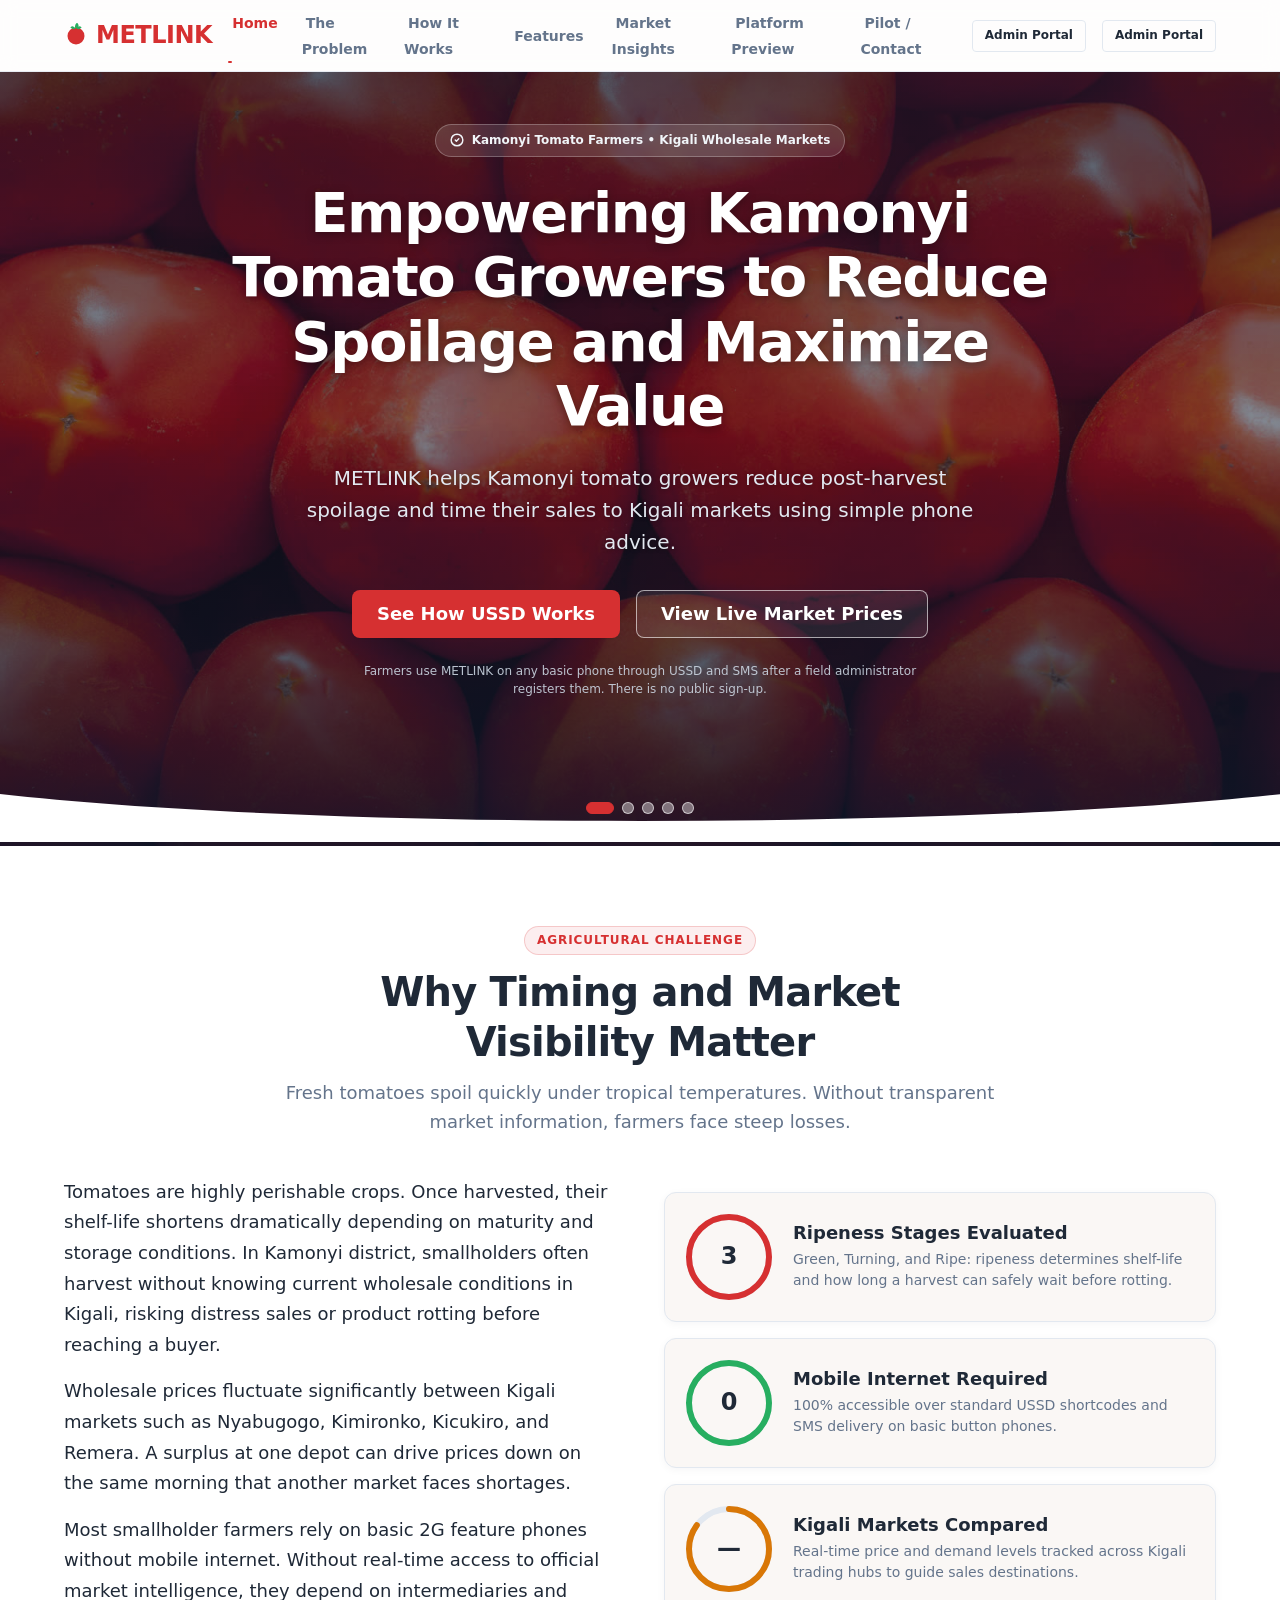
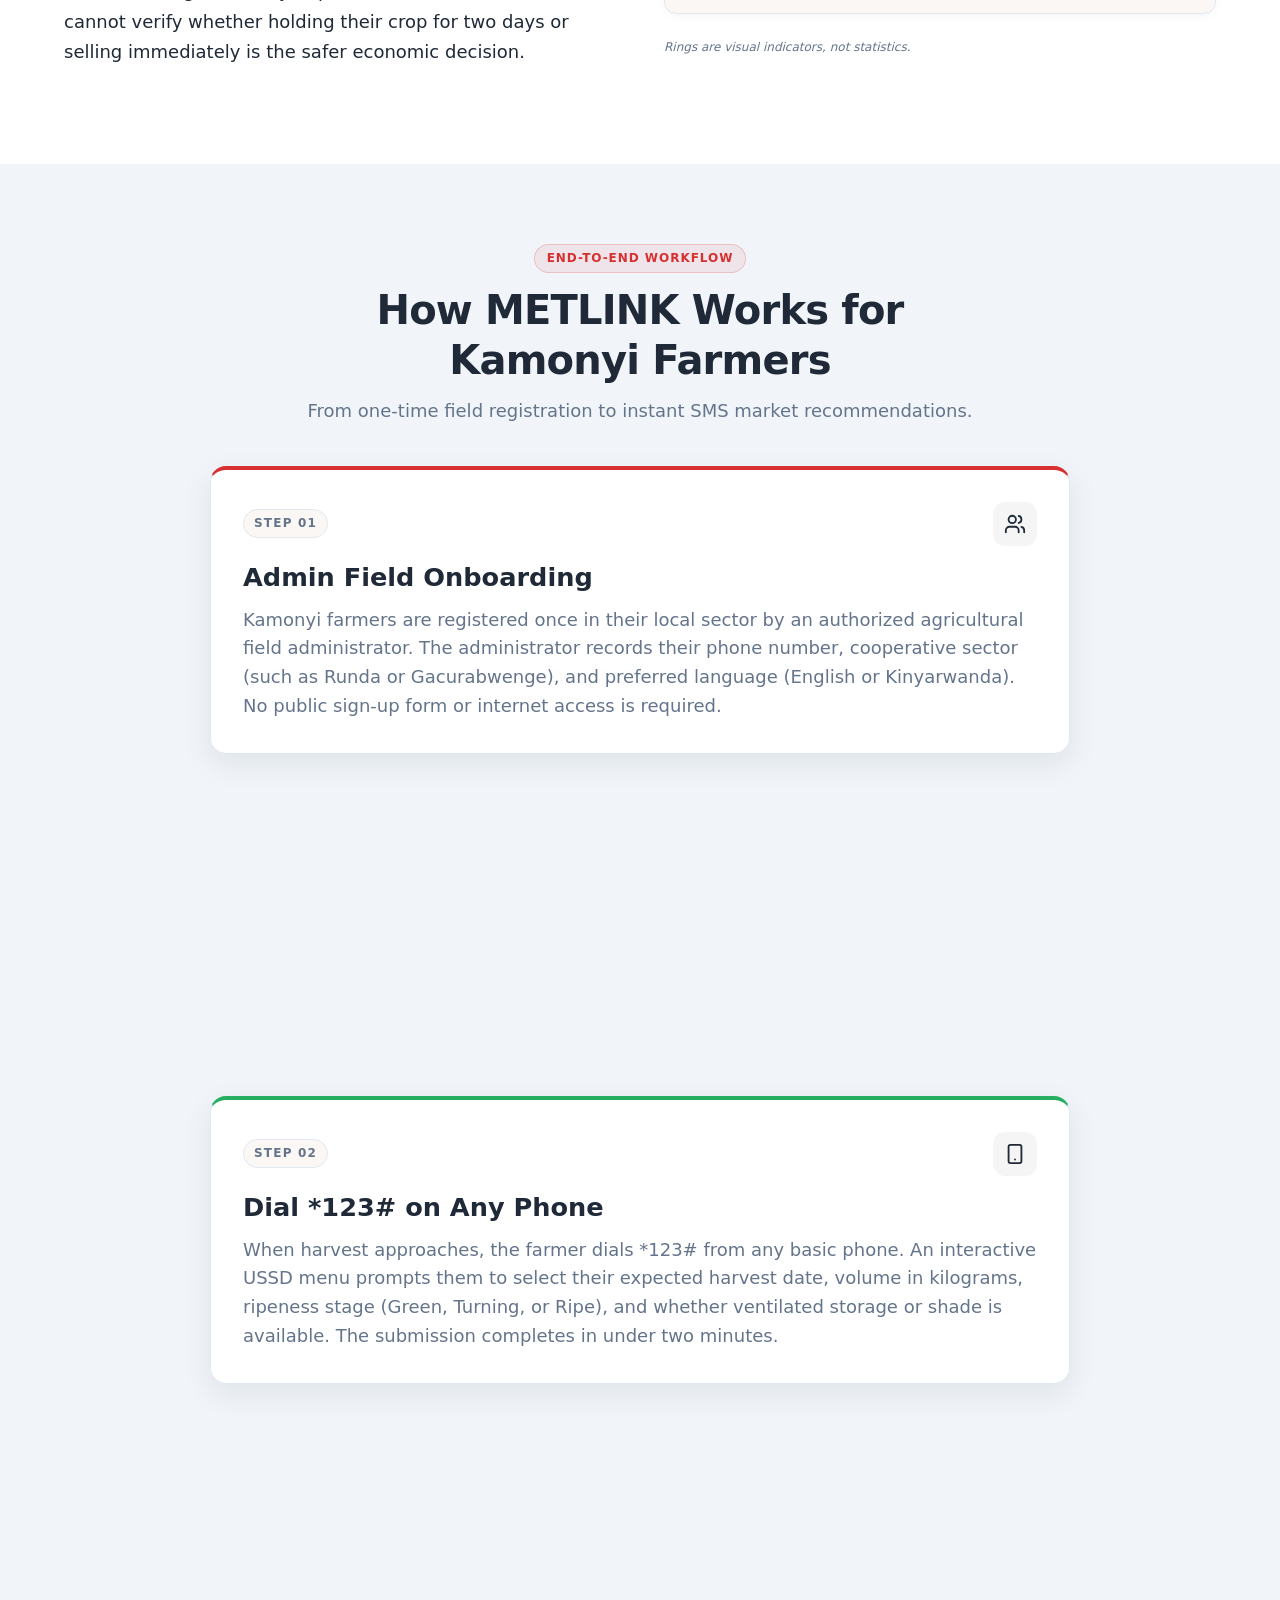
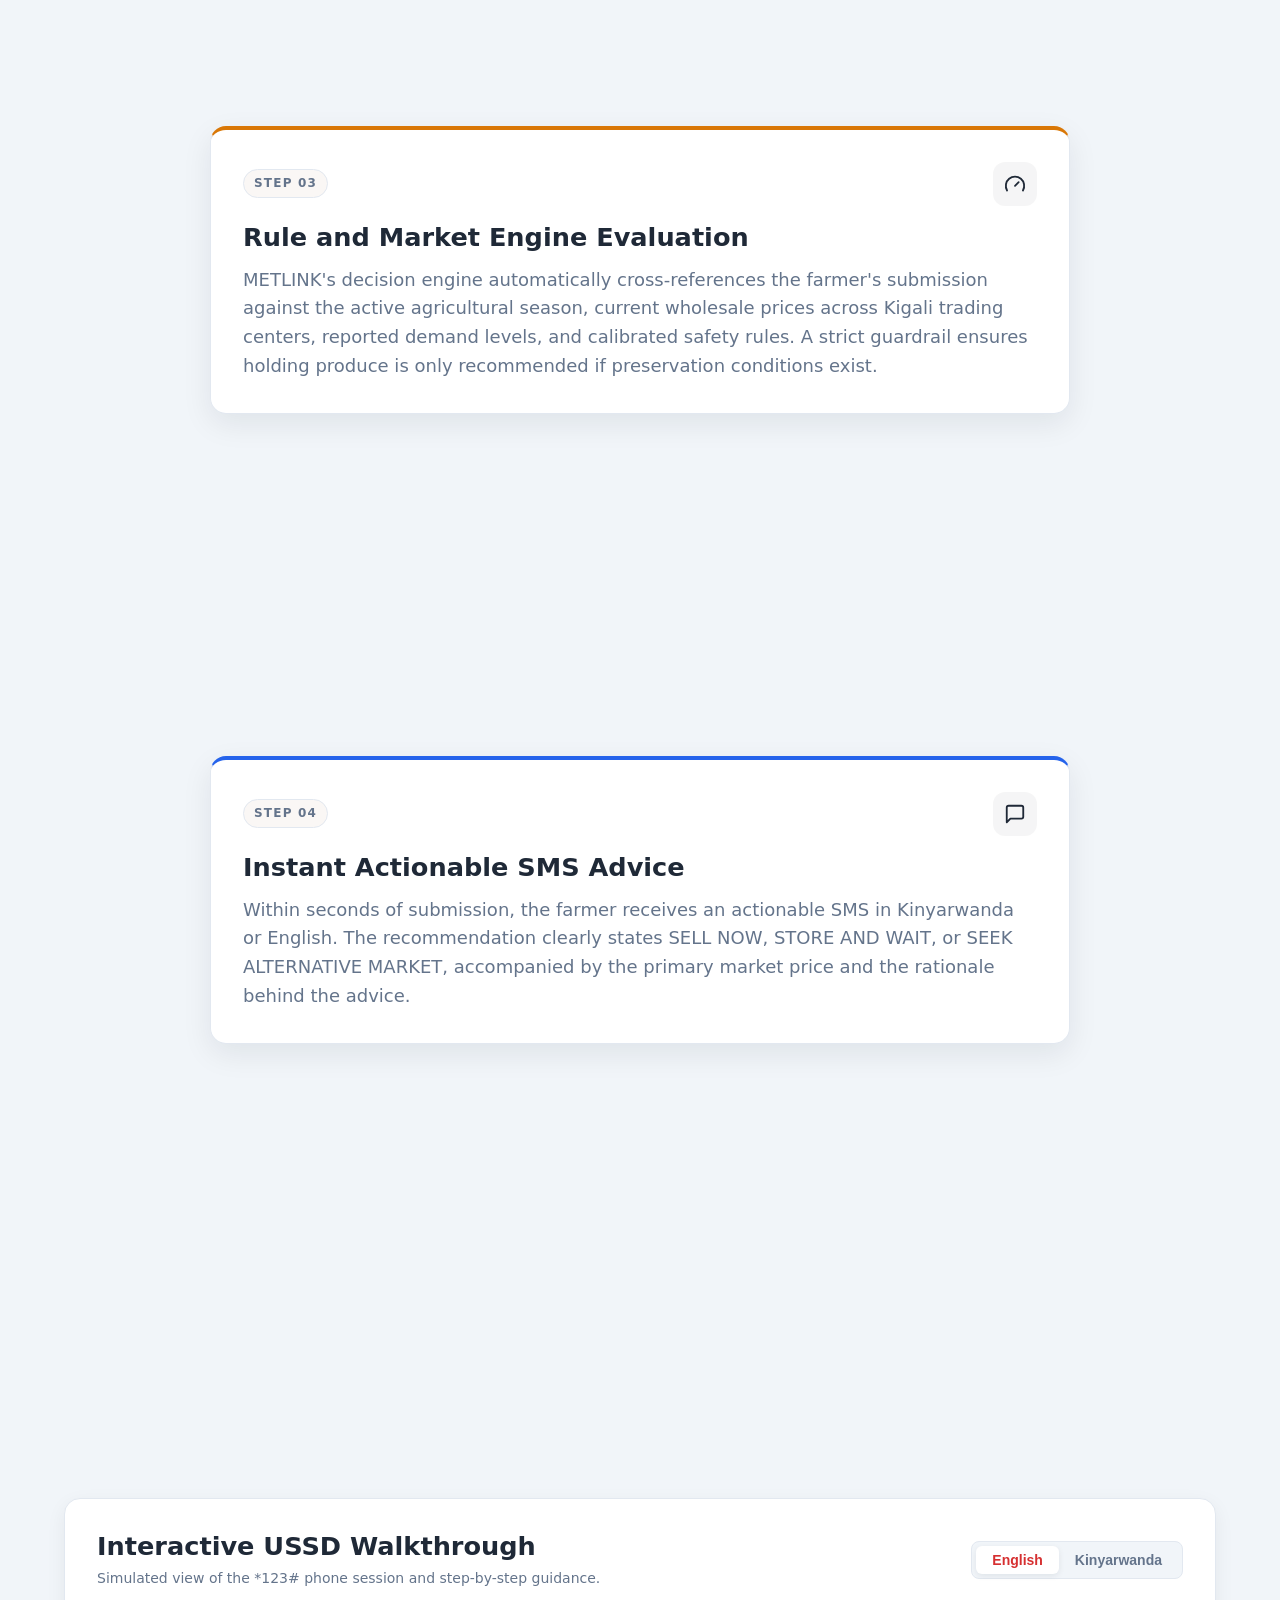
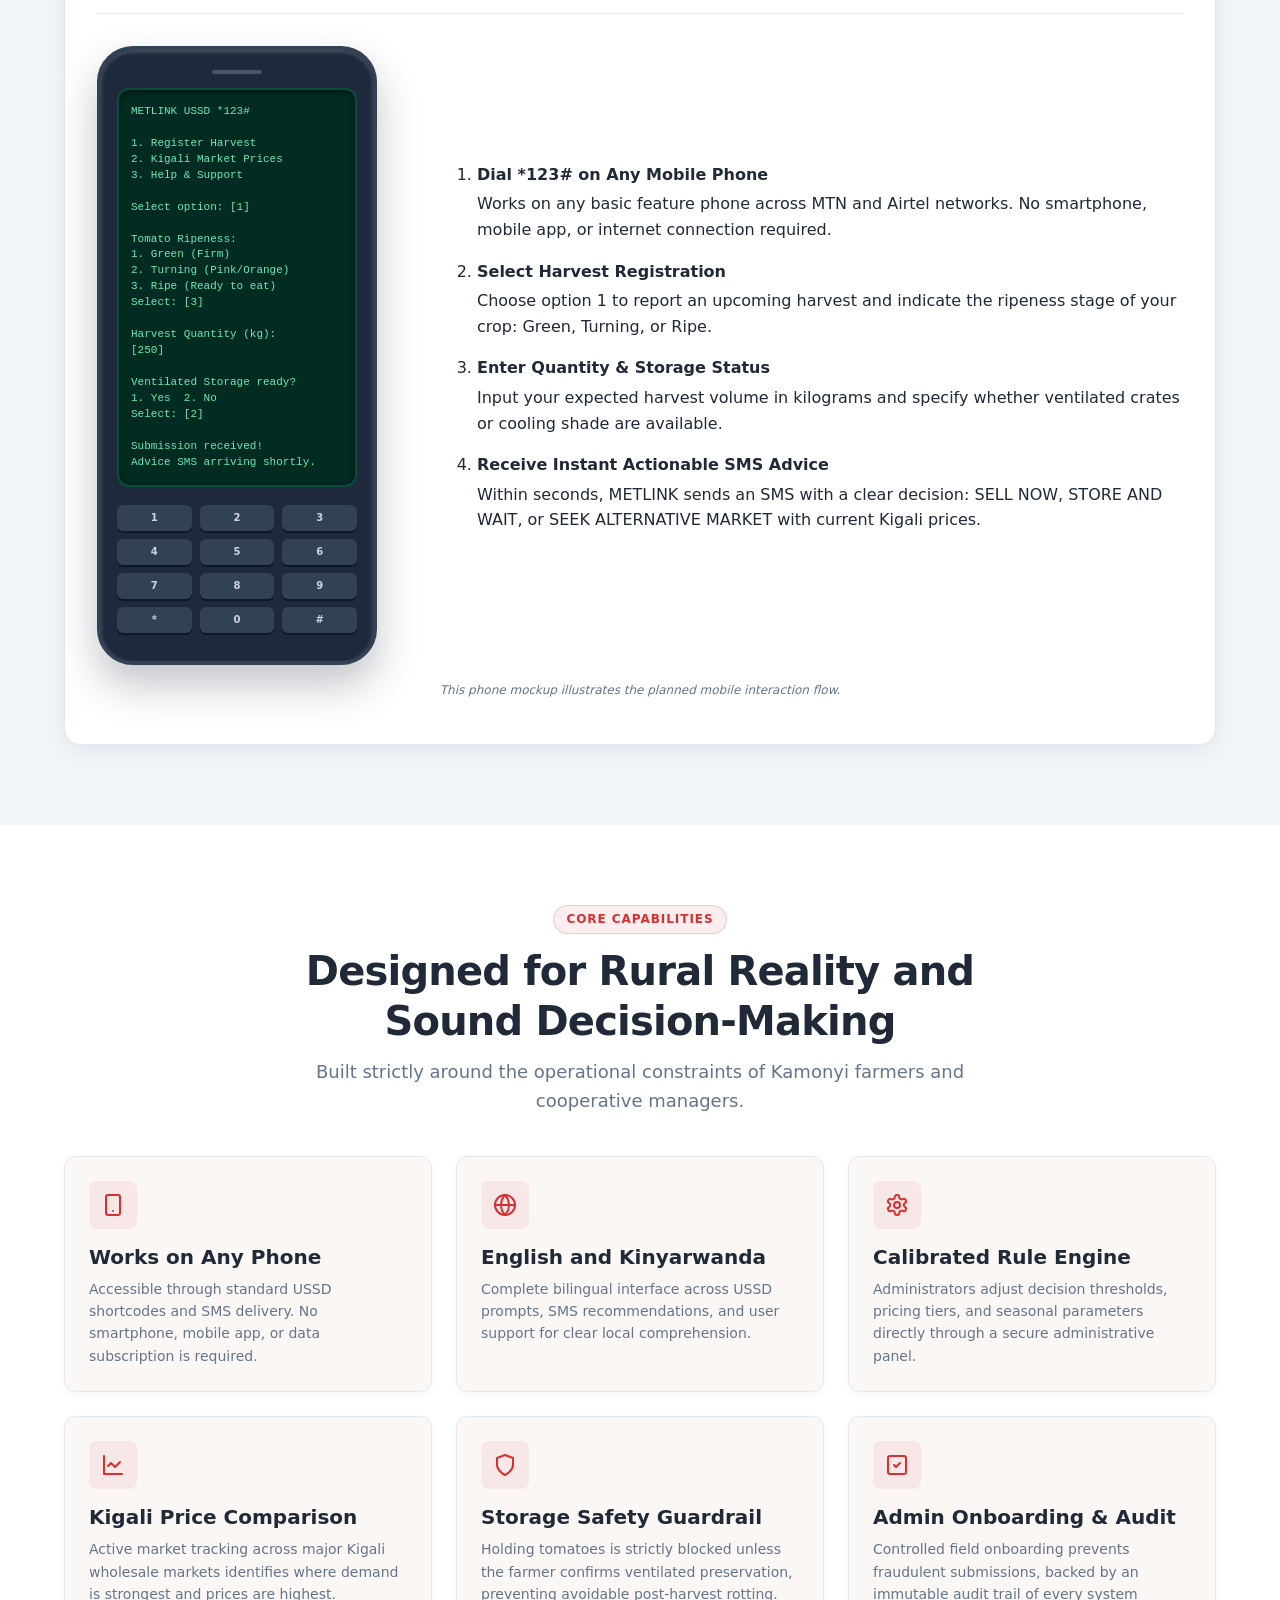
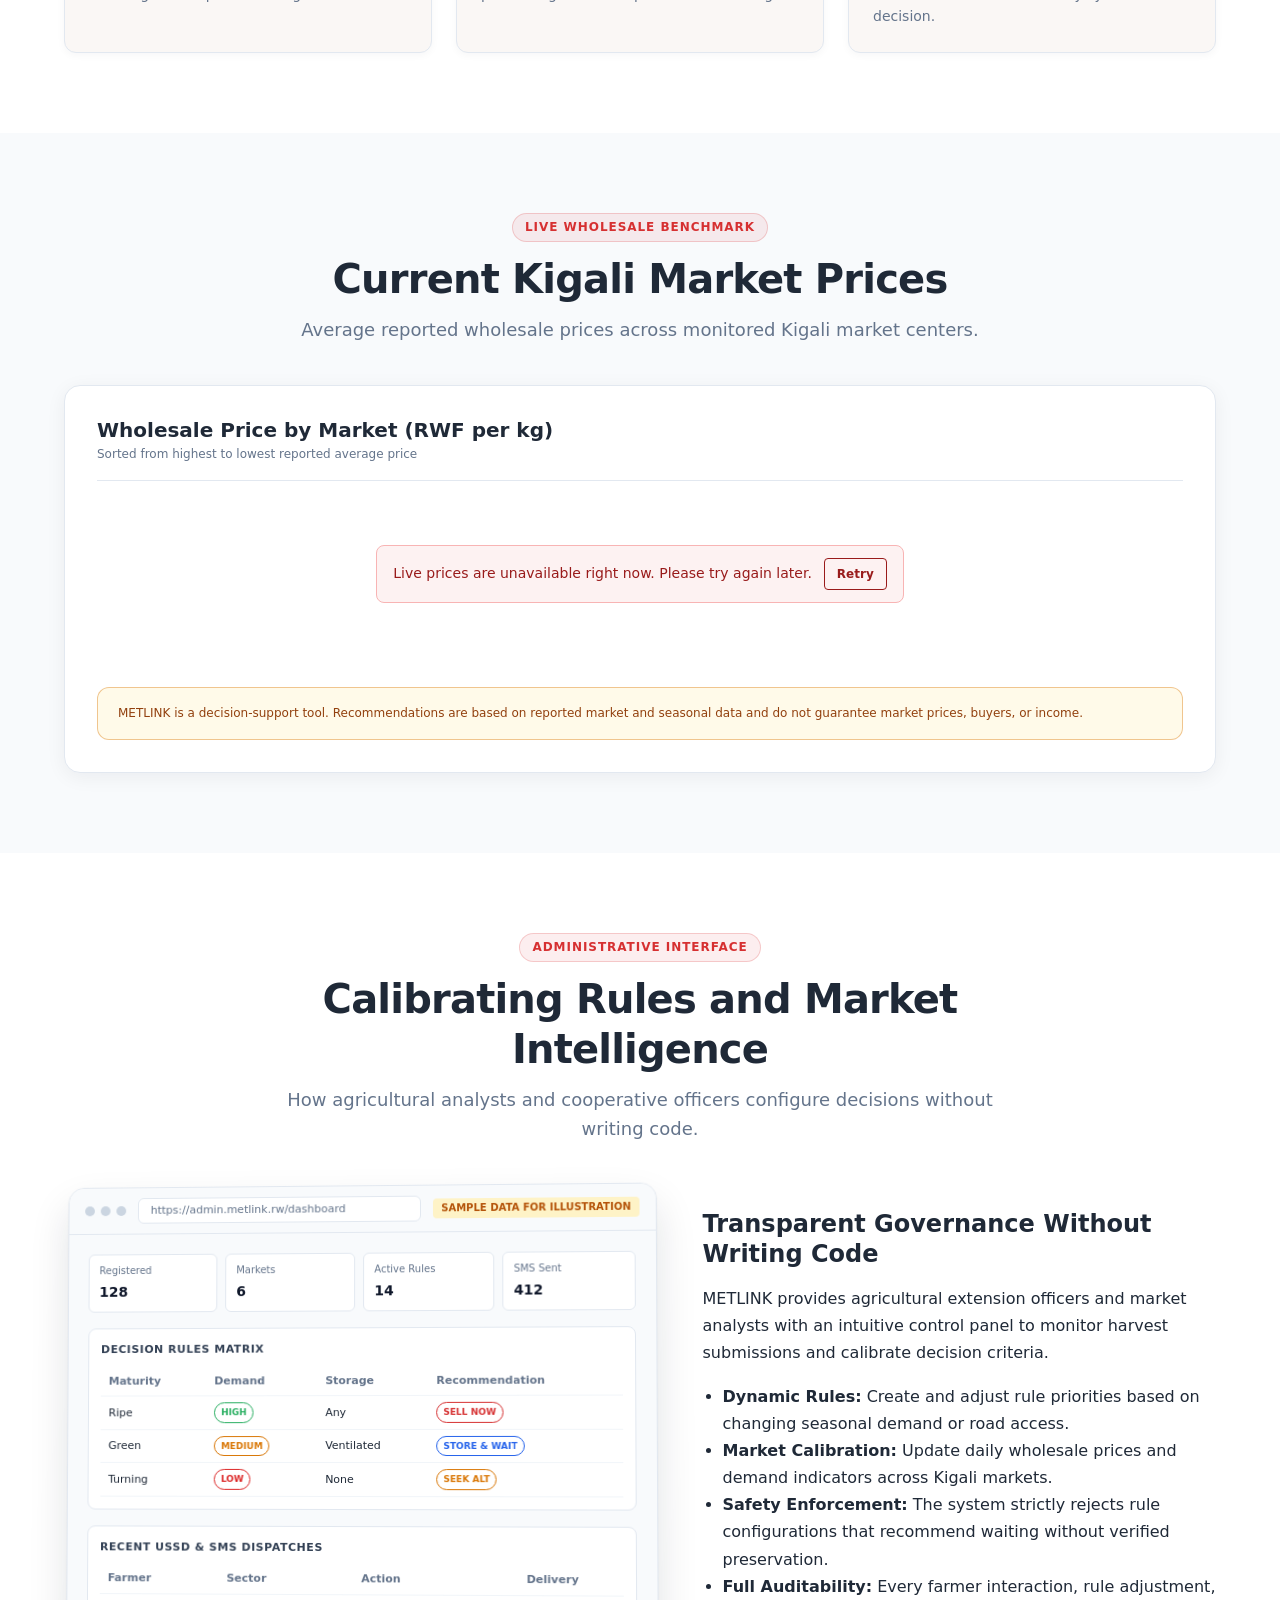
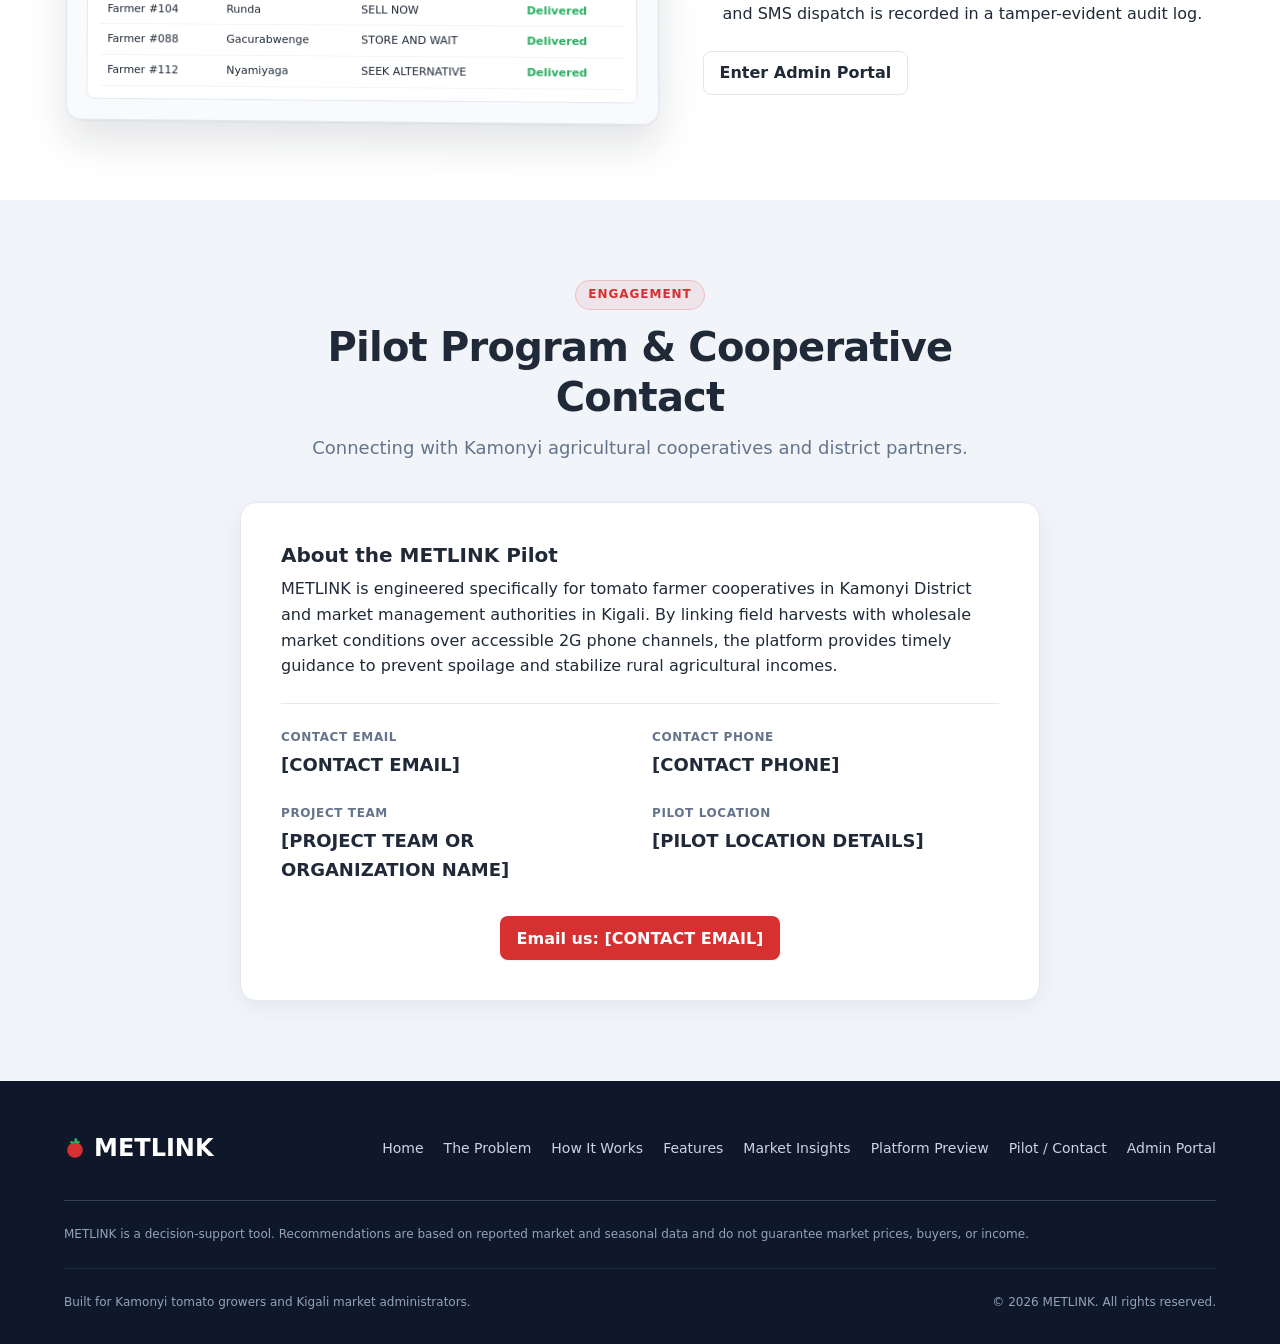
==== frontend/index.html @ e78634fa "Had some fun coding" ====
<!DOCTYPE html>
<html lang="en">
<head>
  <meta charset="UTF-8">
  <meta name="viewport" content="width=device-width, initial-scale=1.0">
  <title>METLINK — Decision Support for Kamonyi Tomato Farmers</title>
  <meta name="description" content="METLINK helps Kamonyi tomato growers reduce post-harvest spoilage and time sales to Kigali wholesale markets using simple USSD and SMS phone advice.">

  <!-- Load Order: theme.css, then landing.css -->
  <link rel="stylesheet" href="css/theme.css">
  <link rel="stylesheet" href="css/landing.css">
</head>
<body class="lp-body">
  <!-- Accessibility: Skip to Main Content Link -->
  <a href="#main-content" class="lp-skip-link">Skip to main content</a>

  <!-- A. NAVBAR -->
  <header class="lp-navbar" id="lpNavbar">
    <div class="lp-container lp-nav-inner">
      <!-- Brand Logo -->
      <a href="#home" class="lp-brand" aria-label="METLINK Homepage">
        <svg width="24" height="24" viewBox="0 0 24 24" fill="none" aria-hidden="true">
          <circle cx="12" cy="13" r="8.5" fill="#d63031"/>
          <path d="M12 4.5 C11.5 2.5, 12.5 1.5, 13 1 C13.5 1.5, 14 2.5, 13.5 4.5" stroke="#27ae60" stroke-width="1.8" stroke-linecap="round"/>
          <path d="M10 5 C8.5 3.8, 7.8 4.2, 7.5 4.5 C8.5 5.5, 9.5 5.5, 10.5 5.3" stroke="#27ae60" stroke-width="1.6" stroke-linecap="round"/>
          <path d="M14 5 C15.5 3.8, 16.2 4.2, 16.5 4.5 C15.5 5.5, 14.5 5.5, 13.5 5.3" stroke="#27ae60" stroke-width="1.6" stroke-linecap="round"/>
        </svg>
        <span>METLINK</span>
      </a>

      <!-- Desktop & Mobile Navigation Links -->
      <nav aria-label="Main Navigation">
        <ul class="lp-nav-menu" id="lpNavMenu">
          <li><a href="#home" class="lp-nav-link lp-active">Home</a></li>
          <li><a href="#problem" class="lp-nav-link">The Problem</a></li>
          <li><a href="#how-it-works" class="lp-nav-link">How It Works</a></li>
          <li><a href="#features" class="lp-nav-link">Features</a></li>
          <li><a href="#market-insights" class="lp-nav-link">Market Insights</a></li>
          <li><a href="#platform-preview" class="lp-nav-link">Platform Preview</a></li>
          <li><a href="#contact" class="lp-nav-link">Pilot / Contact</a></li>
          <li class="lp-mobile-admin-wrap">
            <a href="login.html" class="btn btn-outline btn-sm">Admin Portal</a>
          </li>
        </ul>
      </nav>

      <!-- Desktop Action & Hamburger Toggle -->
      <div class="lp-nav-actions">
        <a href="login.html" class="btn btn-outline btn-sm lp-desktop-admin-btn">Admin Portal</a>
        <button type="button" class="lp-hamburger" id="lpHamburger" aria-label="Toggle navigation menu" aria-expanded="false" aria-controls="lpNavMenu">
          <span class="lp-hamburger-bar"></span>
          <span class="lp-hamburger-bar"></span>
          <span class="lp-hamburger-bar"></span>
        </button>
      </div>
    </div>
  </header>

  <!-- MAIN CONTENT CONTAINER -->
  <main id="main-content">
    <!-- B. HERO CAROUSEL (#home) -->
    <header class="lp-hero-section lp-section-target" id="home">
      <!-- Full-bleed background carousel -->
      <div class="lp-carousel-container" id="lpHeroCarousel" aria-hidden="true">
        <!-- Slide 1 (Eager load) -->
        <div class="lp-carousel-slide lp-slide-active">
          <img src="images/hero-1.jpg" alt="Fresh ripe red tomatoes ready for market dispatch" class="lp-carousel-img" loading="eager" width="1600" height="1000">
        </div>
        <!-- Slide 2 (Lazy load) -->
        <div class="lp-carousel-slide">
          <img src="images/hero-2.jpg" alt="Tomato farmers sorting freshly picked produce at harvest" class="lp-carousel-img" loading="lazy" width="1600" height="1000">
        </div>
        <!-- Slide 3 (Lazy load) -->
        <div class="lp-carousel-slide">
          <img src="images/hero-3.jpg" alt="Tomato crops ripening on the vine inside an agricultural greenhouse" class="lp-carousel-img" loading="lazy" width="1600" height="1000">
        </div>
        <!-- Slide 4 (Lazy load) -->
        <div class="lp-carousel-slide">
          <img src="images/hero-4.jpg" alt="Organic tomatoes growing in agricultural fields" class="lp-carousel-img" loading="lazy" width="1600" height="900">
        </div>
        <!-- Slide 5 (Lazy load) -->
        <div class="lp-carousel-slide">
          <img src="images/hero-5.jpg" alt="Vibrant fresh produce displayed at a wholesale market stall" class="lp-carousel-img" loading="lazy" width="1600" height="1072">
        </div>
      </div>

      <!-- Contrast Overlay -->
      <div class="lp-carousel-overlay" aria-hidden="true"></div>

      <!-- Hero Content -->
      <div class="lp-container lp-hero-content">
        <div class="lp-hero-inner">
          <div class="lp-hero-badge">
            <svg width="14" height="14" viewBox="0 0 24 24" fill="none" stroke="currentColor" stroke-width="2.5" stroke-linecap="round" stroke-linejoin="round" aria-hidden="true"><circle cx="12" cy="12" r="10"/><path d="m9 12 2 2 4-4"/></svg>
            <span>Kamonyi Tomato Farmers &bull; Kigali Wholesale Markets</span>
          </div>

          <h1 class="lp-hero-title">Empowering Kamonyi Tomato Growers to Reduce Spoilage and Maximize Value</h1>
          <p class="lp-hero-subtitle">METLINK helps Kamonyi tomato growers reduce post-harvest spoilage and time their sales to Kigali markets using simple phone advice.</p>

          <div class="lp-hero-cta-group">
            <a href="#how-it-works" class="btn btn-primary">See How USSD Works</a>
            <a href="#market-insights" class="btn btn-outline" style="color: #ffffff; border-color: rgba(255,255,255,0.6); background: rgba(255,255,255,0.08);">View Live Market Prices</a>
          </div>

          <p class="lp-hero-notice">Farmers use METLINK on any basic phone through USSD and SMS after a field administrator registers them. There is no public sign-up.</p>
        </div>
      </div>

      <!-- Carousel Dot Indicators -->
      <div class="lp-carousel-dots" role="group" aria-label="Hero carousel slide controls">
        <button type="button" class="lp-carousel-dot" aria-label="Show slide 1" aria-current="true"></button>
        <button type="button" class="lp-carousel-dot" aria-label="Show slide 2"></button>
        <button type="button" class="lp-carousel-dot" aria-label="Show slide 3"></button>
        <button type="button" class="lp-carousel-dot" aria-label="Show slide 4"></button>
        <button type="button" class="lp-carousel-dot" aria-label="Show slide 5"></button>
      </div>

      <!-- Seamless Curved Wave Transition into #problem -->
      <div class="lp-wave-divider" aria-hidden="true">
        <svg viewBox="0 0 1200 120" preserveAspectRatio="none">
          <path d="M0,0 C300,90 900,90 1200,0 L1200,120 L0,120 Z" fill="#ffffff"></path>
        </svg>
      </div>
    </header>

    <!-- C. THE PROBLEM (#problem) -->
    <section class="lp-problem-section lp-section-target" id="problem" aria-labelledby="problem-heading">
      <div class="lp-container">
        <div class="lp-section-header">
          <span class="lp-section-tag">Agricultural Challenge</span>
          <h2 class="lp-section-title" id="problem-heading">Why Timing and Market Visibility Matter</h2>
          <p class="lp-section-desc">Fresh tomatoes spoil quickly under tropical temperatures. Without transparent market information, farmers face steep losses.</p>
        </div>

        <div class="lp-problem-grid">
          <!-- Left: Narrative -->
          <div class="lp-problem-narrative">
            <p>Tomatoes are highly perishable crops. Once harvested, their shelf-life shortens dramatically depending on maturity and storage conditions. In Kamonyi district, smallholders often harvest without knowing current wholesale conditions in Kigali, risking distress sales or product rotting before reaching a buyer.</p>
            <p>Wholesale prices fluctuate significantly between Kigali markets such as Nyabugogo, Kimironko, Kicukiro, and Remera. A surplus at one depot can drive prices down on the same morning that another market faces shortages.</p>
            <p>Most smallholder farmers rely on basic 2G feature phones without mobile internet. Without real-time access to official market intelligence, they depend on intermediaries and cannot verify whether holding their crop for two days or selling immediately is the safer economic decision.</p>
          </div>

          <!-- Right: 3 Metric Cards with Animated SVG Rings -->
          <div class="lp-metric-cards-col">
            <!-- Metric 1: 3 Ripeness Stages -->
            <div class="lp-metric-card" data-ring-percent="100">
              <div class="lp-ring-wrap lp-ring-1" aria-hidden="true">
                <svg class="lp-ring-svg" viewBox="0 0 88 88">
                  <circle class="lp-ring-bg" cx="44" cy="44" r="40"/>
                  <circle class="lp-ring-fill" cx="44" cy="44" r="40"/>
                </svg>
                <span class="lp-ring-val">3</span>
              </div>
              <div class="lp-metric-text">
                <h3>Ripeness Stages Evaluated</h3>
                <p>Green, Turning, and Ripe: ripeness determines shelf-life and how long a harvest can safely wait before rotting.</p>
              </div>
            </div>

            <!-- Metric 2: 0 Internet Needed -->
            <div class="lp-metric-card" data-ring-percent="100">
              <div class="lp-ring-wrap lp-ring-2" aria-hidden="true">
                <svg class="lp-ring-svg" viewBox="0 0 88 88">
                  <circle class="lp-ring-bg" cx="44" cy="44" r="40"/>
                  <circle class="lp-ring-fill" cx="44" cy="44" r="40"/>
                </svg>
                <span class="lp-ring-val">0</span>
              </div>
              <div class="lp-metric-text">
                <h3>Mobile Internet Required</h3>
                <p>100% accessible over standard USSD shortcodes and SMS delivery on basic button phones.</p>
              </div>
            </div>

            <!-- Metric 3: Live Count of Markets Compared -->
            <div class="lp-metric-card" data-ring-percent="85">
              <div class="lp-ring-wrap lp-ring-3" aria-hidden="true">
                <svg class="lp-ring-svg" viewBox="0 0 88 88">
                  <circle class="lp-ring-bg" cx="44" cy="44" r="40"/>
                  <circle class="lp-ring-fill" cx="44" cy="44" r="40"/>
                </svg>
                <span class="lp-ring-val" id="lpMarketCountVal">&mdash;</span>
              </div>
              <div class="lp-metric-text">
                <h3>Kigali Markets Compared</h3>
                <p>Real-time price and demand levels tracked across Kigali trading hubs to guide sales destinations.</p>
              </div>
            </div>

            <p class="lp-metric-caption">Rings are visual indicators, not statistics.</p>
          </div>
        </div>
      </div>
    </section>

    <!-- D. HOW IT WORKS (#how-it-works) — STICKY STACKING CARDS -->
    <section class="lp-how-section lp-section-target" id="how-it-works" aria-labelledby="how-heading">
      <div class="lp-container">
        <div class="lp-section-header">
          <span class="lp-section-tag">End-to-End Workflow</span>
          <h2 class="lp-section-title" id="how-heading">How METLINK Works for Kamonyi Farmers</h2>
          <p class="lp-section-desc">From one-time field registration to instant SMS market recommendations.</p>
        </div>

        <!-- Sticky Stacking Cards Container -->
        <div class="lp-stack-container" id="lpStackContainer">
          <!-- Step 01 -->
          <div class="lp-stack-card-wrapper lp-stack-1">
            <div class="lp-stack-card">
              <div class="lp-stack-card-header">
                <span class="lp-step-num">Step 01</span>
                <div class="lp-step-icon" aria-hidden="true">
                  <svg width="22" height="22" viewBox="0 0 24 24" fill="none" stroke="currentColor" stroke-width="2" stroke-linecap="round" stroke-linejoin="round"><path d="M16 21v-2a4 4 0 0 0-4-4H6a4 4 0 0 0-4 4v2"/><circle cx="9" cy="7" r="4"/><path d="M22 21v-2a4 4 0 0 0-3-3.87"/><path d="M16 3.13a4 4 0 0 1 0 7.75"/></svg>
                </div>
              </div>
              <h3 class="lp-stack-card-title">Admin Field Onboarding</h3>
              <p class="lp-stack-card-text">Kamonyi farmers are registered once in their local sector by an authorized agricultural field administrator. The administrator records their phone number, cooperative sector (such as Runda or Gacurabwenge), and preferred language (English or Kinyarwanda). No public sign-up form or internet access is required.</p>
            </div>
          </div>

          <!-- Step 02 -->
          <div class="lp-stack-card-wrapper lp-stack-2">
            <div class="lp-stack-card">
              <div class="lp-stack-card-header">
                <span class="lp-step-num">Step 02</span>
                <div class="lp-step-icon" aria-hidden="true">
                  <svg width="22" height="22" viewBox="0 0 24 24" fill="none" stroke="currentColor" stroke-width="2" stroke-linecap="round" stroke-linejoin="round"><rect width="14" height="20" x="5" y="2" rx="2" ry="2"/><line x1="12" x2="12.01" y1="18" y2="18"/></svg>
                </div>
              </div>
              <h3 class="lp-stack-card-title">Dial *123# on Any Phone</h3>
              <p class="lp-stack-card-text">When harvest approaches, the farmer dials *123# from any basic phone. An interactive USSD menu prompts them to select their expected harvest date, volume in kilograms, ripeness stage (Green, Turning, or Ripe), and whether ventilated storage or shade is available. The submission completes in under two minutes.</p>
            </div>
          </div>

          <!-- Step 03 -->
          <div class="lp-stack-card-wrapper lp-stack-3">
            <div class="lp-stack-card">
              <div class="lp-stack-card-header">
                <span class="lp-step-num">Step 03</span>
                <div class="lp-step-icon" aria-hidden="true">
                  <svg width="22" height="22" viewBox="0 0 24 24" fill="none" stroke="currentColor" stroke-width="2" stroke-linecap="round" stroke-linejoin="round"><path d="m12 14 4-4"/><path d="M3.34 19a10 10 0 1 1 17.32 0"/></svg>
                </div>
              </div>
              <h3 class="lp-stack-card-title">Rule and Market Engine Evaluation</h3>
              <p class="lp-stack-card-text">METLINK's decision engine automatically cross-references the farmer's submission against the active agricultural season, current wholesale prices across Kigali trading centers, reported demand levels, and calibrated safety rules. A strict guardrail ensures holding produce is only recommended if preservation conditions exist.</p>
            </div>
          </div>

          <!-- Step 04 -->
          <div class="lp-stack-card-wrapper lp-stack-4">
            <div class="lp-stack-card">
              <div class="lp-stack-card-header">
                <span class="lp-step-num">Step 04</span>
                <div class="lp-step-icon" aria-hidden="true">
                  <svg width="22" height="22" viewBox="0 0 24 24" fill="none" stroke="currentColor" stroke-width="2" stroke-linecap="round" stroke-linejoin="round"><path d="M21 15a2 2 0 0 1-2 2H7l-4 4V5a2 2 0 0 1 2-2h14a2 2 0 0 1 2 2z"/></svg>
                </div>
              </div>
              <h3 class="lp-stack-card-title">Instant Actionable SMS Advice</h3>
              <p class="lp-stack-card-text">Within seconds of submission, the farmer receives an actionable SMS in Kinyarwanda or English. The recommendation clearly states SELL NOW, STORE AND WAIT, or SEEK ALTERNATIVE MARKET, accompanied by the primary market price and the rationale behind the advice.</p>
            </div>
          </div>
        </div>

        <!-- E. BILINGUAL USSD GUIDE (#ussd-guide) -->
        <div class="lp-ussd-block lp-section-target" id="ussd-guide" aria-labelledby="ussd-guide-heading">
          <div class="lp-ussd-toggle-bar">
            <div>
              <h3 class="lp-stack-card-title" id="ussd-guide-heading" style="margin: 0 0 4px;">Interactive USSD Walkthrough</h3>
              <p class="lp-section-desc" style="font-size: var(--font-sm, 14px);">Simulated view of the *123# phone session and step-by-step guidance.</p>
            </div>
            <!-- Language Toggle Switcher -->
            <div class="lp-lang-switcher" role="group" aria-label="Select demonstration language">
              <button type="button" class="lp-lang-btn" data-lang="en" aria-pressed="true">English</button>
              <button type="button" class="lp-lang-btn" data-lang="rw" aria-pressed="false">Kinyarwanda</button>
            </div>
          </div>

          <div class="lp-ussd-grid">
            <!-- Feature Phone Mockup -->
            <div class="lp-phone-mockup" aria-hidden="true">
              <div class="lp-phone-speaker"></div>
              <div class="lp-phone-screen" id="lpPhoneScreen">METLINK USSD *123#

1. Register Harvest
2. Kigali Market Prices
3. Help & Support

Select option: [1]

Tomato Ripeness:
1. Green (Firm)
2. Turning (Pink/Orange)
3. Ripe (Ready to eat)
Select: [3]

Harvest Quantity (kg):
[250]

Ventilated Storage ready?
1. Yes  2. No
Select: [2]

Submission received!
Advice SMS arriving shortly.</div>
              <div class="lp-phone-keypad">
                <span class="lp-key">1</span><span class="lp-key">2</span><span class="lp-key">3</span>
                <span class="lp-key">4</span><span class="lp-key">5</span><span class="lp-key">6</span>
                <span class="lp-key">7</span><span class="lp-key">8</span><span class="lp-key">9</span>
                <span class="lp-key">*</span><span class="lp-key">0</span><span class="lp-key">#</span>
              </div>
            </div>

            <!-- Numbered Instruction Steps Container -->
            <!-- NOTE: The Kinyarwanda translations below are for illustration and need review by a native Kinyarwanda speaker before the demo. -->
            <div class="lp-ussd-instructions-wrap" id="lpUssdInstructions">
              <!-- Dynamically populated via initUssdToggle() in landing.js -->
              <ol class="lp-ussd-steps-list">
                <li class="lp-ussd-step-item">
                  <strong>Dial *123# on Any Mobile Phone</strong>
                  <p style="margin: 4px 0 0;">Works on any basic feature phone across MTN and Airtel networks. No smartphone, mobile app, or internet connection required.</p>
                </li>
                <li class="lp-ussd-step-item">
                  <strong>Select Harvest Registration</strong>
                  <p style="margin: 4px 0 0;">Choose option 1 to report an upcoming harvest and indicate the ripeness stage of your crop: Green, Turning, or Ripe.</p>
                </li>
                <li class="lp-ussd-step-item">
                  <strong>Enter Quantity &amp; Storage Status</strong>
                  <p style="margin: 4px 0 0;">Input your expected harvest volume in kilograms and specify whether ventilated crates or cooling shade are available.</p>
                </li>
                <li class="lp-ussd-step-item">
                  <strong>Receive Instant Actionable SMS Advice</strong>
                  <p style="margin: 4px 0 0;">Within seconds, METLINK sends an SMS with a clear decision: SELL NOW, STORE AND WAIT, or SEEK ALTERNATIVE MARKET with current Kigali prices.</p>
                </li>
              </ol>
            </div>
          </div>
          <p class="lp-metric-caption" style="margin-top: var(--space-4, 16px); text-align: center;">This phone mockup illustrates the planned mobile interaction flow.</p>
        </div>
      </div>
    </section>

    <!-- F. FEATURES (#features) -->
    <section class="lp-features-section lp-section-target" id="features" aria-labelledby="features-heading">
      <div class="lp-container">
        <div class="lp-section-header">
          <span class="lp-section-tag">Core Capabilities</span>
          <h2 class="lp-section-title" id="features-heading">Designed for Rural Reality and Sound Decision-Making</h2>
          <p class="lp-section-desc">Built strictly around the operational constraints of Kamonyi farmers and cooperative managers.</p>
        </div>

        <div class="lp-features-grid">
          <!-- Feature 1 -->
          <div class="lp-feature-card">
            <div class="lp-feature-icon" aria-hidden="true">
              <svg width="24" height="24" viewBox="0 0 24 24" fill="none" stroke="currentColor" stroke-width="2" stroke-linecap="round" stroke-linejoin="round"><rect width="14" height="20" x="5" y="2" rx="2" ry="2"/><line x1="12" x2="12.01" y1="18" y2="18"/></svg>
            </div>
            <h3 class="lp-feature-title">Works on Any Phone</h3>
            <p class="lp-feature-desc">Accessible through standard USSD shortcodes and SMS delivery. No smartphone, mobile app, or data subscription is required.</p>
          </div>

          <!-- Feature 2 -->
          <div class="lp-feature-card">
            <div class="lp-feature-icon" aria-hidden="true">
              <svg width="24" height="24" viewBox="0 0 24 24" fill="none" stroke="currentColor" stroke-width="2" stroke-linecap="round" stroke-linejoin="round"><circle cx="12" cy="12" r="10"/><path d="M2 12h20"/><path d="M12 2a15.3 15.3 0 0 1 4 10 15.3 15.3 0 0 1-4 10 15.3 15.3 0 0 1-4-10 15.3 15.3 0 0 1 4-10z"/></svg>
            </div>
            <h3 class="lp-feature-title">English and Kinyarwanda</h3>
            <p class="lp-feature-desc">Complete bilingual interface across USSD prompts, SMS recommendations, and user support for clear local comprehension.</p>
          </div>

          <!-- Feature 3 -->
          <div class="lp-feature-card">
            <div class="lp-feature-icon" aria-hidden="true">
              <svg width="24" height="24" viewBox="0 0 24 24" fill="none" stroke="currentColor" stroke-width="2" stroke-linecap="round" stroke-linejoin="round"><path d="M12.22 2h-.44a2 2 0 0 0-2 2v.18a2 2 0 0 1-1 1.73l-.43.25a2 2 0 0 1-2 0l-.15-.08a2 2 0 0 0-2.73.73l-.22.38a2 2 0 0 0 .73 2.73l.15.1a2 2 0 0 1 1 1.72v.51a2 2 0 0 1-1 1.74l-.15.09a2 2 0 0 0-.73 2.73l.22.38a2 2 0 0 0 2.73.73l.15-.08a2 2 0 0 1 2 0l.43.25a2 2 0 0 1 1 1.73V20a2 2 0 0 0 2 2h.44a2 2 0 0 0 2-2v-.18a2 2 0 0 1 1-1.73l.43-.25a2 2 0 0 1 2 0l.15.08a2 2 0 0 0 2.73-.73l.22-.39a2 2 0 0 0-.73-2.73l-.15-.08a2 2 0 0 1-1-1.74v-.5a2 2 0 0 1 1-1.74l.15-.09a2 2 0 0 0 .73-2.73l-.22-.38a2 2 0 0 0-2.73-.73l-.15.08a2 2 0 0 1-2 0l-.43-.25a2 2 0 0 1-1-1.73V4a2 2 0 0 0-2-2z"/><circle cx="12" cy="12" r="3"/></svg>
            </div>
            <h3 class="lp-feature-title">Calibrated Rule Engine</h3>
            <p class="lp-feature-desc">Administrators adjust decision thresholds, pricing tiers, and seasonal parameters directly through a secure administrative panel.</p>
          </div>

          <!-- Feature 4 -->
          <div class="lp-feature-card">
            <div class="lp-feature-icon" aria-hidden="true">
              <svg width="24" height="24" viewBox="0 0 24 24" fill="none" stroke="currentColor" stroke-width="2" stroke-linecap="round" stroke-linejoin="round"><path d="M3 3v18h18"/><path d="m19 9-5 5-4-4-3 3"/></svg>
            </div>
            <h3 class="lp-feature-title">Kigali Price Comparison</h3>
            <p class="lp-feature-desc">Active market tracking across major Kigali wholesale markets identifies where demand is strongest and prices are highest.</p>
          </div>

          <!-- Feature 5 -->
          <div class="lp-feature-card">
            <div class="lp-feature-icon" aria-hidden="true">
              <svg width="24" height="24" viewBox="0 0 24 24" fill="none" stroke="currentColor" stroke-width="2" stroke-linecap="round" stroke-linejoin="round"><path d="M12 22s8-4 8-10V5l-8-3-8 3v7c0 6 8 10 8 10z"/></svg>
            </div>
            <h3 class="lp-feature-title">Storage Safety Guardrail</h3>
            <p class="lp-feature-desc">Holding tomatoes is strictly blocked unless the farmer confirms ventilated preservation, preventing avoidable post-harvest rotting.</p>
          </div>

          <!-- Feature 6 -->
          <div class="lp-feature-card">
            <div class="lp-feature-icon" aria-hidden="true">
              <svg width="24" height="24" viewBox="0 0 24 24" fill="none" stroke="currentColor" stroke-width="2" stroke-linecap="round" stroke-linejoin="round"><rect width="18" height="18" x="3" y="3" rx="2"/><path d="m9 12 2 2 4-4"/></svg>
            </div>
            <h3 class="lp-feature-title">Admin Onboarding &amp; Audit</h3>
            <p class="lp-feature-desc">Controlled field onboarding prevents fraudulent submissions, backed by an immutable audit trail of every system decision.</p>
          </div>
        </div>
      </div>
    </section>

    <!-- G. MARKET INSIGHTS (#market-insights) -->
    <section class="lp-insights-section lp-section-target" id="market-insights" aria-labelledby="insights-heading">
      <div class="lp-container">
        <div class="lp-section-header">
          <span class="lp-section-tag">Live Wholesale Benchmark</span>
          <h2 class="lp-section-title" id="insights-heading">Current Kigali Market Prices</h2>
          <p class="lp-section-desc">Average reported wholesale prices across monitored Kigali market centers.</p>
        </div>

        <div class="lp-chart-card">
          <div class="lp-chart-header">
            <div>
              <h3 style="margin: 0; font-size: var(--font-lg, 18px); font-weight: 700; color: var(--color-text, #0f172a);">Wholesale Price by Market (RWF per kg)</h3>
              <p style="margin: 2px 0 0; font-size: var(--font-xs, 12px); color: var(--color-text-muted, #64748b);">Sorted from highest to lowest reported average price</p>
            </div>
            <div class="lp-chart-updated" id="lpMarketUpdated" style="display: none;"></div>
          </div>

          <!-- Loading State -->
          <div class="lp-chart-loading" id="lpMarketLoading">
            <span class="spinner" style="width: 28px; height: 28px; border-color: var(--color-primary-light); border-top-color: var(--color-primary);"></span>
            <p style="margin-top: 8px; font-size: var(--font-sm, 14px); color: var(--color-text-muted, #64748b);">Loading published market prices...</p>
          </div>

          <!-- Empty State -->
          <div class="lp-chart-empty" id="lpMarketEmpty" style="display: none;">
            <p style="font-size: var(--font-md, 16px); color: var(--color-text-muted, #64748b);">No market prices published yet.</p>
          </div>

          <!-- Error State -->
          <div class="lp-chart-error" id="lpMarketError" style="display: none;">
            <div class="alert alert-error" style="display: inline-flex; align-items: center; gap: 12px; margin-bottom: 12px;">
              <span>Live prices are unavailable right now. Please try again later.</span>
              <button type="button" class="btn btn-sm btn-outline" id="lpMarketRetryBtn" style="color: inherit; border-color: currentColor;">Retry</button>
            </div>
          </div>

          <!-- Interactive Bar Chart Container -->
          <div id="lpMarketChartContainer" style="display: none;"></div>

          <!-- Mandatory Section Disclaimer -->
          <div class="lp-disclaimer-card" role="note">
            <p>METLINK is a decision-support tool. Recommendations are based on reported market and seasonal data and do not guarantee market prices, buyers, or income.</p>
          </div>
        </div>
      </div>
    </section>

    <!-- H. PLATFORM PREVIEW (#platform-preview) -->
    <section class="lp-preview-section lp-section-target" id="platform-preview" aria-labelledby="preview-heading">
      <div class="lp-container">
        <div class="lp-section-header">
          <span class="lp-section-tag">Administrative Interface</span>
          <h2 class="lp-section-title" id="preview-heading">Calibrating Rules and Market Intelligence</h2>
          <p class="lp-section-desc">How agricultural analysts and cooperative officers configure decisions without writing code.</p>
        </div>

        <div class="lp-preview-grid">
          <!-- Side 1: Stacked Mockups in Browser Frame -->
          <div class="lp-browser-frame" aria-hidden="true">
            <div class="lp-browser-topbar">
              <div class="lp-browser-dots">
                <span class="lp-browser-dot"></span>
                <span class="lp-browser-dot"></span>
                <span class="lp-browser-dot"></span>
              </div>
              <div class="lp-browser-url">https://admin.metlink.rw/dashboard</div>
              <span class="lp-browser-watermark">Sample data for illustration</span>
            </div>

            <div class="lp-mockup-body">
              <!-- Mockup 1: KPI Row -->
              <div class="lp-mockup-kpi-row">
                <div class="lp-mini-kpi">
                  <span class="lp-mini-kpi-label">Registered</span>
                  <span class="lp-mini-kpi-val">128</span>
                </div>
                <div class="lp-mini-kpi">
                  <span class="lp-mini-kpi-label">Markets</span>
                  <span class="lp-mini-kpi-val">6</span>
                </div>
                <div class="lp-mini-kpi">
                  <span class="lp-mini-kpi-label">Active Rules</span>
                  <span class="lp-mini-kpi-val">14</span>
                </div>
                <div class="lp-mini-kpi">
                  <span class="lp-mini-kpi-label">SMS Sent</span>
                  <span class="lp-mini-kpi-val">412</span>
                </div>
              </div>

              <!-- Mockup 2: Decision Rules Matrix -->
              <div class="lp-mockup-card">
                <div class="lp-mockup-card-title">Decision Rules Matrix</div>
                <table class="lp-mockup-table">
                  <thead>
                    <tr><th>Maturity</th><th>Demand</th><th>Storage</th><th>Recommendation</th></tr>
                  </thead>
                  <tbody>
                    <tr>
                      <td>Ripe</td>
                      <td><span class="lp-mockup-pill" style="color: #27ae60; border-color: #27ae60;">HIGH</span></td>
                      <td>Any</td>
                      <td><span class="lp-mockup-pill" style="color: #d63031; border-color: #d63031;">SELL NOW</span></td>
                    </tr>
                    <tr>
                      <td>Green</td>
                      <td><span class="lp-mockup-pill" style="color: #d97706; border-color: #d97706;">MEDIUM</span></td>
                      <td>Ventilated</td>
                      <td><span class="lp-mockup-pill" style="color: #2563eb; border-color: #2563eb;">STORE &amp; WAIT</span></td>
                    </tr>
                    <tr>
                      <td>Turning</td>
                      <td><span class="lp-mockup-pill" style="color: #dc2626; border-color: #dc2626;">LOW</span></td>
                      <td>None</td>
                      <td><span class="lp-mockup-pill" style="color: #d97706; border-color: #d97706;">SEEK ALT</span></td>
                    </tr>
                  </tbody>
                </table>
              </div>

              <!-- Mockup 3: SMS Dispatch Feed -->
              <div class="lp-mockup-card">
                <div class="lp-mockup-card-title">Recent USSD &amp; SMS Dispatches</div>
                <table class="lp-mockup-table">
                  <thead>
                    <tr><th>Farmer</th><th>Sector</th><th>Action</th><th>Delivery</th></tr>
                  </thead>
                  <tbody>
                    <tr><td>Farmer #104</td><td>Runda</td><td>SELL NOW</td><td><span style="color: #27ae60; font-weight: 700;">Delivered</span></td></tr>
                    <tr><td>Farmer #088</td><td>Gacurabwenge</td><td>STORE AND WAIT</td><td><span style="color: #27ae60; font-weight: 700;">Delivered</span></td></tr>
                    <tr><td>Farmer #112</td><td>Nyamiyaga</td><td>SEEK ALTERNATIVE</td><td><span style="color: #27ae60; font-weight: 700;">Delivered</span></td></tr>
                  </tbody>
                </table>
              </div>
            </div>
          </div>

          <!-- Side 2: Explanation Narrative -->
          <div class="lp-preview-desc">
            <h3 style="font-size: var(--font-xl, 22px); font-weight: 800; color: var(--color-text, #0f172a); margin: 0 0 var(--space-4, 16px);">Transparent Governance Without Writing Code</h3>
            <p style="color: var(--color-text, #334155); line-height: 1.7; margin-bottom: var(--space-4, 16px);">METLINK provides agricultural extension officers and market analysts with an intuitive control panel to monitor harvest submissions and calibrate decision criteria.</p>
            <ul style="padding-left: var(--space-5, 20px); margin: 0 0 var(--space-6, 24px); color: var(--color-text, #334155); line-height: 1.7;">
              <li><strong>Dynamic Rules:</strong> Create and adjust rule priorities based on changing seasonal demand or road access.</li>
              <li><strong>Market Calibration:</strong> Update daily wholesale prices and demand indicators across Kigali markets.</li>
              <li><strong>Safety Enforcement:</strong> The system strictly rejects rule configurations that recommend waiting without verified preservation.</li>
              <li><strong>Full Auditability:</strong> Every farmer interaction, rule adjustment, and SMS dispatch is recorded in a tamper-evident audit log.</li>
            </ul>
            <a href="login.html" class="btn btn-outline">Enter Admin Portal</a>
          </div>
        </div>
      </div>
    </section>

    <!-- I. PILOT & CONTACT (#contact) -->
    <section class="lp-contact-section lp-section-target" id="contact" aria-labelledby="contact-heading">
      <div class="lp-container">
        <div class="lp-section-header">
          <span class="lp-section-tag">Engagement</span>
          <h2 class="lp-section-title" id="contact-heading">Pilot Program &amp; Cooperative Contact</h2>
          <p class="lp-section-desc">Connecting with Kamonyi agricultural cooperatives and district partners.</p>
        </div>

        <div class="lp-contact-card">
          <h3 style="font-size: var(--font-lg, 18px); font-weight: 800; color: var(--color-text, #0f172a); margin: 0 0 var(--space-2, 8px);">About the METLINK Pilot</h3>
          <p style="color: var(--color-text, #334155); line-height: 1.6; margin: 0 0 var(--space-6, 24px);">METLINK is engineered specifically for tomato farmer cooperatives in Kamonyi District and market management authorities in Kigali. By linking field harvests with wholesale market conditions over accessible 2G phone channels, the platform provides timely guidance to prevent spoilage and stabilize rural agricultural incomes.</p>

          <div class="lp-contact-info-grid">
            <div class="lp-contact-item">
              <span class="lp-contact-label">Contact Email</span>
              <span class="lp-contact-val">[CONTACT EMAIL]</span>
            </div>
            <div class="lp-contact-item">
              <span class="lp-contact-label">Contact Phone</span>
              <span class="lp-contact-val">[CONTACT PHONE]</span>
            </div>
            <div class="lp-contact-item">
              <span class="lp-contact-label">Project Team</span>
              <span class="lp-contact-val">[PROJECT TEAM OR ORGANIZATION NAME]</span>
            </div>
            <div class="lp-contact-item">
              <span class="lp-contact-label">Pilot Location</span>
              <span class="lp-contact-val">[PILOT LOCATION DETAILS]</span>
            </div>
          </div>

          <div class="lp-contact-action">
            <a href="mailto:[CONTACT EMAIL]" class="btn btn-primary">Email us: [CONTACT EMAIL]</a>
          </div>
        </div>
      </div>
    </section>
  </main>

  <!-- FOOTER -->
  <footer class="lp-footer">
    <div class="lp-container">
      <div class="lp-footer-top">
        <a href="#home" class="lp-footer-brand" aria-label="METLINK Homepage">
          <svg width="22" height="22" viewBox="0 0 24 24" fill="none" aria-hidden="true">
            <circle cx="12" cy="13" r="8.5" fill="#d63031"/>
            <path d="M12 4.5 C11.5 2.5, 12.5 1.5, 13 1 C13.5 1.5, 14 2.5, 13.5 4.5" stroke="#27ae60" stroke-width="1.8" stroke-linecap="round"/>
            <path d="M10 5 C8.5 3.8, 7.8 4.2, 7.5 4.5 C8.5 5.5, 9.5 5.5, 10.5 5.3" stroke="#27ae60" stroke-width="1.6" stroke-linecap="round"/>
            <path d="M14 5 C15.5 3.8, 16.2 4.2, 16.5 4.5 C15.5 5.5, 14.5 5.5, 13.5 5.3" stroke="#27ae60" stroke-width="1.6" stroke-linecap="round"/>
          </svg>
          <span>METLINK</span>
        </a>

        <ul class="lp-footer-nav" aria-label="Footer Navigation">
          <li><a href="#home">Home</a></li>
          <li><a href="#problem">The Problem</a></li>
          <li><a href="#how-it-works">How It Works</a></li>
          <li><a href="#features">Features</a></li>
          <li><a href="#market-insights">Market Insights</a></li>
          <li><a href="#platform-preview">Platform Preview</a></li>
          <li><a href="#contact">Pilot / Contact</a></li>
          <li><a href="login.html">Admin Portal</a></li>
        </ul>
      </div>

      <!-- Mandatory Footer Disclaimer -->
      <div class="lp-footer-disclaimer">
        <p style="margin: 0;">METLINK is a decision-support tool. Recommendations are based on reported market and seasonal data and do not guarantee market prices, buyers, or income.</p>
      </div>

      <div class="lp-footer-bottom">
        <div>Built for Kamonyi tomato growers and Kigali market administrators.</div>
        <div>&copy; <span id="lpCurrentYear">2026</span> METLINK. All rights reserved.</div>
      </div>
    </div>
  </footer>

  <!-- Scripts: api.js, then landing.js -->
  <script src="js/api.js"></script>
  <script src="js/landing.js"></script>
</body>
</html>
---- frontend/css/theme.css ----
/**
 * METLINK Theme Stylesheet
 * Brand colors, design tokens, typography, and reusable UI components.
 */

:root {
  /* Color Palette */
  /* Primary: Tomato Red */
  --color-primary: #d63031;
  --color-primary-hover: #b71c1c;
  --color-primary-light: #fdecea;
  --color-primary-dark: #8e1818;

  /* Secondary & Success: Leaf Green */
  --color-secondary: #27ae60;
  --color-secondary-hover: #1e824c;
  --color-success: #2e7d32;
  --color-success-bg: #e8f5e9;
  --color-success-text: #1b5e20;

  /* Neutral Surface & Background */
  --color-bg: #faf7f5;
  --color-surface: #ffffff;
  --color-surface-hover: #f5f2ee;
  --color-surface-alt: #f1ede8;

  /* Typography & Neutral Text */
  --color-text: #1f2937;
  --color-text-muted: #64748b;
  --color-text-inverse: #ffffff;

  /* Semantic Outline Badge & Pill Colors */
  --color-pill-green: #2e7d32;
  --color-pill-slate: #475569;
  --color-pill-red: #c0392b;
  --color-pill-amber: #b45309;
  --color-pill-blue: #0284c7;

  /* Borders & Dividers */
  --color-border: #e2e8f0;
  --color-border-hover: #cbd5e1;
  --color-border-strong: #94a3b8;

  /* Feedback Colors */
  --color-danger: #c0392b;
  --color-danger-hover: #a93226;
  --color-danger-bg: #fdf2f2;
  --color-danger-text: #991b1b;
  --color-danger-border: #f8b4b4;

  --color-warning: #d97706;
  --color-warning-hover: #b45309;
  --color-warning-bg: #fffbeb;
  --color-warning-text: #92400e;
  --color-warning-border: #fde68a;

  --color-info: #0284c7;
  --color-info-hover: #0369a1;
  --color-info-bg: #f0f9ff;
  --color-info-text: #075985;
  --color-info-border: #bae6fd;

  /* Typography */
  --font-family: system-ui, -apple-system, BlinkMacSystemFont, "Segoe UI", Roboto, "Helvetica Neue", Arial, sans-serif;
  --font-xs: 0.75rem;     /* 12px */
  --font-sm: 0.875rem;    /* 14px */
  --font-base: 1rem;       /* 16px */
  --font-md: 1.125rem;    /* 18px */
  --font-lg: 1.25rem;     /* 20px */
  --font-xl: 1.5rem;      /* 24px */
  --font-2xl: 1.875rem;   /* 30px */

  /* Spacing Scale */
  --space-1: 0.25rem;     /* 4px */
  --space-2: 0.5rem;      /* 8px */
  --space-3: 0.75rem;     /* 12px */
  --space-4: 1rem;        /* 16px */
  --space-5: 1.25rem;     /* 20px */
  --space-6: 1.5rem;      /* 24px */
  --space-8: 2rem;        /* 32px */
  --space-10: 2.5rem;     /* 40px */
  --space-12: 3rem;       /* 48px */

  /* Border Radii */
  --radius-sm: 4px;
  --radius-md: 8px;
  --radius-lg: 12px;
  --radius-full: 9999px;

  /* Box Shadows */
  --shadow-sm: 0 1px 2px 0 rgba(0, 0, 0, 0.05);
  --shadow-md: 0 4px 6px -1px rgba(0, 0, 0, 0.1), 0 2px 4px -2px rgba(0, 0, 0, 0.1);
  --shadow-lg: 0 10px 15px -3px rgba(0, 0, 0, 0.1), 0 4px 6px -4px rgba(0, 0, 0, 0.1);
}

/* Base Reset */
*,
*::before,
*::after {
  box-sizing: border-box;
  margin: 0;
  padding: 0;
}

html, body {
  width: 100%;
  overflow-x: hidden;
}

body {
  font-family: var(--font-family);
  font-size: var(--font-base);
  line-height: 1.5;
  color: var(--color-text);
  background-color: var(--color-bg);
  -webkit-font-smoothing: antialiased;
  -moz-osx-font-smoothing: grayscale;
}

h1, h2, h3, h4, h5, h6 {
  color: var(--color-text);
  font-weight: 700;
  line-height: 1.25;
}

h1 { font-size: var(--font-2xl); }
h2 { font-size: var(--font-xl); }
h3 { font-size: var(--font-lg); }
h4 { font-size: var(--font-md); }

p {
  margin-bottom: var(--space-3);
}

a {
  color: var(--color-primary);
  text-decoration: none;
  transition: color 0.15s ease;
}

a:hover {
  text-decoration: underline;
  color: var(--color-primary-hover);
}

/* Accessible Focus Outlines */
:focus-visible {
  outline: 2px solid var(--color-primary);
  outline-offset: 2px;
}

/* Buttons (Minimum 44px touch targets on mobile) */
.btn {
  display: inline-flex;
  align-items: center;
  justify-content: center;
  min-height: 44px;
  min-width: 44px;
  padding: var(--space-2) var(--space-4);
  font-family: inherit;
  font-size: var(--font-base);
  font-weight: 600;
  border-radius: var(--radius-md);
  border: 1px solid transparent;
  cursor: pointer;
  text-decoration: none;
  transition: background-color 0.15s ease, border-color 0.15s ease, box-shadow 0.15s ease, opacity 0.15s ease;
  user-select: none;
  white-space: nowrap;
}

.btn:hover {
  text-decoration: none;
}

.btn-primary {
  background-color: var(--color-primary);
  color: var(--color-text-inverse);
  box-shadow: var(--shadow-sm);
}

.btn-primary:hover:not(:disabled) {
  background-color: var(--color-primary-hover);
  color: var(--color-text-inverse);
}

.btn-secondary {
  background-color: var(--color-secondary);
  color: var(--color-text-inverse);
}

.btn-secondary:hover:not(:disabled) {
  background-color: var(--color-secondary-hover);
  color: var(--color-text-inverse);
}

.btn-danger {
  background-color: var(--color-danger);
  color: var(--color-text-inverse);
}

.btn-danger:hover:not(:disabled) {
  background-color: var(--color-danger-hover);
  color: var(--color-text-inverse);
}

.btn-outline {
  background-color: transparent;
  border: 1px solid var(--color-border);
  color: var(--color-text);
}

.btn-outline:hover:not(:disabled) {
  background-color: var(--color-surface-hover);
  border-color: var(--color-border-hover);
  color: var(--color-primary);
}

.btn-sm {
  min-height: 32px;
  min-width: 32px;
  padding: var(--space-1) var(--space-3);
  font-size: var(--font-xs);
  border-radius: var(--radius-sm);
}

.btn:disabled,
.btn[disabled] {
  opacity: 0.6;
  cursor: not-allowed;
  pointer-events: none;
  box-shadow: none;
}

/* Form Controls & Groups */
.form-group {
  display: flex;
  flex-direction: column;
  gap: var(--space-2);
  margin-bottom: var(--space-4);
  text-align: left;
}

label {
  display: block;
  font-size: var(--font-sm);
  font-weight: 600;
  color: var(--color-text);
}

input[type="text"],
input[type="password"],
input[type="email"],
input[type="number"],
input[type="tel"],
select,
textarea {
  min-height: 44px;
  width: 100%;
  padding: var(--space-2) var(--space-3);
  font-family: inherit;
  font-size: var(--font-base);
  color: var(--color-text);
  background-color: var(--color-surface);
  border: 1px solid #cbd5e1;
  border-radius: var(--radius-md);
  transition: border-color 0.15s ease, box-shadow 0.15s ease;
}

input[type="text"]:hover,
input[type="password"]:hover,
input[type="email"]:hover,
input[type="number"]:hover,
input[type="tel"]:hover,
select:hover,
textarea:hover {
  border-color: #94a3b8;
}

input[type="text"]:focus,
input[type="text"]:focus-visible,
input[type="password"]:focus,
input[type="password"]:focus-visible,
input[type="email"]:focus,
input[type="email"]:focus-visible,
input[type="number"]:focus,
input[type="number"]:focus-visible,
input[type="tel"]:focus,
input[type="tel"]:focus-visible,
select:focus,
select:focus-visible,
textarea:focus,
textarea:focus-visible {
  outline: none;
  border-color: var(--color-secondary);
  box-shadow: 0 0 0 3px rgba(39, 174, 96, 0.18);
}

input::placeholder,
textarea::placeholder {
  color: var(--color-text-muted);
}

/* Filter Bar Selects and Search Inputs */
#statusFilter,
#demandFilter,
#actionFilter,
.card select:not(dialog select),
#searchInput,
#search-submissions,
#search-sms,
#search-audit,
.card input[type="text"]:not(dialog input) {
  border: 1.5px solid #cbd5e1;
  background-color: #ffffff;
  min-height: 44px;
  height: 44px;
  border-radius: var(--radius-md);
  padding: var(--space-2) var(--space-3);
  box-sizing: border-box;
  transition: border-color 0.15s ease, box-shadow 0.15s ease;
}

#statusFilter:hover,
#demandFilter:hover,
#actionFilter:hover,
.card select:not(dialog select):hover,
#searchInput:hover,
#search-submissions:hover,
#search-sms:hover,
#search-audit:hover,
.card input[type="text"]:not(dialog input):hover {
  border-color: #94a3b8;
}

#statusFilter:focus,
#statusFilter:focus-visible,
#demandFilter:focus,
#demandFilter:focus-visible,
#actionFilter:focus,
#actionFilter:focus-visible,
.card select:not(dialog select):focus,
.card select:not(dialog select):focus-visible,
#searchInput:focus,
#searchInput:focus-visible,
#search-submissions:focus,
#search-submissions:focus-visible,
#search-sms:focus,
#search-sms:focus-visible,
#search-audit:focus,
#search-audit:focus-visible,
.card input[type="text"]:not(dialog input):focus,
.card input[type="text"]:not(dialog input):focus-visible {
  outline: none;
  border-color: var(--color-secondary);
  box-shadow: 0 0 0 3px rgba(39, 174, 96, 0.18);
}

/* Card Component & KPI Tiles */
.card {
  background-color: var(--color-surface);
  border: 1px solid var(--color-border);
  border-radius: var(--radius-lg);
  box-shadow: 0 4px 12px rgba(15, 23, 42, 0.06), 0 1px 3px rgba(15, 23, 42, 0.08);
  padding: var(--space-6);
  transition: box-shadow 0.15s ease, border-color 0.15s ease;
}

/* KPI Cards & Summary Strip Cards: Resting Transition & Hover Lift */
@media (prefers-reduced-motion: no-preference) {
  .grid > .card,
  .kpi-card,
  .stat-card,
  .summary-card,
  body:not(.fixed-pills):not(.auth-page) .main-content > .card {
    transition: transform 0.18s ease, box-shadow 0.18s ease;
  }

  .grid > .card:hover,
  .kpi-card:hover,
  .stat-card:hover,
  .summary-card:hover,
  body:not(.fixed-pills):not(.auth-page) .main-content > .card:hover {
    transform: translateY(-2px);
    box-shadow: 0 8px 20px rgba(15, 23, 42, 0.10);
  }
}

/* Explicitly disable hover lift on generic cards, login card, table wrappers, and modals */
.card.auth-card,
dialog.modal-dialog,
.card[style*="overflow: hidden"],
.card[style*="overflow:hidden"] {
  transform: none !important;
}

/* Alert Components */
.alert {
  padding: var(--space-3) var(--space-4);
  border-radius: var(--radius-md);
  font-size: var(--font-sm);
  margin-bottom: var(--space-4);
  border: 1px solid transparent;
  display: flex;
  align-items: flex-start;
  gap: var(--space-2);
  line-height: 1.4;
}

.alert-error {
  background-color: var(--color-danger-bg);
  color: var(--color-danger-text);
  border-color: var(--color-danger-border);
}

.alert-success {
  background-color: var(--color-success-bg);
  color: var(--color-success-text);
  border-color: #a7f3d0;
}

.alert-warning {
  background-color: var(--color-warning-bg);
  color: var(--color-warning-text);
  border-color: var(--color-warning-border);
}

.alert-info {
  background-color: var(--color-info-bg);
  color: var(--color-info-text);
  border-color: var(--color-info-border);
}

/* Badge & Status Pill Components (Global Outline Style) */
.badge {
  display: inline-flex;
  align-items: center;
  justify-content: center;
  padding: 0 8px;
  min-height: 28px;
  height: 28px;
  font-size: 12px;
  font-weight: 600;
  border-radius: 9999px;
  line-height: 1;
  white-space: nowrap;
  box-sizing: border-box;
  background-color: transparent !important;
  border: 1px solid currentColor;
}

/* Color Map: Semantic Outline Colors */
.badge-success,
.badge-green {
  color: var(--color-pill-green);
  border-color: currentColor;
  background-color: transparent !important;
}

.badge-warning,
.badge-amber {
  color: var(--color-pill-amber);
  border-color: currentColor;
  background-color: transparent !important;
}

.badge-danger,
.badge-red {
  color: var(--color-pill-red);
  border-color: currentColor;
  background-color: transparent !important;
}

.badge-info,
.badge-blue {
  color: var(--color-pill-blue);
  border-color: currentColor;
  background-color: transparent !important;
}

.badge-primary,
.badge-secondary,
.badge-inactive,
.badge-slate,
.badge-neutral {
  color: var(--color-pill-slate);
  border-color: currentColor;
  background-color: transparent !important;
}

/* Shared Pill Width Classes (all share 28px height) */
.pill-w-sm {
  width: 72px;
  min-width: 72px;
  max-width: 72px;
  height: 28px;
  min-height: 28px;
  box-sizing: border-box;
}

.pill-w-md {
  width: 92px;
  min-width: 92px;
  max-width: 92px;
  height: 28px;
  min-height: 28px;
  box-sizing: border-box;
}

.pill-w-lg {
  width: 120px;
  min-width: 120px;
  max-width: 120px;
  height: 28px;
  min-height: 28px;
  box-sizing: border-box;
}

.pill-w-xl {
  width: 200px;
  min-width: 200px;
  max-width: 200px;
  height: 28px;
  min-height: 28px;
  box-sizing: border-box;
}

/* Global Equal Dimensions for Status Badges, Demand, Lang & Buttons */
.badge-status,
td .badge-success:not([class*="pill-w-"]):not(.badge-demand):not(.badge-lang),
td .badge-inactive:not([class*="pill-w-"]):not(.badge-demand):not(.badge-lang) {
  display: inline-flex;
  align-items: center;
  justify-content: center;
  text-align: center;
  white-space: nowrap;
  box-sizing: border-box;
  width: 92px;
  min-width: 92px;
  max-width: 92px;
  height: 28px;
  min-height: 28px;
  padding: 0 var(--space-2);
}

.badge-lang,
td .badge-primary:not([class*="pill-w-"]):not(.badge-status):not(.badge-demand) {
  display: inline-flex;
  align-items: center;
  justify-content: center;
  text-align: center;
  white-space: nowrap;
  box-sizing: border-box;
  width: 48px;
  min-width: 48px;
  max-width: 48px;
  height: 28px;
  min-height: 28px;
  padding: 0 var(--space-2);
}

.badge-demand,
td .badge-demand-high,
td .badge-demand-medium,
td .badge-demand-low {
  display: inline-flex;
  align-items: center;
  justify-content: center;
  text-align: center;
  white-space: nowrap;
  box-sizing: border-box;
  width: 84px;
  min-width: 84px;
  max-width: 84px;
  height: 28px;
  min-height: 28px;
  padding: 0 var(--space-2);
}

.btn-action-toggle {
  display: inline-flex;
  align-items: center;
  justify-content: center;
  text-align: center;
  white-space: nowrap;
  box-sizing: border-box;
  width: 108px;
  min-width: 108px;
  max-width: 108px;
  height: 32px;
  min-height: 32px;
  padding: var(--space-1) var(--space-3);
}

.btn-action-edit {
  display: inline-flex;
  align-items: center;
  justify-content: center;
  vertical-align: middle;
  align-self: center;
  box-sizing: border-box;
  height: 32px;
  min-height: 32px;
}

@media (max-width: 768px) {
  .btn-action-toggle {
    height: 44px;
    min-height: 44px;
  }
  .btn-action-edit {
    height: 44px;
    min-height: 44px;
  }
}

.pill-sm {
  font-size: 11px;
  padding: 0 6px;
  height: 28px;
  min-height: 28px;
  font-weight: 600;
  border-radius: var(--radius-full);
  text-transform: capitalize;
  box-sizing: border-box;
}

/* Modal Dialog Styles */
dialog.modal-dialog {
  border: 1px solid var(--color-border);
  border-radius: var(--radius-lg);
  padding: var(--space-6);
  max-width: 520px;
  width: calc(100% - var(--space-6));
  margin: auto;
  background-color: var(--color-surface);
  box-shadow: var(--shadow-lg);
}

dialog.modal-dialog::backdrop {
  background-color: rgba(15, 23, 42, 0.5);
  backdrop-filter: blur(2px);
  -webkit-backdrop-filter: blur(2px);
}

.modal-header {
  margin-bottom: var(--space-4);
  padding-bottom: var(--space-3);
  border-bottom: 1px solid var(--color-border);
}

.modal-title {
  font-size: var(--font-lg);
  font-weight: 700;
  color: var(--color-text);
}

.modal-actions {
  display: flex;
  justify-content: flex-end;
  gap: var(--space-3);
  margin-top: var(--space-6);
  padding-top: var(--space-4);
  border-top: 1px solid var(--color-border);
}

/* Inline Field Errors & Hints */
.field-error {
  color: var(--color-danger);
  font-size: var(--font-xs);
  margin-top: var(--space-1);
}

.input-error {
  border-color: var(--color-danger) !important;
  box-shadow: 0 0 0 3px rgba(192, 57, 43, 0.2) !important;
}

.field-hint {
  color: var(--color-text-muted);
  font-size: var(--font-xs);
  margin-top: var(--space-1);
  line-height: 1.4;
}

.checkbox-label {
  display: inline-flex;
  align-items: center;
  gap: var(--space-2);
  cursor: pointer;
  font-weight: 600;
  font-size: var(--font-sm);
  user-select: none;
}

.checkbox-label input[type="checkbox"] {
  width: 18px;
  height: 18px;
  min-height: 18px;
  cursor: pointer;
  accent-color: var(--color-primary);
}

.safety-warning {
  color: var(--color-warning-text);
  background-color: var(--color-warning-bg);
  border: 1px solid var(--color-warning-border);
  padding: var(--space-2) var(--space-3);
  border-radius: var(--radius-sm);
  font-size: var(--font-xs);
  margin-top: var(--space-2);
  line-height: 1.4;
}

/* Table Component */
.table-container {
  width: 100%;
  max-width: 100%;
  overflow-x: auto;
  -webkit-overflow-scrolling: touch;
}

.table {
  width: 100%;
  border-collapse: collapse;
  text-align: left;
  font-size: var(--font-sm);
}

.table th,
.table td {
  padding: var(--space-3) var(--space-4);
  border-bottom: 1px solid var(--color-border);
  vertical-align: middle;
}

.table thead th,
.table th {
  background-color: #f5f0eb;
  color: #0f172a;
  font-weight: 700;
  font-size: 0.75rem;
  text-transform: uppercase;
  letter-spacing: 0.04em;
  border-bottom: 2px solid #cbd5e1;
  position: sticky;
  top: 0;
  z-index: 2;
  box-shadow: inset 0 -2px 0 #cbd5e1;
}

.table tbody tr {
  transition: background-color 0.15s ease;
}

.table tbody tr:nth-child(even),
.table tbody tr:nth-child(even) td {
  background-color: #f8fafc;
}

.table tbody tr:hover,
.table tbody tr:hover td,
.table tbody tr:hover:nth-child(even),
.table tbody tr:hover:nth-child(even) td {
  background-color: #f1f5f9;
}

/* Table Cell Helpers */
.desc-cell {
  max-width: 260px;
  overflow: hidden;
  text-overflow: ellipsis;
  white-space: nowrap;
}

.conditions-wrap {
  display: flex;
  flex-direction: column;
  gap: var(--space-1);
  white-space: normal;
  min-width: 220px;
}

.conditions-pills {
  display: flex;
  flex-wrap: wrap;
  gap: 4px;
  align-items: center;
}

.condition-meta {
  font-size: var(--font-xs);
  color: var(--color-text-muted);
}

/* Accessible Tabs Navigation */
.tab-list {
  display: flex;
  gap: var(--space-2);
  border-bottom: 2px solid var(--color-border);
  margin-bottom: var(--space-6);
  overflow-x: auto;
  -webkit-overflow-scrolling: touch;
}

.tab-btn {
  background: transparent;
  border: none;
  padding: var(--space-3) var(--space-4);
  font-family: inherit;
  font-size: var(--font-base);
  font-weight: 600;
  color: var(--color-text-muted);
  cursor: pointer;
  border-bottom: 3px solid transparent;
  margin-bottom: -2px;
  border-radius: var(--radius-sm) var(--radius-sm) 0 0;
  transition: color 0.15s ease, border-color 0.15s ease, background-color 0.15s ease;
  min-height: 44px;
  white-space: nowrap;
}

.tab-btn:hover {
  color: var(--color-text);
  background-color: var(--color-surface-hover);
}

.tab-btn[aria-selected="true"] {
  color: var(--color-primary);
  border-bottom-color: var(--color-primary);
  background-color: transparent;
}

/* Pagination Bar */
.pagination-bar {
  display: flex;
  align-items: center;
  justify-content: space-between;
  padding: var(--space-4) var(--space-6);
  border-top: 1px solid var(--color-border);
  background-color: var(--color-surface);
  flex-wrap: wrap;
  gap: var(--space-3);
}

/* Spinner Component */
.spinner {
  display: inline-block;
  width: 18px;
  height: 18px;
  border: 2px solid rgba(255, 255, 255, 0.4);
  border-top-color: currentColor;
  border-radius: 50%;
  animation: metlink-spin 0.75s linear infinite;
  vertical-align: middle;
}

@keyframes metlink-spin {
  to {
    transform: rotate(360deg);
  }
}

/* Reduced Motion Preference */
@media (prefers-reduced-motion: reduce) {
  *,
  *::before,
  *::after {
    animation-duration: 0.01ms !important;
    animation-iteration-count: 1 !important;
    transition-duration: 0.01ms !important;
    scroll-behavior: auto !important;
  }
}

/* ==========================================================================
   Fixed Equal Sizes, Column Sorting & Search Highlight (Scoped to .fixed-pills)
   Applies only to farmers.html, markets.html, and seasons.html
   ========================================================================== */

/* 1. Status Badges (ACTIVE & INACTIVE): identical width and height (92px by 28px) */
.fixed-pills .badge-status,
.fixed-pills td .badge-success:not(.badge-demand),
.fixed-pills td .badge-inactive {
  display: inline-flex;
  align-items: center;
  justify-content: center;
  text-align: center;
  white-space: nowrap;
  box-sizing: border-box;
  width: 92px;
  min-width: 92px;
  height: 28px;
  min-height: 28px;
  padding: 0 var(--space-2);
}

/* 2. Language Badges (RW & EN): identical width and height (48px by 28px) */
.fixed-pills .badge-lang,
.fixed-pills td .badge-primary {
  display: inline-flex;
  align-items: center;
  justify-content: center;
  text-align: center;
  white-space: nowrap;
  box-sizing: border-box;
  width: 48px;
  min-width: 48px;
  height: 28px;
  min-height: 28px;
  padding: 0 var(--space-2);
}

/* 3. Demand Badges (HIGH, MEDIUM, LOW): identical width and height (84px by 28px) */
.fixed-pills .badge-demand,
.fixed-pills td .badge-demand-high,
.fixed-pills td .badge-demand-medium,
.fixed-pills td .badge-demand-low {
  display: inline-flex;
  align-items: center;
  justify-content: center;
  text-align: center;
  white-space: nowrap;
  box-sizing: border-box;
  width: 84px;
  min-width: 84px;
  height: 28px;
  min-height: 28px;
  padding: 0 var(--space-2);
}

/* 4. Action Buttons (Activate & Deactivate): identical width and height (108px) */
.fixed-pills .btn-action-toggle {
  display: inline-flex;
  align-items: center;
  justify-content: center;
  text-align: center;
  white-space: nowrap;
  box-sizing: border-box;
  width: 108px;
  min-width: 108px;
  height: 32px;
  min-height: 32px;
  padding: var(--space-1) var(--space-3);
}

/* Align Edit button vertically with its neighbor */
.fixed-pills .btn-action-edit {
  display: inline-flex;
  align-items: center;
  justify-content: center;
  vertical-align: middle;
  align-self: center;
  box-sizing: border-box;
  height: 32px;
  min-height: 32px;
}

/* Keep 44px touch target height on mobile screens */
@media (max-width: 768px) {
  .fixed-pills .btn-action-toggle {
    height: 44px;
    min-height: 44px;
  }
  .fixed-pills .btn-action-edit {
    height: 44px;
    min-height: 44px;
  }
}

/* 5. Column Sorting Headers */
.fixed-pills th[data-sort],
th[data-sort] {
  cursor: pointer;
  user-select: none;
  transition: text-decoration 0.15s ease, filter 0.15s ease, background-color 0.15s ease;
}

.fixed-pills th[data-sort]:hover,
.fixed-pills th[data-sort]:focus-visible,
th[data-sort]:hover,
th[data-sort]:focus-visible {
  text-decoration: underline;
  text-decoration-thickness: 2px;
  text-underline-offset: 4px;
  filter: brightness(0.95);
  background-color: #ebe4dc;
  outline: none;
}

.fixed-pills th[data-sort]:focus-visible,
th[data-sort]:focus-visible {
  outline: 2px solid var(--color-primary);
  outline-offset: -2px;
}

/* 6. Live Search Highlight */
.fixed-pills .search-highlight,
.search-highlight {
  background-color: #fef08a;
  color: inherit;
  border-radius: 2px;
  padding: 0 1px;
  font-weight: inherit;
  line-height: inherit;
}

/* 7. Rules Page Layout Helpers */
.conditions-wrap {
  display: flex;
  flex-direction: column;
  gap: 6px;
  white-space: normal;
  min-width: 330px;
}

.conditions-pills {
  display: flex;
  flex-wrap: nowrap;
  gap: 6px;
  align-items: center;
}

.conditions-meta-line {
  display: flex;
  gap: 12px;
  flex-wrap: nowrap;
  white-space: nowrap;
  min-height: 20px;
  line-height: 1.4;
  align-items: center;
  font-size: var(--font-xs);
  color: var(--color-text-muted);
}

.result-meta-line {
  min-height: 18px;
  line-height: 18px;
  margin-top: 4px;
  font-size: var(--font-xs);
  color: var(--color-text-muted);
}

/* Part 2: Role badge overflow fix in dashboard hero and account card */
#heroRoleBadge,
#accRoleBadge {
  width: auto !important;
  min-width: fit-content !important;
  max-width: none !important;
  white-space: nowrap !important;
  padding: 4px 12px !important;
}
---- frontend/css/landing.css ----
/**
 * METLINK — Public Landing Page Styles
 * Prefix: lp-
 * Reuses theme.css tokens, outline badges, and button classes.
 */

/* ==========================================================================
   Base Layout & Reset
   ========================================================================== */
html {
  scroll-behavior: smooth;
}

@media (prefers-reduced-motion: reduce) {
  html {
    scroll-behavior: auto !important;
  }
  *, *::before, *::after {
    animation-duration: 0.001ms !important;
    animation-iteration-count: 1 !important;
    transition-duration: 0.001ms !important;
  }
}

body.lp-body {
  margin: 0;
  padding: 0;
  font-family: var(--font-family, system-ui, -apple-system, BlinkMacSystemFont, 'Segoe UI', Roboto, sans-serif);
  color: var(--color-text, #1e293b);
  background-color: var(--color-bg, #f8fafc);
  line-height: 1.6;
  overflow-x: visible;
  -webkit-font-smoothing: antialiased;
}

/* Accessibility: Skip Link */
.lp-skip-link {
  position: absolute;
  top: -100px;
  left: var(--space-4, 16px);
  background: var(--color-primary, #d63031);
  color: #ffffff;
  padding: var(--space-2, 8px) var(--space-4, 16px);
  font-weight: 600;
  font-size: var(--font-sm, 14px);
  border-radius: var(--radius-md, 8px);
  z-index: 9999;
  text-decoration: none;
  transition: top 0.2s ease;
}

.lp-skip-link:focus {
  top: var(--space-4, 16px);
  outline: 2px solid #ffffff;
  outline-offset: 2px;
}

/* Section scroll margin to offset sticky navbar */
.lp-section-target {
  scroll-margin-top: 80px;
}

/* Container */
.lp-container {
  width: 100%;
  max-width: 1200px;
  margin: 0 auto;
  padding: 0 var(--space-6, 24px);
  box-sizing: border-box;
}

@media (max-width: 640px) {
  .lp-container {
    padding: 0 var(--space-4, 16px);
  }
}

/* Common Section Header Typography */
.lp-section-header {
  text-align: center;
  max-width: 720px;
  margin: 0 auto var(--space-10, 48px);
}

.lp-section-tag {
  display: inline-block;
  font-size: var(--font-xs, 12px);
  font-weight: 700;
  text-transform: uppercase;
  letter-spacing: 0.08em;
  color: var(--color-primary, #d63031);
  background: rgba(214, 48, 49, 0.08);
  border: 1px solid rgba(214, 48, 49, 0.2);
  padding: 4px 12px;
  border-radius: 9999px;
  margin-bottom: var(--space-3, 12px);
}

.lp-section-title {
  font-size: clamp(1.75rem, 3.5vw, 2.5rem);
  font-weight: 800;
  color: var(--color-text, #0f172a);
  line-height: 1.25;
  margin: 0 0 var(--space-3, 12px);
  letter-spacing: -0.02em;
}

.lp-section-desc {
  font-size: var(--font-md, 16px);
  color: var(--color-text-muted, #64748b);
  margin: 0;
  line-height: 1.6;
}

/* ==========================================================================
   A. Navbar (Sticky Glass)
   ========================================================================== */
.lp-navbar {
  position: sticky;
  top: 0;
  left: 0;
  right: 0;
  z-index: 1000;
  background: rgba(255, 255, 255, 0.78);
  backdrop-filter: blur(8px);
  -webkit-backdrop-filter: blur(8px);
  border-bottom: 1px solid rgba(226, 232, 240, 0.8);
  transition: box-shadow 0.25s ease, background-color 0.25s ease;
  min-height: 72px;
  display: flex;
  align-items: center;
}

@supports not ((backdrop-filter: blur(8px)) or (-webkit-backdrop-filter: blur(8px))) {
  .lp-navbar {
    background: #ffffff;
  }
}

.lp-navbar.lp-scrolled {
  box-shadow: 0 4px 20px rgba(15, 23, 42, 0.08);
  background: rgba(255, 255, 255, 0.92);
}

.lp-nav-inner {
  display: flex;
  align-items: center;
  justify-content: space-between;
  width: 100%;
  gap: var(--space-4, 16px);
}

.lp-brand {
  display: flex;
  align-items: center;
  gap: var(--space-2, 8px);
  text-decoration: none;
  font-size: var(--font-xl, 20px);
  font-weight: 800;
  color: var(--color-primary, #d63031);
  letter-spacing: -0.02em;
}

.lp-brand svg {
  display: block;
}

.lp-nav-menu {
  display: flex;
  align-items: center;
  gap: var(--space-6, 24px);
  list-style: none;
  margin: 0;
  padding: 0;
}

.lp-nav-link {
  text-decoration: none;
  color: var(--color-text-muted, #64748b);
  font-size: var(--font-sm, 14px);
  font-weight: 600;
  padding: 6px 4px;
  position: relative;
  transition: color 0.2s ease;
}

.lp-nav-link:hover,
.lp-nav-link:focus-visible {
  color: var(--color-primary, #d63031);
}

.lp-nav-link.lp-active {
  color: var(--color-primary, #d63031);
}

.lp-nav-link.lp-active::after {
  content: '';
  position: absolute;
  bottom: 0;
  left: 0;
  right: 0;
  height: 2px;
  background-color: var(--color-primary, #d63031);
  border-radius: 2px;
}

.lp-nav-actions {
  display: flex;
  align-items: center;
  gap: var(--space-3, 12px);
}

/* Hamburger button (hidden on desktop) */
.lp-hamburger {
  display: none;
  background: transparent;
  border: 1px solid var(--color-border, #e2e8f0);
  border-radius: var(--radius-md, 8px);
  padding: 8px 10px;
  cursor: pointer;
  color: var(--color-text, #0f172a);
}

.lp-hamburger:focus-visible {
  outline: 2px solid var(--color-primary, #d63031);
  outline-offset: 2px;
}

.lp-hamburger-bar {
  display: block;
  width: 20px;
  height: 2px;
  background-color: currentColor;
  margin: 4px 0;
  transition: transform 0.2s ease, opacity 0.2s ease;
}

@media (max-width: 1024px) {
  .lp-hamburger {
    display: block;
  }

  .lp-nav-menu {
    position: absolute;
    top: 100%;
    left: 0;
    right: 0;
    background: #ffffff;
    border-bottom: 1px solid var(--color-border, #e2e8f0);
    box-shadow: 0 10px 25px rgba(15, 23, 42, 0.1);
    flex-direction: column;
    align-items: flex-start;
    padding: var(--space-4, 16px) var(--space-6, 24px);
    gap: var(--space-3, 12px);
    display: none;
  }

  .lp-nav-menu.lp-menu-open {
    display: flex;
  }

  .lp-nav-link {
    width: 100%;
    padding: var(--space-2, 8px) 0;
    font-size: var(--font-md, 16px);
  }

  .lp-nav-menu .lp-mobile-admin-wrap {
    width: 100%;
    padding-top: var(--space-3, 12px);
    border-top: 1px solid var(--color-border, #e2e8f0);
    margin-top: var(--space-2, 8px);
  }

  .lp-nav-menu .lp-mobile-admin-wrap .btn {
    width: 100%;
    justify-content: center;
  }

  .lp-nav-actions .lp-desktop-admin-btn {
    display: none;
  }
}

/* ==========================================================================
   B. Hero Carousel (#home)
   ========================================================================== */
.lp-hero-section {
  position: relative;
  min-height: 86vh;
  display: flex;
  flex-direction: column;
  justify-content: center;
  background-color: #0f172a;
  color: #ffffff;
  overflow: hidden;
}

.lp-carousel-container {
  position: absolute;
  inset: 0;
  overflow: hidden;
  z-index: 1;
}

.lp-carousel-slide {
  position: absolute;
  inset: 0;
  opacity: 0;
  pointer-events: none;
  transition: opacity 800ms ease-in-out;
}

.lp-carousel-slide.lp-slide-active {
  opacity: 1;
  pointer-events: auto;
}

.lp-carousel-img {
  width: 100%;
  height: 100%;
  object-fit: cover;
  object-position: center;
  display: block;
}

/* Fallback gradient if image fails */
.lp-carousel-fallback {
  width: 100%;
  height: 100%;
  background: linear-gradient(135deg, #d63031 0%, #2d3436 50%, #27ae60 100%);
}

.lp-carousel-overlay {
  position: absolute;
  inset: 0;
  background: linear-gradient(180deg, rgba(15, 23, 42, 0.72) 0%, rgba(15, 23, 42, 0.52) 45%, rgba(15, 23, 42, 0.88) 100%);
  z-index: 2;
}

.lp-hero-content {
  position: relative;
  z-index: 3;
  padding: var(--space-12, 64px) 0 var(--space-16, 96px);
  text-align: center;
}

.lp-hero-inner {
  max-width: 840px;
  margin: 0 auto;
}

.lp-hero-badge {
  display: inline-flex;
  align-items: center;
  gap: var(--space-2, 8px);
  padding: 6px 14px;
  border-radius: 9999px;
  background: rgba(255, 255, 255, 0.12);
  border: 1px solid rgba(255, 255, 255, 0.25);
  font-size: var(--font-xs, 12px);
  font-weight: 600;
  color: #f1f5f9;
  margin-bottom: var(--space-6, 24px);
  backdrop-filter: blur(4px);
}

.lp-hero-title {
  font-size: clamp(2.2rem, 5vw, 3.5rem);
  font-weight: 800;
  line-height: 1.15;
  letter-spacing: -0.025em;
  margin: 0 0 var(--space-6, 24px);
  color: #ffffff;
  text-shadow: 0 2px 10px rgba(0, 0, 0, 0.35);
}

.lp-hero-subtitle {
  font-size: clamp(1.05rem, 2vw, 1.25rem);
  color: #e2e8f0;
  line-height: 1.6;
  margin: 0 auto var(--space-8, 36px);
  max-width: 680px;
  text-shadow: 0 1px 4px rgba(0, 0, 0, 0.3);
}

.lp-hero-cta-group {
  display: flex;
  align-items: center;
  justify-content: center;
  flex-wrap: wrap;
  gap: var(--space-4, 16px);
  margin-bottom: var(--space-6, 24px);
}

.lp-hero-cta-group .btn {
  min-height: 48px;
  padding: 0 var(--space-6, 24px);
  font-size: var(--font-md, 16px);
  font-weight: 700;
}

.lp-hero-notice {
  font-size: var(--font-xs, 12px);
  color: #cbd5e1;
  max-width: 600px;
  margin: var(--space-4, 16px) auto 0;
  line-height: 1.5;
  opacity: 0.9;
}

/* Carousel Indicator Dots */
.lp-carousel-dots {
  position: absolute;
  bottom: var(--space-8, 32px);
  left: 0;
  right: 0;
  z-index: 4;
  display: flex;
  justify-content: center;
  align-items: center;
  gap: var(--space-2, 8px);
}

.lp-carousel-dot {
  width: 12px;
  height: 12px;
  border-radius: 9999px;
  background: rgba(255, 255, 255, 0.4);
  border: 1px solid rgba(255, 255, 255, 0.6);
  padding: 0;
  cursor: pointer;
  transition: width 0.3s ease, background-color 0.3s ease;
}

.lp-carousel-dot:hover,
.lp-carousel-dot:focus-visible {
  background: rgba(255, 255, 255, 0.8);
  outline: 2px solid var(--color-primary, #d63031);
  outline-offset: 2px;
}

.lp-carousel-dot[aria-current="true"] {
  width: 28px;
  background: var(--color-primary, #d63031);
  border-color: var(--color-primary, #d63031);
}

/* Curved Wave Divider */
.lp-wave-divider {
  position: relative;
  width: 100%;
  overflow: hidden;
  line-height: 0;
  z-index: 3;
}

.lp-wave-divider svg {
  position: relative;
  display: block;
  width: calc(100% + 1.3px);
  height: 48px;
}

/* ==========================================================================
   C. The Problem (#problem)
   ========================================================================== */
.lp-problem-section {
  padding: var(--space-16, 80px) 0;
  background-color: var(--color-surface, #ffffff);
}

.lp-problem-grid {
  display: grid;
  grid-template-columns: 1fr 1fr;
  gap: var(--space-12, 48px);
  align-items: center;
}

@media (max-width: 900px) {
  .lp-problem-grid {
    grid-template-columns: 1fr;
    gap: var(--space-8, 32px);
  }
}

.lp-problem-narrative p {
  font-size: var(--font-md, 16px);
  color: var(--color-text, #334155);
  line-height: 1.7;
  margin-bottom: var(--space-4, 16px);
}

.lp-metric-cards-col {
  display: flex;
  flex-direction: column;
  gap: var(--space-4, 16px);
}

.lp-metric-card {
  display: flex;
  align-items: center;
  gap: var(--space-5, 20px);
  background: var(--color-bg, #f8fafc);
  border: 1px solid var(--color-border, #e2e8f0);
  border-radius: var(--radius-lg, 12px);
  padding: var(--space-5, 20px);
  box-shadow: 0 2px 8px rgba(15, 23, 42, 0.04);
}

.lp-ring-wrap {
  position: relative;
  width: 88px;
  height: 88px;
  flex-shrink: 0;
  display: flex;
  align-items: center;
  justify-content: center;
}

.lp-ring-svg {
  width: 88px;
  height: 88px;
  transform: rotate(-90deg);
}

.lp-ring-bg {
  stroke: #e2e8f0;
  stroke-width: 6;
  fill: none;
}

.lp-ring-fill {
  stroke-width: 6;
  stroke-linecap: round;
  fill: none;
  stroke-dasharray: 251.32;
  stroke-dashoffset: 251.32;
  transition: stroke-dashoffset 1.2s cubic-bezier(0.16, 1, 0.3, 1);
}

.lp-ring-1 .lp-ring-fill { stroke: var(--color-primary, #d63031); }
.lp-ring-2 .lp-ring-fill { stroke: var(--color-secondary, #27ae60); }
.lp-ring-3 .lp-ring-fill { stroke: #d97706; }

.lp-ring-val {
  position: absolute;
  font-size: var(--font-xl, 22px);
  font-weight: 800;
  color: var(--color-text, #0f172a);
}

.lp-metric-text h3 {
  margin: 0 0 4px;
  font-size: var(--font-md, 16px);
  font-weight: 700;
  color: var(--color-text, #0f172a);
}

.lp-metric-text p {
  margin: 0;
  font-size: var(--font-sm, 14px);
  color: var(--color-text-muted, #64748b);
  line-height: 1.5;
}

.lp-metric-caption {
  font-size: var(--font-xs, 12px);
  color: var(--color-text-muted, #94a3b8);
  margin-top: var(--space-2, 8px);
  font-style: italic;
}

/* ==========================================================================
   D. How It Works (#how-it-works) — Sticky Stacking Cards
   ========================================================================== */
.lp-how-section {
  padding: var(--space-16, 80px) 0;
  background: #f1f5f9;
}

.lp-stack-container {
  position: relative;
  max-width: 860px;
  margin: 0 auto;
  padding-bottom: var(--space-12, 48px);
}

.lp-stack-card-wrapper {
  min-height: 70vh;
  position: relative;
}

.lp-stack-card {
  position: sticky;
  border-radius: var(--radius-xl, 16px);
  background: #ffffff;
  border: 1px solid var(--color-border, #e2e8f0);
  box-shadow: 0 10px 30px rgba(15, 23, 42, 0.08);
  padding: var(--space-8, 36px);
  box-sizing: border-box;
  transform-origin: center top;
  transition: transform 0.1s linear, opacity 0.1s linear;
}

/* Staggered sticky top offsets */
.lp-stack-1 .lp-stack-card { top: 96px; z-index: 10; border-top: 4px solid #d63031; }
.lp-stack-2 .lp-stack-card { top: 112px; z-index: 20; border-top: 4px solid #27ae60; }
.lp-stack-3 .lp-stack-card { top: 128px; z-index: 30; border-top: 4px solid #d97706; }
.lp-stack-4 .lp-stack-card { top: 144px; z-index: 40; border-top: 4px solid #2563eb; }

@media (max-width: 600px) {
  .lp-stack-card {
    padding: var(--space-5, 20px);
  }
  .lp-stack-1 .lp-stack-card { top: 76px; }
  .lp-stack-2 .lp-stack-card { top: 84px; }
  .lp-stack-3 .lp-stack-card { top: 92px; }
  .lp-stack-4 .lp-stack-card { top: 100px; }
  .lp-stack-card-wrapper {
    min-height: 52vh;
  }
}

.lp-stack-card-header {
  display: flex;
  align-items: center;
  justify-content: space-between;
  margin-bottom: var(--space-4, 16px);
}

.lp-step-num {
  font-size: var(--font-xs, 12px);
  font-weight: 800;
  text-transform: uppercase;
  letter-spacing: 0.1em;
  padding: 4px 10px;
  border-radius: 9999px;
  background: var(--color-bg, #f8fafc);
  color: var(--color-text-muted, #64748b);
  border: 1px solid var(--color-border, #e2e8f0);
}

.lp-step-icon {
  width: 44px;
  height: 44px;
  border-radius: var(--radius-lg, 12px);
  display: flex;
  align-items: center;
  justify-content: center;
  background: rgba(15, 23, 42, 0.04);
  color: var(--color-text, #0f172a);
}

.lp-stack-card-title {
  font-size: clamp(1.25rem, 2.5vw, 1.6rem);
  font-weight: 800;
  color: var(--color-text, #0f172a);
  margin: 0 0 var(--space-3, 12px);
}

.lp-stack-card-text {
  font-size: var(--font-md, 16px);
  color: var(--color-text-muted, #475569);
  line-height: 1.6;
  margin: 0;
}

/* ==========================================================================
   E. Bilingual USSD Guide (#ussd-guide)
   ========================================================================== */
.lp-ussd-block {
  margin-top: var(--space-16, 64px);
  padding: var(--space-8, 36px);
  background: #ffffff;
  border-radius: var(--radius-xl, 16px);
  border: 1px solid var(--color-border, #e2e8f0);
  box-shadow: 0 6px 20px rgba(15, 23, 42, 0.06);
}

.lp-ussd-toggle-bar {
  display: flex;
  align-items: center;
  justify-content: space-between;
  flex-wrap: wrap;
  gap: var(--space-4, 16px);
  padding-bottom: var(--space-6, 24px);
  border-bottom: 1px solid var(--color-border, #e2e8f0);
  margin-bottom: var(--space-8, 32px);
}

.lp-lang-switcher {
  display: inline-flex;
  background: #f1f5f9;
  padding: 4px;
  border-radius: var(--radius-md, 8px);
  border: 1px solid var(--color-border, #e2e8f0);
}

.lp-lang-btn {
  background: transparent;
  border: none;
  padding: 6px 16px;
  font-size: var(--font-sm, 14px);
  font-weight: 600;
  color: var(--color-text-muted, #64748b);
  border-radius: 6px;
  cursor: pointer;
  transition: all 0.2s ease;
}

.lp-lang-btn[aria-pressed="true"] {
  background: #ffffff;
  color: var(--color-primary, #d63031);
  box-shadow: 0 2px 6px rgba(15, 23, 42, 0.08);
}

.lp-lang-btn:focus-visible {
  outline: 2px solid var(--color-primary, #d63031);
}

.lp-ussd-grid {
  display: grid;
  grid-template-columns: 320px 1fr;
  gap: var(--space-10, 40px);
  align-items: center;
}

@media (max-width: 840px) {
  .lp-ussd-grid {
    grid-template-columns: 1fr;
    justify-items: center;
  }
}

/* Phone Mockup */
.lp-phone-mockup {
  width: 280px;
  background: #1e293b;
  border-radius: 36px;
  padding: 20px 16px 28px;
  box-shadow: 0 20px 40px rgba(15, 23, 42, 0.25), inset 0 2px 4px rgba(255, 255, 255, 0.2);
  border: 4px solid #334155;
  box-sizing: border-box;
}

.lp-phone-speaker {
  width: 50px;
  height: 4px;
  background: #475569;
  border-radius: 2px;
  margin: 0 auto 14px;
}

.lp-phone-screen {
  background: #022c22;
  border: 2px solid #064e3b;
  border-radius: 12px;
  padding: 14px 12px;
  color: #6ee7b7;
  font-family: 'Courier New', Courier, monospace;
  font-size: 11px;
  line-height: 1.45;
  min-height: 220px;
  box-shadow: inset 0 2px 6px rgba(0, 0, 0, 0.6);
  white-space: pre-wrap;
  word-break: break-word;
  transition: opacity 0.2s ease;
}

.lp-phone-keypad {
  margin-top: 18px;
  display: grid;
  grid-template-columns: repeat(3, 1fr);
  gap: 8px;
}

.lp-key {
  height: 26px;
  background: #334155;
  border-radius: 6px;
  display: flex;
  align-items: center;
  justify-content: center;
  color: #cbd5e1;
  font-size: 10px;
  font-weight: 700;
  box-shadow: 0 2px 0 #0f172a;
}

.lp-ussd-steps-list {
  padding-left: var(--space-5, 20px);
  margin: 0;
}

.lp-ussd-step-item {
  margin-bottom: var(--space-4, 16px);
  color: var(--color-text, #334155);
  line-height: 1.6;
}

.lp-ussd-step-item strong {
  color: var(--color-text, #0f172a);
}

/* ==========================================================================
   F. Features (#features)
   ========================================================================== */
.lp-features-section {
  padding: var(--space-16, 80px) 0;
  background: var(--color-surface, #ffffff);
}

.lp-features-grid {
  display: grid;
  grid-template-columns: repeat(3, 1fr);
  gap: var(--space-6, 24px);
}

@media (max-width: 960px) {
  .lp-features-grid {
    grid-template-columns: repeat(2, 1fr);
  }
}

@media (max-width: 600px) {
  .lp-features-grid {
    grid-template-columns: 1fr;
  }
}

.lp-feature-card {
  background: var(--color-bg, #f8fafc);
  border: 1px solid var(--color-border, #e2e8f0);
  border-radius: var(--radius-lg, 12px);
  padding: var(--space-6, 24px);
  box-shadow: 0 2px 8px rgba(15, 23, 42, 0.04);
  transition: transform 0.2s ease, box-shadow 0.2s ease;
}

.lp-feature-card:hover {
  transform: translateY(-2px);
  box-shadow: 0 8px 24px rgba(15, 23, 42, 0.08);
}

.lp-feature-icon {
  width: 48px;
  height: 48px;
  border-radius: var(--radius-md, 8px);
  background: rgba(214, 48, 49, 0.08);
  color: var(--color-primary, #d63031);
  display: flex;
  align-items: center;
  justify-content: center;
  margin-bottom: var(--space-4, 16px);
}

.lp-feature-title {
  font-size: var(--font-lg, 18px);
  font-weight: 700;
  color: var(--color-text, #0f172a);
  margin: 0 0 var(--space-2, 8px);
}

.lp-feature-desc {
  font-size: var(--font-sm, 14px);
  color: var(--color-text-muted, #64748b);
  margin: 0;
  line-height: 1.6;
}

/* ==========================================================================
   G. Market Insights (#market-insights)
   ========================================================================== */
.lp-insights-section {
  padding: var(--space-16, 80px) 0;
  background: #f8fafc;
}

.lp-chart-card {
  background: #ffffff;
  border: 1px solid var(--color-border, #e2e8f0);
  border-radius: var(--radius-xl, 16px);
  box-shadow: 0 4px 20px rgba(15, 23, 42, 0.06);
  padding: var(--space-8, 36px);
}

.lp-chart-header {
  display: flex;
  align-items: center;
  justify-content: space-between;
  flex-wrap: wrap;
  gap: var(--space-2, 8px);
  margin-bottom: var(--space-6, 24px);
  padding-bottom: var(--space-4, 16px);
  border-bottom: 1px solid var(--color-border, #e2e8f0);
}

.lp-chart-updated {
  font-size: var(--font-xs, 12px);
  color: var(--color-text-muted, #64748b);
}

/* Horizontal Bar Chart List */
.lp-chart-list {
  display: flex;
  flex-direction: column;
  gap: var(--space-4, 16px);
  margin: 0;
  padding: 0;
  list-style: none;
}

.lp-chart-row {
  display: grid;
  grid-template-columns: 200px 1fr 100px;
  align-items: center;
  gap: var(--space-4, 16px);
  padding: var(--space-2, 8px) var(--space-3, 12px);
  border-radius: var(--radius-md, 8px);
  transition: background-color 0.15s ease;
  cursor: default;
}

.lp-chart-row:hover,
.lp-chart-row:focus-visible {
  background-color: #f1f5f9;
  outline: 2px solid var(--color-primary, #d63031);
}

@media (max-width: 720px) {
  .lp-chart-row {
    grid-template-columns: 1fr;
    gap: 8px;
    padding: var(--space-3, 12px);
    background: #f8fafc;
  }
}

.lp-market-info {
  display: flex;
  flex-direction: column;
}

.lp-market-name {
  font-size: var(--font-sm, 14px);
  font-weight: 700;
  color: var(--color-text, #0f172a);
}

.lp-market-loc {
  font-size: var(--font-xs, 12px);
  color: var(--color-text-muted, #64748b);
}

.lp-bar-track {
  width: 100%;
  height: 32px;
  background: #f1f5f9;
  border-radius: 6px;
  position: relative;
  overflow: hidden;
  display: flex;
  align-items: center;
}

.lp-bar-fill {
  height: 100%;
  background: linear-gradient(90deg, #d63031 0%, #e17055 100%);
  border-radius: 6px;
  width: 0%;
  transition: width 0.8s cubic-bezier(0.16, 1, 0.3, 1);
}

.lp-bar-value {
  position: absolute;
  right: 10px;
  font-size: var(--font-xs, 12px);
  font-weight: 700;
  color: #0f172a;
  white-space: nowrap;
}

.lp-badge-wrap {
  display: flex;
  justify-content: flex-end;
}

/* Chart states: loading, empty, error */
.lp-chart-loading,
.lp-chart-empty,
.lp-chart-error {
  padding: var(--space-10, 40px);
  text-align: center;
}

.lp-disclaimer-card {
  margin-top: var(--space-8, 32px);
  padding: var(--space-4, 16px) var(--space-5, 20px);
  border: 1px solid rgba(217, 119, 6, 0.4);
  background: rgba(254, 243, 199, 0.4);
  border-radius: var(--radius-lg, 12px);
  font-size: var(--font-xs, 13px);
  color: #92400e;
  line-height: 1.6;
}

.lp-disclaimer-card p {
  margin: 0;
  font-weight: 500;
}

/* ==========================================================================
   H. Platform Preview (#platform-preview)
   ========================================================================== */
.lp-preview-section {
  padding: var(--space-16, 80px) 0;
  background: #ffffff;
}

.lp-preview-grid {
  display: grid;
  grid-template-columns: 1.15fr 1fr;
  gap: var(--space-12, 48px);
  align-items: center;
}

@media (max-width: 960px) {
  .lp-preview-grid {
    grid-template-columns: 1fr;
  }
}

/* Browser Mockup Window */
.lp-browser-frame {
  background: #ffffff;
  border-radius: var(--radius-xl, 16px);
  border: 1px solid var(--color-border, #e2e8f0);
  box-shadow: 0 20px 40px rgba(15, 23, 42, 0.12), 0 1px 3px rgba(15, 23, 42, 0.05);
  overflow: hidden;
  transform: perspective(1000px) rotateY(-2deg) rotateX(1deg);
  transition: transform 0.3s ease;
}

.lp-browser-frame:hover {
  transform: perspective(1000px) rotateY(0deg) rotateX(0deg);
}

.lp-browser-topbar {
  background: #f8fafc;
  border-bottom: 1px solid var(--color-border, #e2e8f0);
  padding: 10px 16px;
  display: flex;
  align-items: center;
  gap: 12px;
}

.lp-browser-dots {
  display: flex;
  gap: 6px;
}

.lp-browser-dot {
  width: 10px;
  height: 10px;
  border-radius: 50%;
  background: #cbd5e1;
}

.lp-browser-url {
  background: #ffffff;
  border: 1px solid var(--color-border, #e2e8f0);
  border-radius: 6px;
  padding: 3px 12px;
  font-size: 11px;
  color: var(--color-text-muted, #64748b);
  flex: 1;
}

.lp-browser-watermark {
  background: #fef3c7;
  color: #b45309;
  font-size: 10px;
  font-weight: 700;
  text-transform: uppercase;
  padding: 2px 8px;
  border-radius: 4px;
}

.lp-mockup-body {
  padding: var(--space-5, 20px);
  background: #f8fafc;
  display: flex;
  flex-direction: column;
  gap: var(--space-4, 16px);
}

.lp-mockup-kpi-row {
  display: grid;
  grid-template-columns: repeat(4, 1fr);
  gap: 8px;
}

.lp-mini-kpi {
  background: #ffffff;
  padding: 8px 10px;
  border-radius: 6px;
  border: 1px solid #e2e8f0;
}

.lp-mini-kpi-label {
  font-size: 10px;
  color: #64748b;
  display: block;
}

.lp-mini-kpi-val {
  font-size: 14px;
  font-weight: 700;
  color: #0f172a;
}

.lp-mockup-card {
  background: #ffffff;
  border-radius: 8px;
  border: 1px solid #e2e8f0;
  padding: 12px;
}

.lp-mockup-card-title {
  font-size: 11px;
  font-weight: 700;
  color: #334155;
  margin: 0 0 8px;
  text-transform: uppercase;
  letter-spacing: 0.05em;
}

.lp-mockup-table {
  width: 100%;
  border-collapse: collapse;
  font-size: 11px;
}

.lp-mockup-table th,
.lp-mockup-table td {
  padding: 6px 8px;
  text-align: left;
  border-bottom: 1px solid #f1f5f9;
}

.lp-mockup-table th {
  color: #64748b;
  font-weight: 600;
}

.lp-mockup-pill {
  display: inline-block;
  padding: 2px 6px;
  border-radius: 9999px;
  font-size: 9px;
  font-weight: 700;
  border: 1px solid currentColor;
}

/* ==========================================================================
   I. Pilot / Contact (#contact) & Footer
   ========================================================================== */
.lp-contact-section {
  padding: var(--space-16, 80px) 0;
  background: #f1f5f9;
}

.lp-contact-card {
  background: #ffffff;
  border: 1px solid var(--color-border, #e2e8f0);
  border-radius: var(--radius-xl, 16px);
  padding: var(--space-10, 40px);
  box-shadow: 0 6px 24px rgba(15, 23, 42, 0.06);
  max-width: 800px;
  margin: 0 auto;
}

.lp-contact-info-grid {
  display: grid;
  grid-template-columns: 1fr 1fr;
  gap: var(--space-6, 24px);
  margin-top: var(--space-6, 24px);
  padding-top: var(--space-6, 24px);
  border-top: 1px solid var(--color-border, #e2e8f0);
}

@media (max-width: 600px) {
  .lp-contact-info-grid {
    grid-template-columns: 1fr;
  }
}

.lp-contact-item {
  display: flex;
  flex-direction: column;
}

.lp-contact-label {
  font-size: var(--font-xs, 12px);
  font-weight: 700;
  text-transform: uppercase;
  color: var(--color-text-muted, #64748b);
  letter-spacing: 0.05em;
  margin-bottom: 4px;
}

.lp-contact-val {
  font-size: var(--font-md, 15px);
  font-weight: 600;
  color: var(--color-text, #0f172a);
}

.lp-contact-action {
  margin-top: var(--space-8, 32px);
  text-align: center;
}

/* Footer */
.lp-footer {
  background: #0f172a;
  color: #94a3b8;
  padding: var(--space-12, 48px) 0 var(--space-8, 32px);
  font-size: var(--font-sm, 14px);
}

.lp-footer-top {
  display: flex;
  justify-content: space-between;
  align-items: center;
  flex-wrap: wrap;
  gap: var(--space-6, 24px);
  padding-bottom: var(--space-8, 32px);
  border-bottom: 1px solid #334155;
}

.lp-footer-brand {
  font-size: var(--font-xl, 20px);
  font-weight: 800;
  color: #ffffff;
  display: flex;
  align-items: center;
  gap: var(--space-2, 8px);
  text-decoration: none;
}

.lp-footer-nav {
  display: flex;
  flex-wrap: wrap;
  gap: var(--space-5, 20px);
  list-style: none;
  margin: 0;
  padding: 0;
}

.lp-footer-nav a {
  color: #cbd5e1;
  text-decoration: none;
  font-weight: 500;
  transition: color 0.2s ease;
}

.lp-footer-nav a:hover,
.lp-footer-nav a:focus-visible {
  color: #ffffff;
}

.lp-footer-disclaimer {
  padding: var(--space-6, 24px) 0;
  border-bottom: 1px solid #1e293b;
  font-size: var(--font-xs, 12px);
  line-height: 1.6;
  color: #94a3b8;
}

.lp-footer-bottom {
  padding-top: var(--space-6, 24px);
  display: flex;
  justify-content: space-between;
  align-items: center;
  flex-wrap: wrap;
  gap: var(--space-4, 16px);
  font-size: var(--font-xs, 12px);
}
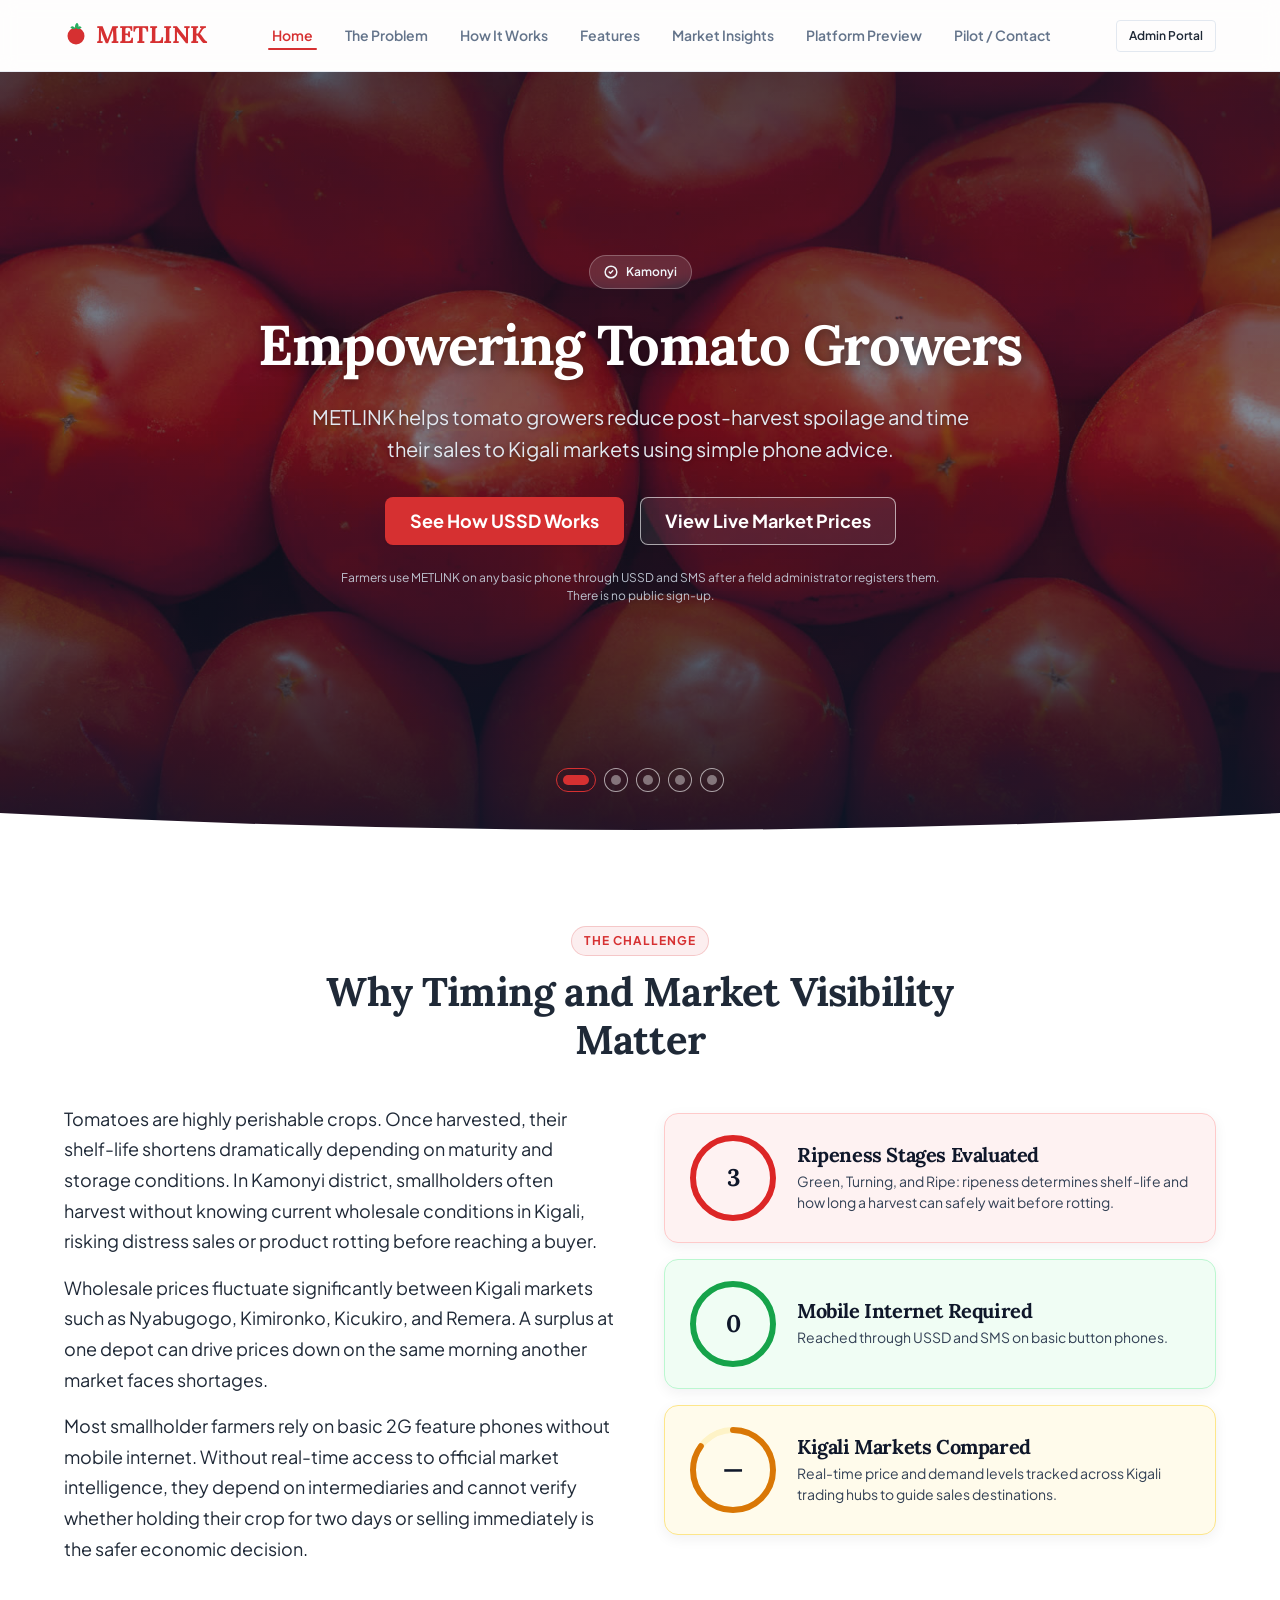
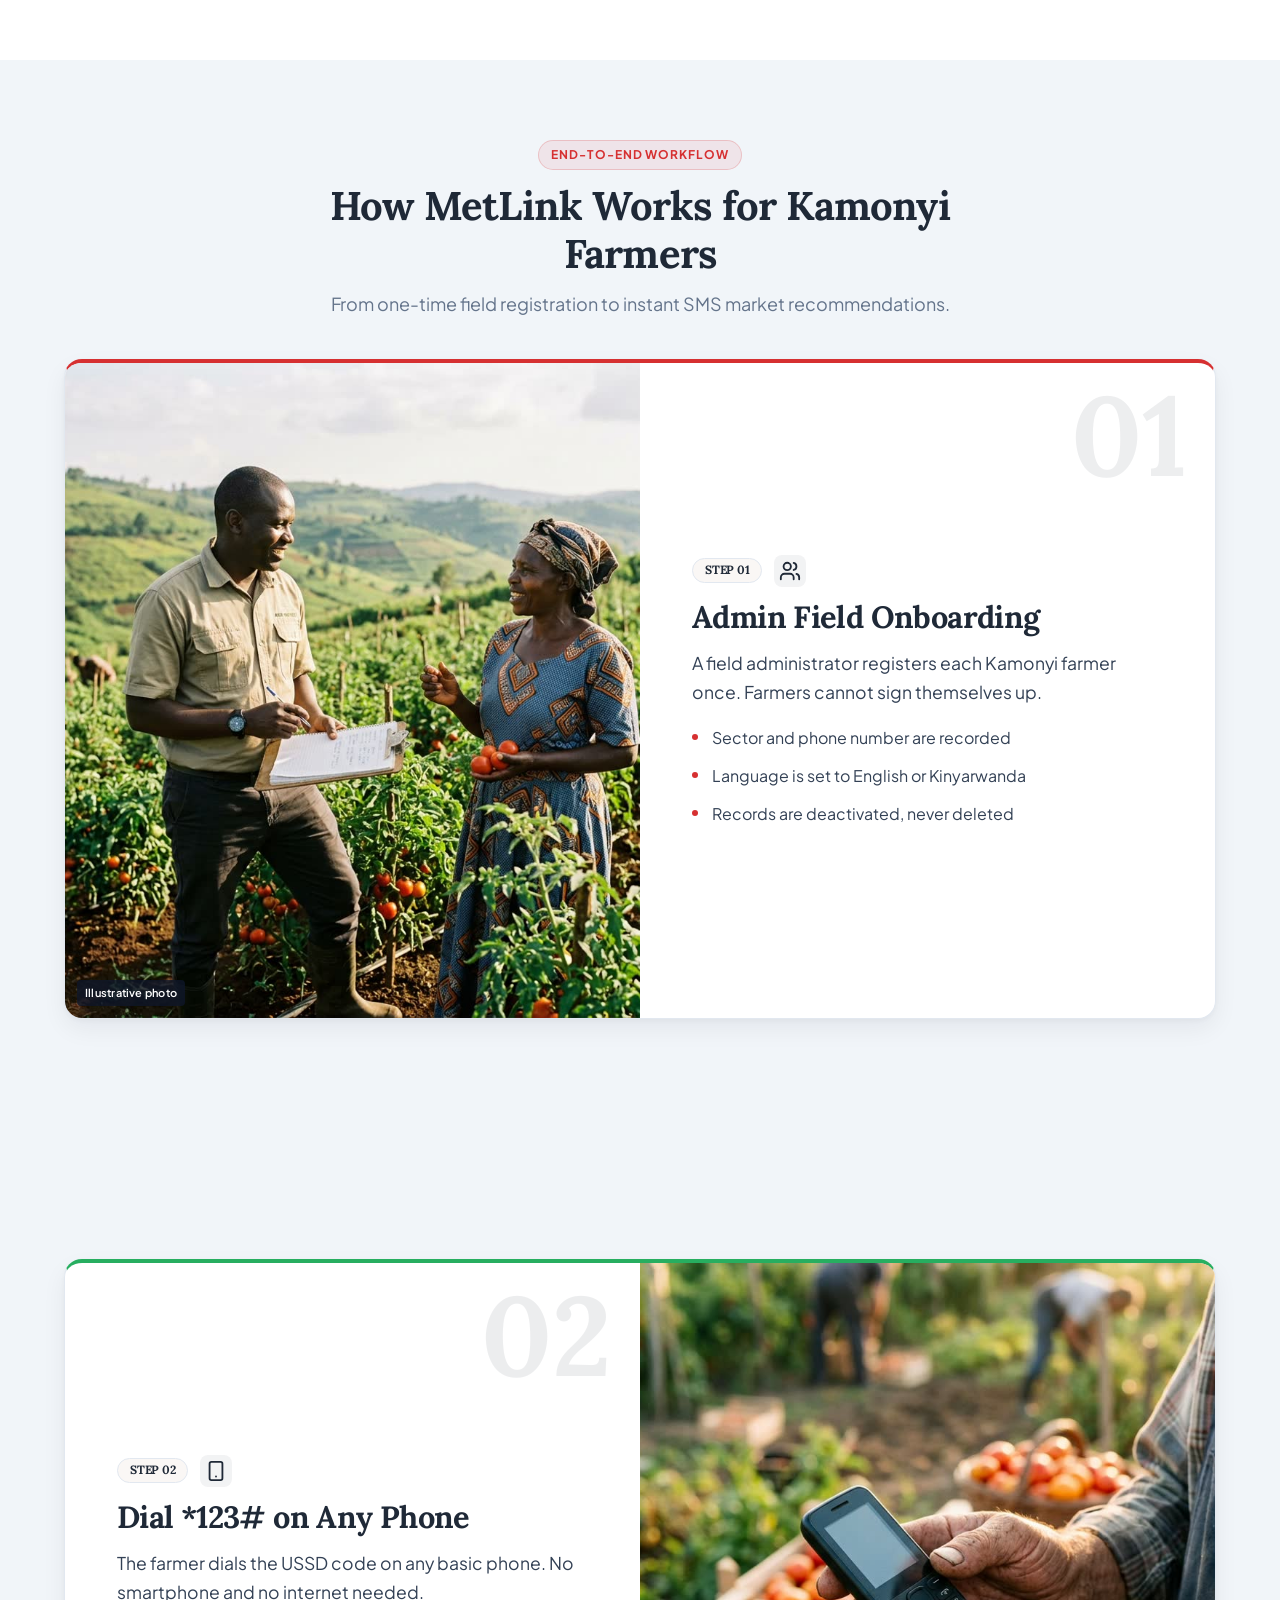
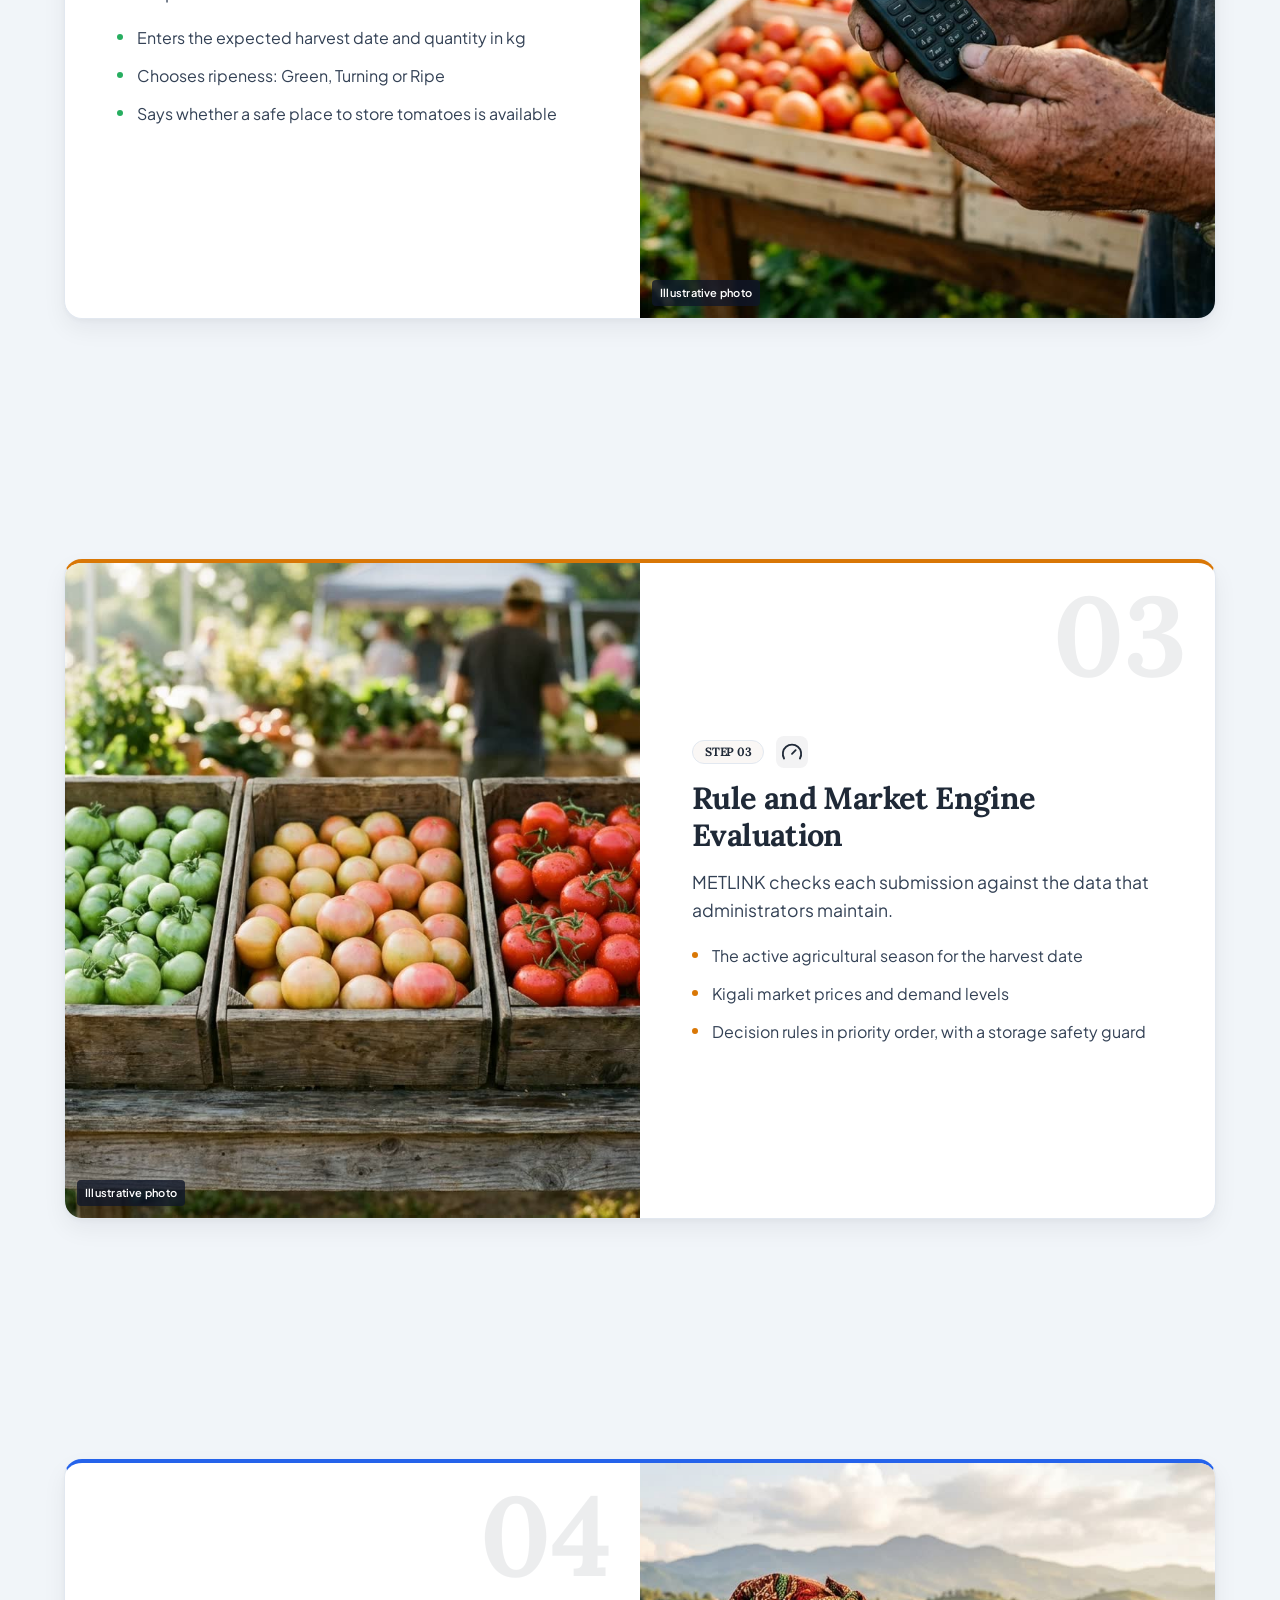
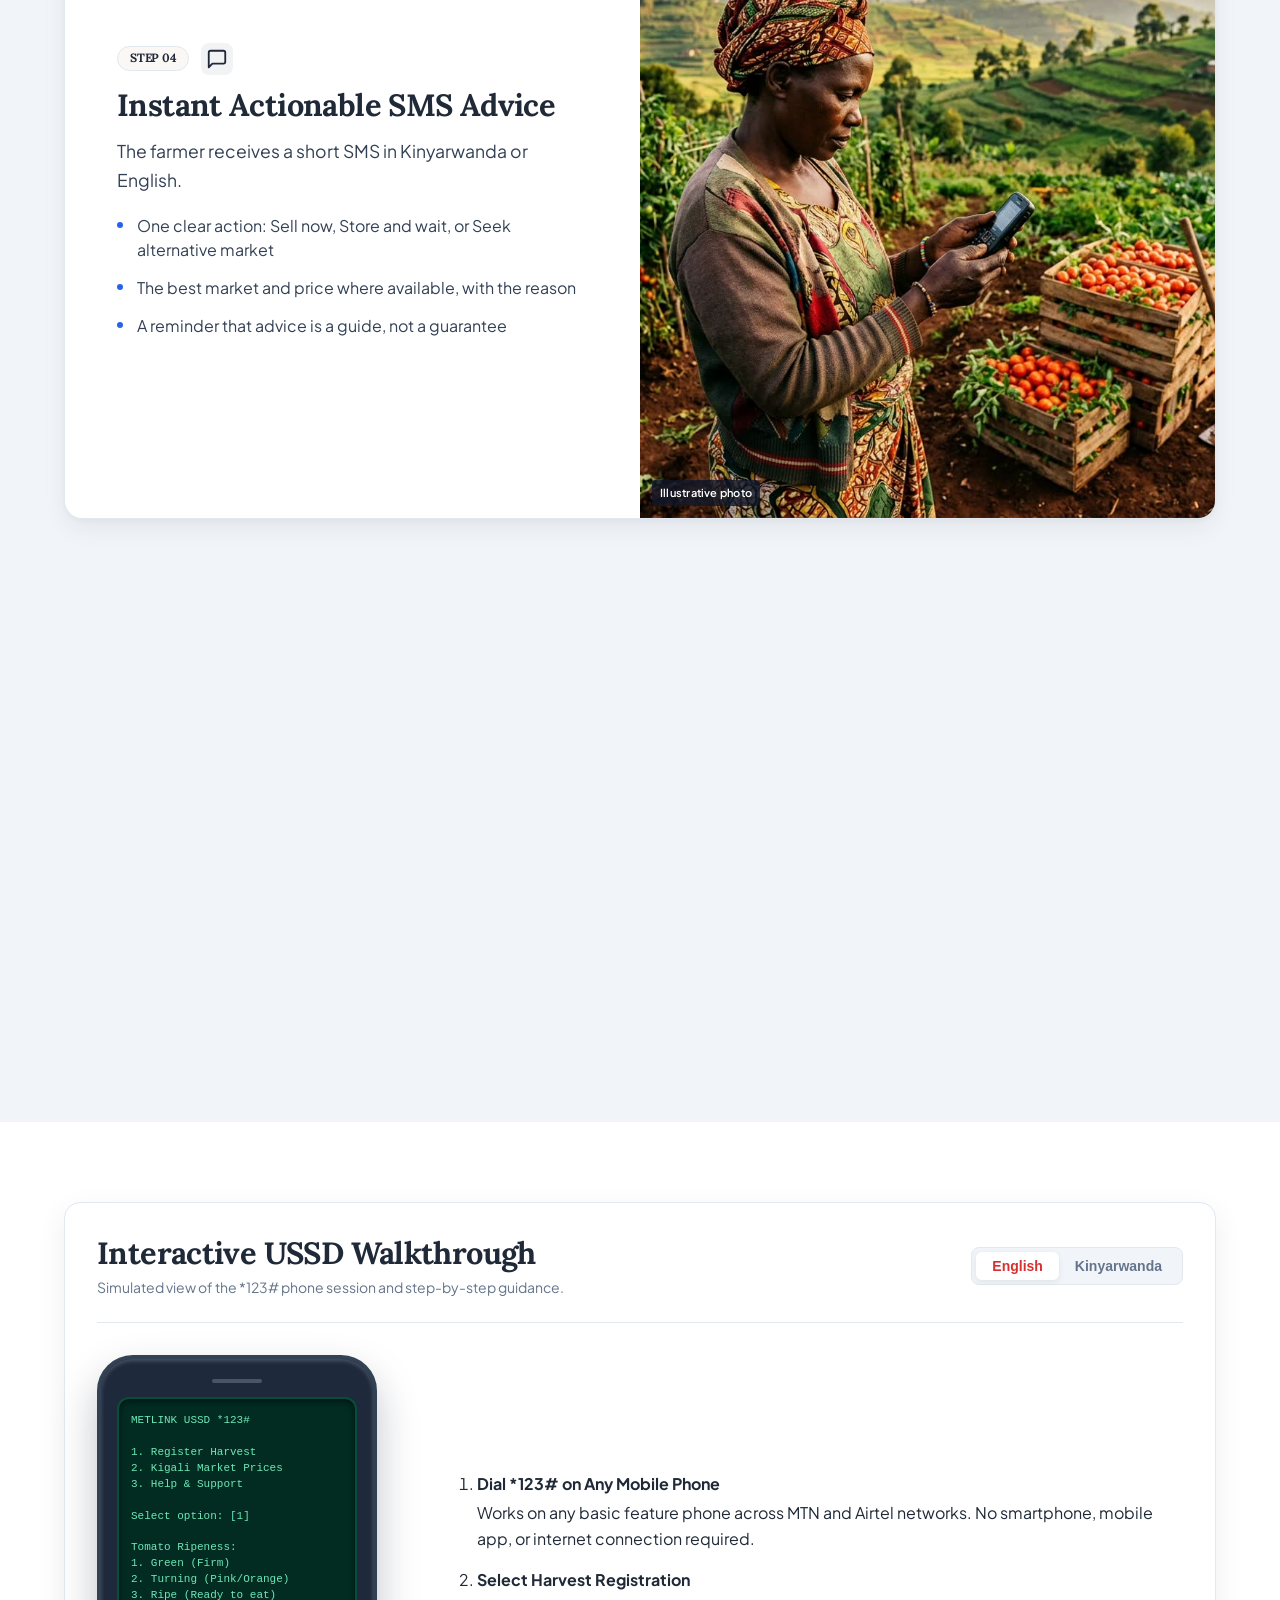
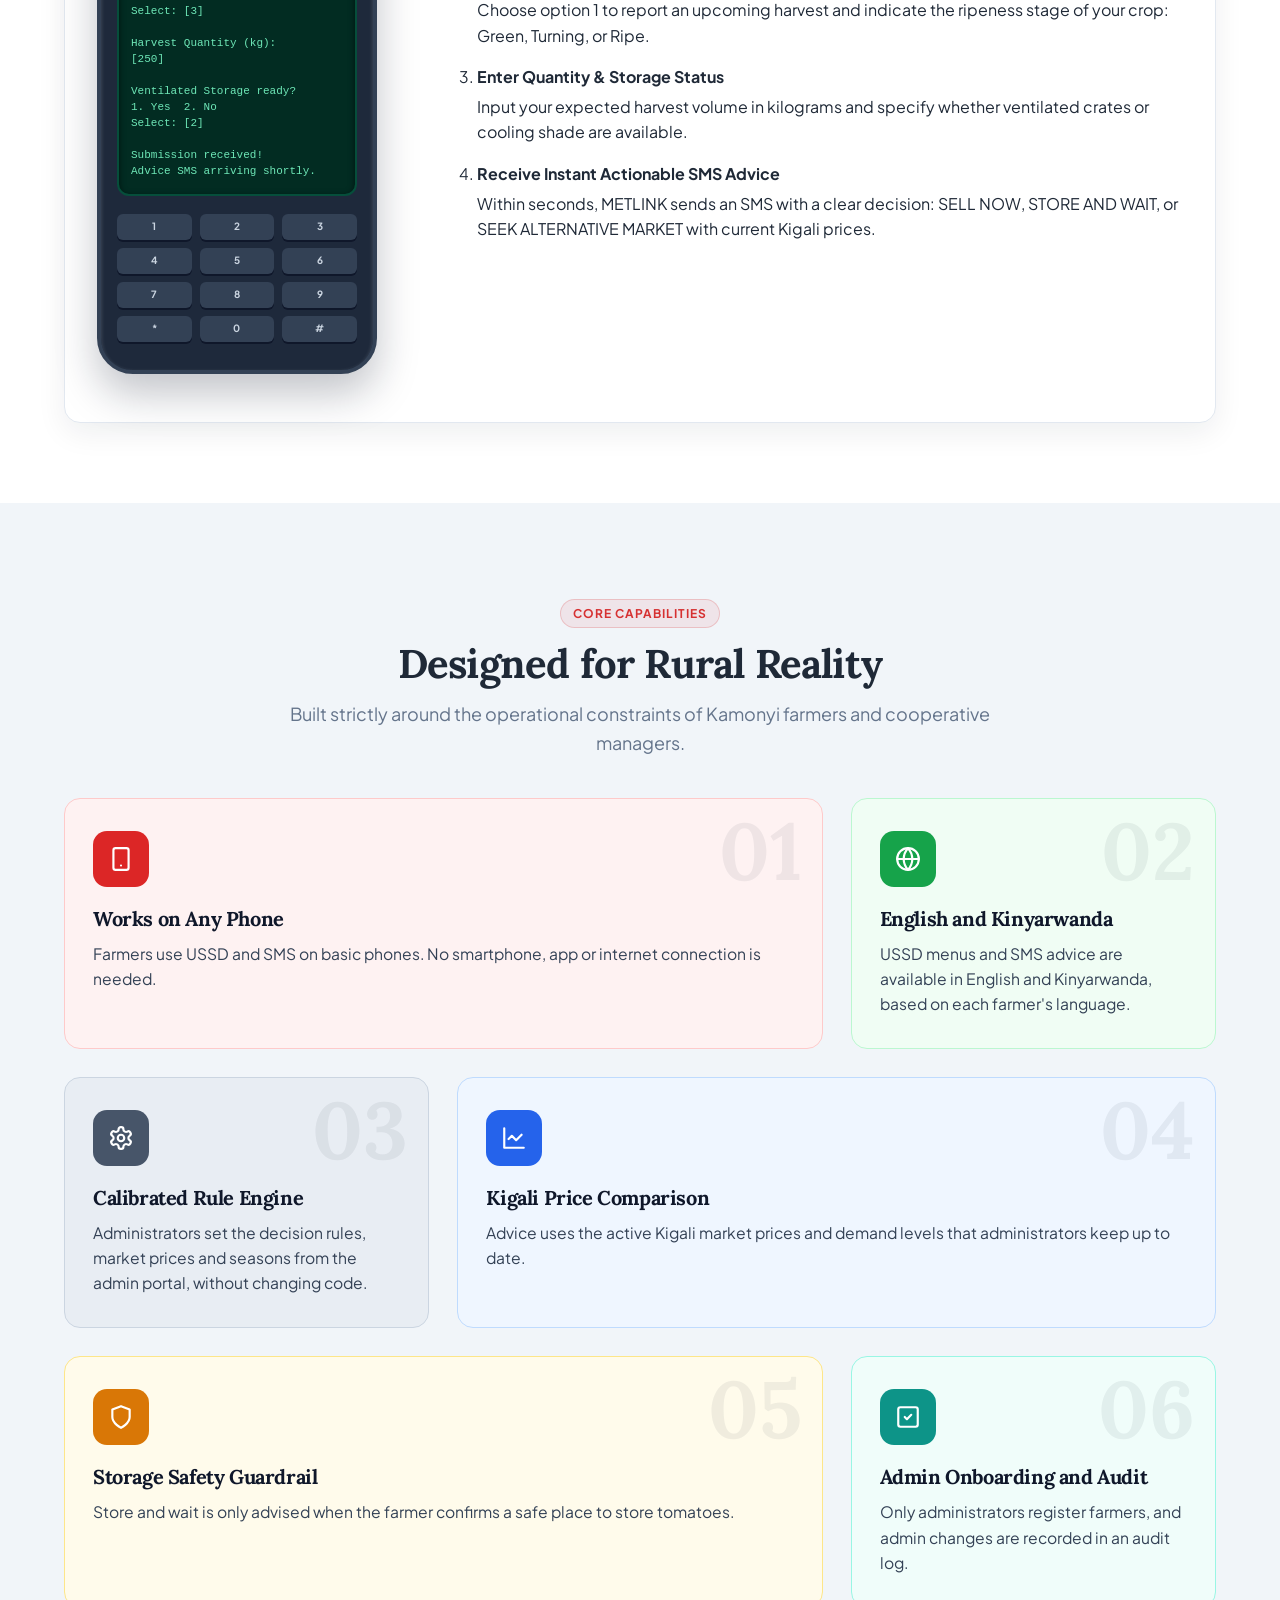
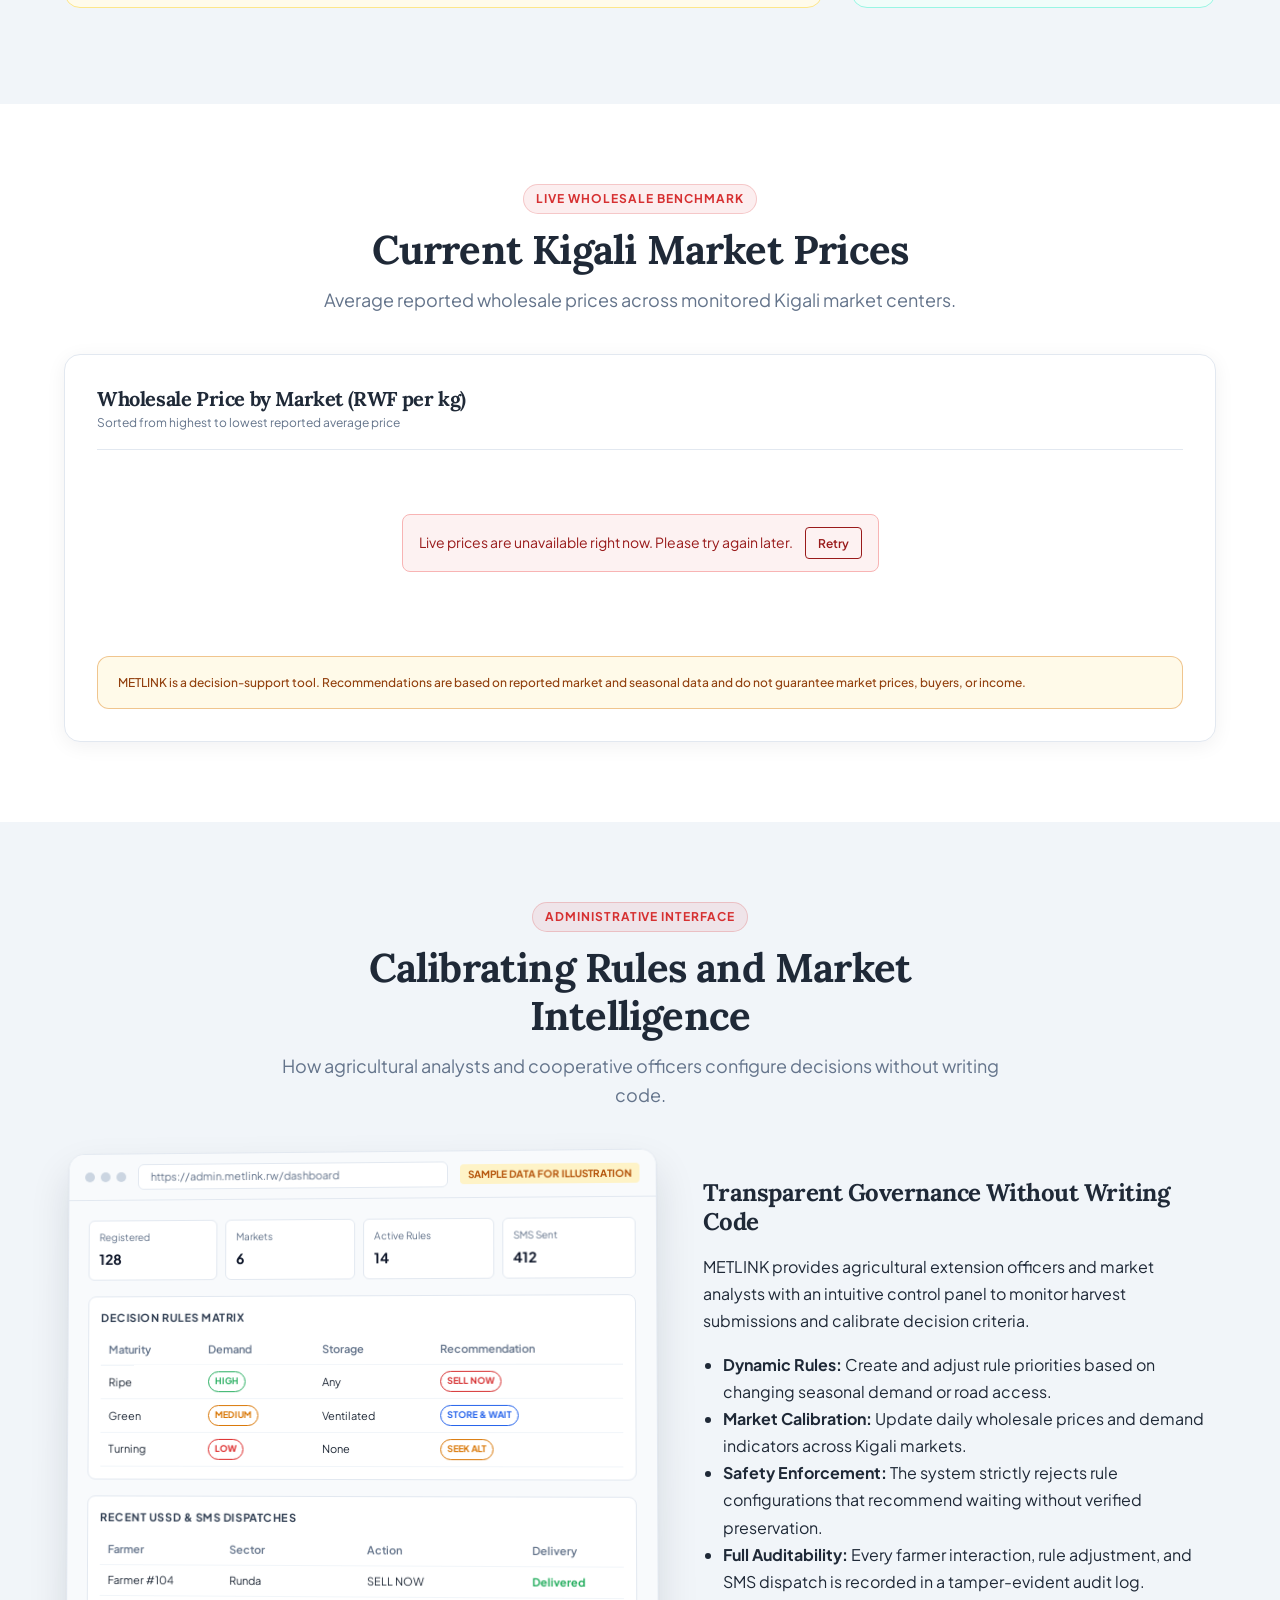
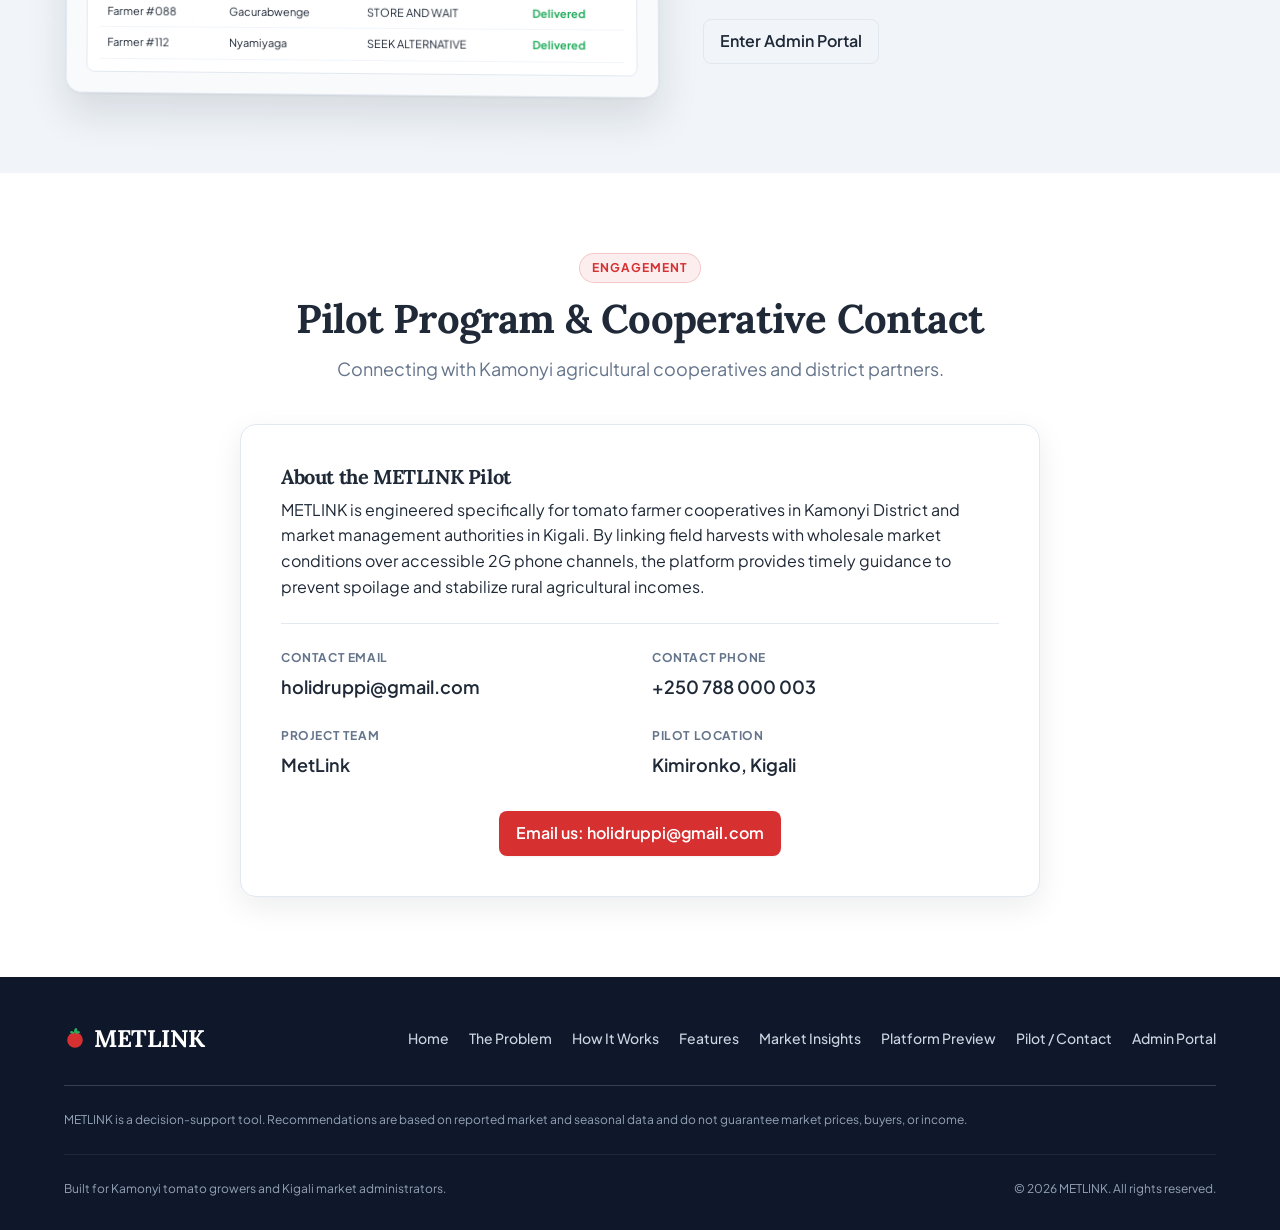
==== commit 2ea87832: "Made changes in the backend, and others in the landing page to fix bugs such us cards not sticking, " ====
--- a/frontend/index.html
+++ b/frontend/index.html
@@ -1,16 +1,26 @@
 <!DOCTYPE html>
 <html lang="en">
+
 <head>
   <meta charset="UTF-8">
   <meta name="viewport" content="width=device-width, initial-scale=1.0">
-  <title>METLINK — Decision Support for Kamonyi Tomato Farmers</title>
-  <meta name="description" content="METLINK helps Kamonyi tomato growers reduce post-harvest spoilage and time sales to Kigali wholesale markets using simple USSD and SMS phone advice.">
+  <title>METLINK: Decision Support for Kamonyi Tomato Farmers</title>
+  <meta name="description"
+    content="METLINK helps Kamonyi tomato growers reduce post-harvest spoilage and time sales to Kigali wholesale markets using simple USSD and SMS phone advice.">
 
   <!-- Load Order: theme.css, then landing.css -->
   <link rel="stylesheet" href="css/theme.css">
   <link rel="stylesheet" href="css/landing.css">
+
+  <!-- Editorial Typography: Google Fonts for Landing Page -->
+  <link rel="preconnect" href="https://fonts.googleapis.com">
+  <link rel="preconnect" href="https://fonts.gstatic.com" crossorigin>
+  <link
+    href="https://fonts.googleapis.com/css2?family=Lora:ital,wght@0,500;0,600;0,700;1,500;1,600;1,700&family=Plus+Jakarta+Sans:wght@400;500;600;700&display=swap"
+    rel="stylesheet">
 </head>
-<body class="lp-body">
+
+<body class="lp-body lp-page">
   <!-- Accessibility: Skip to Main Content Link -->
   <a href="#main-content" class="lp-skip-link">Skip to main content</a>
 
@@ -20,10 +30,13 @@
       <!-- Brand Logo -->
       <a href="#home" class="lp-brand" aria-label="METLINK Homepage">
         <svg width="24" height="24" viewBox="0 0 24 24" fill="none" aria-hidden="true">
-          <circle cx="12" cy="13" r="8.5" fill="#d63031"/>
-          <path d="M12 4.5 C11.5 2.5, 12.5 1.5, 13 1 C13.5 1.5, 14 2.5, 13.5 4.5" stroke="#27ae60" stroke-width="1.8" stroke-linecap="round"/>
-          <path d="M10 5 C8.5 3.8, 7.8 4.2, 7.5 4.5 C8.5 5.5, 9.5 5.5, 10.5 5.3" stroke="#27ae60" stroke-width="1.6" stroke-linecap="round"/>
-          <path d="M14 5 C15.5 3.8, 16.2 4.2, 16.5 4.5 C15.5 5.5, 14.5 5.5, 13.5 5.3" stroke="#27ae60" stroke-width="1.6" stroke-linecap="round"/>
+          <circle cx="12" cy="13" r="8.5" fill="#d63031" />
+          <path d="M12 4.5 C11.5 2.5, 12.5 1.5, 13 1 C13.5 1.5, 14 2.5, 13.5 4.5" stroke="#27ae60" stroke-width="1.8"
+            stroke-linecap="round" />
+          <path d="M10 5 C8.5 3.8, 7.8 4.2, 7.5 4.5 C8.5 5.5, 9.5 5.5, 10.5 5.3" stroke="#27ae60" stroke-width="1.6"
+            stroke-linecap="round" />
+          <path d="M14 5 C15.5 3.8, 16.2 4.2, 16.5 4.5 C15.5 5.5, 14.5 5.5, 13.5 5.3" stroke="#27ae60"
+            stroke-width="1.6" stroke-linecap="round" />
         </svg>
         <span>METLINK</span>
       </a>
@@ -47,7 +60,8 @@
       <!-- Desktop Action & Hamburger Toggle -->
       <div class="lp-nav-actions">
         <a href="login.html" class="btn btn-outline btn-sm lp-desktop-admin-btn">Admin Portal</a>
-        <button type="button" class="lp-hamburger" id="lpHamburger" aria-label="Toggle navigation menu" aria-expanded="false" aria-controls="lpNavMenu">
+        <button type="button" class="lp-hamburger" id="lpHamburger" aria-label="Toggle navigation menu"
+          aria-expanded="false" aria-controls="lpNavMenu">
           <span class="lp-hamburger-bar"></span>
           <span class="lp-hamburger-bar"></span>
           <span class="lp-hamburger-bar"></span>
@@ -64,23 +78,28 @@
       <div class="lp-carousel-container" id="lpHeroCarousel" aria-hidden="true">
         <!-- Slide 1 (Eager load) -->
         <div class="lp-carousel-slide lp-slide-active">
-          <img src="images/hero-1.jpg" alt="Fresh ripe red tomatoes ready for market dispatch" class="lp-carousel-img" loading="eager" width="1600" height="1000">
+          <img src="images/hero-1.jpg" alt="Fresh ripe red tomatoes ready for market dispatch" class="lp-carousel-img"
+            loading="eager" width="1600" height="1000">
         </div>
         <!-- Slide 2 (Lazy load) -->
         <div class="lp-carousel-slide">
-          <img src="images/hero-2.jpg" alt="Tomato farmers sorting freshly picked produce at harvest" class="lp-carousel-img" loading="lazy" width="1600" height="1000">
+          <img src="images/hero-2.jpg" alt="Tomato farmers sorting freshly picked produce at harvest"
+            class="lp-carousel-img" loading="lazy" width="1600" height="1000">
         </div>
         <!-- Slide 3 (Lazy load) -->
         <div class="lp-carousel-slide">
-          <img src="images/hero-3.jpg" alt="Tomato crops ripening on the vine inside an agricultural greenhouse" class="lp-carousel-img" loading="lazy" width="1600" height="1000">
+          <img src="images/hero-3.jpg" alt="Tomato crops ripening on the vine inside an agricultural greenhouse"
+            class="lp-carousel-img" loading="lazy" width="1600" height="1000">
         </div>
         <!-- Slide 4 (Lazy load) -->
         <div class="lp-carousel-slide">
-          <img src="images/hero-4.jpg" alt="Organic tomatoes growing in agricultural fields" class="lp-carousel-img" loading="lazy" width="1600" height="900">
+          <img src="images/hero-4.jpg" alt="Organic tomatoes growing in agricultural fields" class="lp-carousel-img"
+            loading="lazy" width="1600" height="900">
         </div>
         <!-- Slide 5 (Lazy load) -->
         <div class="lp-carousel-slide">
-          <img src="images/hero-5.jpg" alt="Vibrant fresh produce displayed at a wholesale market stall" class="lp-carousel-img" loading="lazy" width="1600" height="1072">
+          <img src="images/hero-5.jpg" alt="Vibrant fresh produce displayed at a wholesale market stall"
+            class="lp-carousel-img" loading="lazy" width="1600" height="1072">
         </div>
       </div>
 
@@ -91,24 +110,32 @@
       <div class="lp-container lp-hero-content">
         <div class="lp-hero-inner">
           <div class="lp-hero-badge">
-            <svg width="14" height="14" viewBox="0 0 24 24" fill="none" stroke="currentColor" stroke-width="2.5" stroke-linecap="round" stroke-linejoin="round" aria-hidden="true"><circle cx="12" cy="12" r="10"/><path d="m9 12 2 2 4-4"/></svg>
-            <span>Kamonyi Tomato Farmers &bull; Kigali Wholesale Markets</span>
-          </div>
-
-          <h1 class="lp-hero-title">Empowering Kamonyi Tomato Growers to Reduce Spoilage and Maximize Value</h1>
-          <p class="lp-hero-subtitle">METLINK helps Kamonyi tomato growers reduce post-harvest spoilage and time their sales to Kigali markets using simple phone advice.</p>
+            <svg width="14" height="14" viewBox="0 0 24 24" fill="none" stroke="currentColor" stroke-width="2.5"
+              stroke-linecap="round" stroke-linejoin="round" aria-hidden="true">
+              <circle cx="12" cy="12" r="10" />
+              <path d="m9 12 2 2 4-4" />
+            </svg>
+            <span>Kamonyi</span>
+          </div>
+
+          <h1 class="lp-hero-title">Empowering Tomato Growers</h1>
+          <p class="lp-hero-subtitle">METLINK helps tomato growers reduce post-harvest spoilage and time their
+            sales to Kigali markets using simple phone advice.</p>
 
           <div class="lp-hero-cta-group">
             <a href="#how-it-works" class="btn btn-primary">See How USSD Works</a>
-            <a href="#market-insights" class="btn btn-outline" style="color: #ffffff; border-color: rgba(255,255,255,0.6); background: rgba(255,255,255,0.08);">View Live Market Prices</a>
-          </div>
-
-          <p class="lp-hero-notice">Farmers use METLINK on any basic phone through USSD and SMS after a field administrator registers them. There is no public sign-up.</p>
+            <a href="#market-insights" class="btn btn-outline"
+              style="color: #ffffff; border-color: rgba(255,255,255,0.6); background: rgba(255,255,255,0.08);">View Live
+              Market Prices</a>
+          </div>
+
+          <p class="lp-hero-notice">Farmers use METLINK on any basic phone through USSD and SMS after a field
+            administrator registers them. There is no public sign-up.</p>
         </div>
       </div>
 
       <!-- Carousel Dot Indicators -->
-      <div class="lp-carousel-dots" role="group" aria-label="Hero carousel slide controls">
+      <div class="lp-carousel-dots" role="group" aria-label="Choose slide">
         <button type="button" class="lp-carousel-dot" aria-label="Show slide 1" aria-current="true"></button>
         <button type="button" class="lp-carousel-dot" aria-label="Show slide 2"></button>
         <button type="button" class="lp-carousel-dot" aria-label="Show slide 3"></button>
@@ -116,69 +143,74 @@
         <button type="button" class="lp-carousel-dot" aria-label="Show slide 5"></button>
       </div>
 
-      <!-- Seamless Curved Wave Transition into #problem -->
-      <div class="lp-wave-divider" aria-hidden="true">
-        <svg viewBox="0 0 1200 120" preserveAspectRatio="none">
-          <path d="M0,0 C300,90 900,90 1200,0 L1200,120 L0,120 Z" fill="#ffffff"></path>
-        </svg>
-      </div>
+      <!-- Shallow Curved Wave Transition into #problem -->
+      <svg class="lp-hero-wave" viewBox="0 0 1440 40" preserveAspectRatio="none" aria-hidden="true" focusable="false">
+        <path d="M0,0 Q720,40 1440,0 L1440,40 L0,40 Z" fill="var(--lp-problem-bg)" />
+      </svg>
     </header>
 
     <!-- C. THE PROBLEM (#problem) -->
     <section class="lp-problem-section lp-section-target" id="problem" aria-labelledby="problem-heading">
       <div class="lp-container">
         <div class="lp-section-header">
-          <span class="lp-section-tag">Agricultural Challenge</span>
+          <span class="lp-section-tag">The Challenge</span>
           <h2 class="lp-section-title" id="problem-heading">Why Timing and Market Visibility Matter</h2>
-          <p class="lp-section-desc">Fresh tomatoes spoil quickly under tropical temperatures. Without transparent market information, farmers face steep losses.</p>
+          <p class="lp-section-desc"></p>
         </div>
 
         <div class="lp-problem-grid">
           <!-- Left: Narrative -->
           <div class="lp-problem-narrative">
-            <p>Tomatoes are highly perishable crops. Once harvested, their shelf-life shortens dramatically depending on maturity and storage conditions. In Kamonyi district, smallholders often harvest without knowing current wholesale conditions in Kigali, risking distress sales or product rotting before reaching a buyer.</p>
-            <p>Wholesale prices fluctuate significantly between Kigali markets such as Nyabugogo, Kimironko, Kicukiro, and Remera. A surplus at one depot can drive prices down on the same morning that another market faces shortages.</p>
-            <p>Most smallholder farmers rely on basic 2G feature phones without mobile internet. Without real-time access to official market intelligence, they depend on intermediaries and cannot verify whether holding their crop for two days or selling immediately is the safer economic decision.</p>
+            <p>Tomatoes are highly perishable crops. Once harvested, their shelf-life shortens dramatically depending on
+              maturity and storage conditions. In Kamonyi district, smallholders often harvest without knowing current
+              wholesale conditions in Kigali, risking distress sales or product rotting before reaching a buyer.</p>
+            <p>Wholesale prices fluctuate significantly between Kigali markets such as Nyabugogo, Kimironko, Kicukiro,
+              and Remera. A surplus at one depot can drive prices down on the same morning another market faces
+              shortages.</p>
+            <p>Most smallholder farmers rely on basic 2G feature phones without mobile internet. Without real-time
+              access to official market intelligence, they depend on intermediaries and cannot verify whether holding
+              their crop for two days or selling immediately is the safer economic decision.</p>
           </div>
 
           <!-- Right: 3 Metric Cards with Animated SVG Rings -->
           <div class="lp-metric-cards-col">
             <!-- Metric 1: 3 Ripeness Stages -->
-            <div class="lp-metric-card" data-ring-percent="100">
+            <div class="lp-metric-card lp-card-tint-1" data-ring-percent="100">
               <div class="lp-ring-wrap lp-ring-1" aria-hidden="true">
                 <svg class="lp-ring-svg" viewBox="0 0 88 88">
-                  <circle class="lp-ring-bg" cx="44" cy="44" r="40"/>
-                  <circle class="lp-ring-fill" cx="44" cy="44" r="40"/>
+                  <circle class="lp-ring-bg" cx="44" cy="44" r="40" />
+                  <circle class="lp-ring-fill" cx="44" cy="44" r="40" />
                 </svg>
                 <span class="lp-ring-val">3</span>
               </div>
               <div class="lp-metric-text">
                 <h3>Ripeness Stages Evaluated</h3>
-                <p>Green, Turning, and Ripe: ripeness determines shelf-life and how long a harvest can safely wait before rotting.</p>
+                <p>Green, Turning, and Ripe: ripeness determines shelf-life and how long a harvest can safely wait
+                  before rotting.</p>
               </div>
             </div>
 
             <!-- Metric 2: 0 Internet Needed -->
-            <div class="lp-metric-card" data-ring-percent="100">
+            <div class="lp-metric-card lp-card-tint-2" data-ring-percent="100">
               <div class="lp-ring-wrap lp-ring-2" aria-hidden="true">
                 <svg class="lp-ring-svg" viewBox="0 0 88 88">
-                  <circle class="lp-ring-bg" cx="44" cy="44" r="40"/>
-                  <circle class="lp-ring-fill" cx="44" cy="44" r="40"/>
+                  <circle class="lp-ring-bg" cx="44" cy="44" r="40" />
+                  <circle class="lp-ring-fill" cx="44" cy="44" r="40" />
                 </svg>
                 <span class="lp-ring-val">0</span>
               </div>
               <div class="lp-metric-text">
                 <h3>Mobile Internet Required</h3>
-                <p>100% accessible over standard USSD shortcodes and SMS delivery on basic button phones.</p>
+                <p>Reached through USSD and SMS on basic button phones.</p>
               </div>
             </div>
 
             <!-- Metric 3: Live Count of Markets Compared -->
-            <div class="lp-metric-card" data-ring-percent="85">
+            <div class="lp-metric-card lp-card-tint-3" data-ring-percent="85">
               <div class="lp-ring-wrap lp-ring-3" aria-hidden="true">
                 <svg class="lp-ring-svg" viewBox="0 0 88 88">
-                  <circle class="lp-ring-bg" cx="44" cy="44" r="40"/>
-                  <circle class="lp-ring-fill" cx="44" cy="44" r="40"/>
+                  <circle class="lp-ring-bg" cx="44" cy="44" r="40" />
+                  <circle class="lp-ring-fill" cx="44" cy="44" r="40" />
                 </svg>
                 <span class="lp-ring-val" id="lpMarketCountVal">&mdash;</span>
               </div>
@@ -188,7 +220,7 @@
               </div>
             </div>
 
-            <p class="lp-metric-caption">Rings are visual indicators, not statistics.</p>
+            <p class="lp-metric-caption"></p>
           </div>
         </div>
       </div>
@@ -199,75 +231,150 @@
       <div class="lp-container">
         <div class="lp-section-header">
           <span class="lp-section-tag">End-to-End Workflow</span>
-          <h2 class="lp-section-title" id="how-heading">How METLINK Works for Kamonyi Farmers</h2>
+          <h2 class="lp-section-title" id="how-heading">How MetLink Works for Kamonyi Farmers</h2>
           <p class="lp-section-desc">From one-time field registration to instant SMS market recommendations.</p>
         </div>
 
         <!-- Sticky Stacking Cards Container -->
         <div class="lp-stack-container" id="lpStackContainer">
           <!-- Step 01 -->
-          <div class="lp-stack-card-wrapper lp-stack-1">
-            <div class="lp-stack-card">
+          <article class="lp-stack-card lp-stack-1">
+            <figure class="lp-step-media">
+              <img src="images/step-1.jpg"
+                alt="Agricultural field officer registering a smallholder farmer in Kamonyi" width="1200" height="900"
+                loading="lazy" decoding="async" class="lp-step-img">
+              <figcaption class="lp-step-caption">Illustrative photo</figcaption>
+            </figure>
+            <div class="lp-step-body">
+              <span class="lp-step-bg-num" aria-hidden="true">01</span>
               <div class="lp-stack-card-header">
                 <span class="lp-step-num">Step 01</span>
                 <div class="lp-step-icon" aria-hidden="true">
-                  <svg width="22" height="22" viewBox="0 0 24 24" fill="none" stroke="currentColor" stroke-width="2" stroke-linecap="round" stroke-linejoin="round"><path d="M16 21v-2a4 4 0 0 0-4-4H6a4 4 0 0 0-4 4v2"/><circle cx="9" cy="7" r="4"/><path d="M22 21v-2a4 4 0 0 0-3-3.87"/><path d="M16 3.13a4 4 0 0 1 0 7.75"/></svg>
+                  <svg width="22" height="22" viewBox="0 0 24 24" fill="none" stroke="currentColor" stroke-width="2"
+                    stroke-linecap="round" stroke-linejoin="round">
+                    <path d="M16 21v-2a4 4 0 0 0-4-4H6a4 4 0 0 0-4 4v2" />
+                    <circle cx="9" cy="7" r="4" />
+                    <path d="M22 21v-2a4 4 0 0 0-3-3.87" />
+                    <path d="M16 3.13a4 4 0 0 1 0 7.75" />
+                  </svg>
                 </div>
               </div>
               <h3 class="lp-stack-card-title">Admin Field Onboarding</h3>
-              <p class="lp-stack-card-text">Kamonyi farmers are registered once in their local sector by an authorized agricultural field administrator. The administrator records their phone number, cooperative sector (such as Runda or Gacurabwenge), and preferred language (English or Kinyarwanda). No public sign-up form or internet access is required.</p>
-            </div>
-          </div>
+              <p class="lp-step-lead">A field administrator registers each Kamonyi farmer once. Farmers cannot sign
+                themselves up.</p>
+              <ul class="lp-step-bullets">
+                <li>Sector and phone number are recorded</li>
+                <li>Language is set to English or Kinyarwanda</li>
+                <li>Records are deactivated, never deleted</li>
+              </ul>
+            </div>
+          </article>
 
           <!-- Step 02 -->
-          <div class="lp-stack-card-wrapper lp-stack-2">
-            <div class="lp-stack-card">
+          <article class="lp-stack-card lp-stack-2 lp-step--reverse">
+            <figure class="lp-step-media">
+              <img src="images/step-2.jpg" alt="Farmer holding a basic feature button phone dialing USSD code *123#"
+                width="1200" height="900" loading="lazy" decoding="async" class="lp-step-img">
+              <figcaption class="lp-step-caption">Illustrative photo</figcaption>
+            </figure>
+            <div class="lp-step-body">
+              <span class="lp-step-bg-num" aria-hidden="true">02</span>
               <div class="lp-stack-card-header">
                 <span class="lp-step-num">Step 02</span>
                 <div class="lp-step-icon" aria-hidden="true">
-                  <svg width="22" height="22" viewBox="0 0 24 24" fill="none" stroke="currentColor" stroke-width="2" stroke-linecap="round" stroke-linejoin="round"><rect width="14" height="20" x="5" y="2" rx="2" ry="2"/><line x1="12" x2="12.01" y1="18" y2="18"/></svg>
+                  <svg width="22" height="22" viewBox="0 0 24 24" fill="none" stroke="currentColor" stroke-width="2"
+                    stroke-linecap="round" stroke-linejoin="round">
+                    <rect width="14" height="20" x="5" y="2" rx="2" ry="2" />
+                    <line x1="12" x2="12.01" y1="18" y2="18" />
+                  </svg>
                 </div>
               </div>
               <h3 class="lp-stack-card-title">Dial *123# on Any Phone</h3>
-              <p class="lp-stack-card-text">When harvest approaches, the farmer dials *123# from any basic phone. An interactive USSD menu prompts them to select their expected harvest date, volume in kilograms, ripeness stage (Green, Turning, or Ripe), and whether ventilated storage or shade is available. The submission completes in under two minutes.</p>
-            </div>
-          </div>
+              <p class="lp-step-lead">The farmer dials the USSD code on any basic phone. No smartphone and no internet
+                needed.</p>
+              <ul class="lp-step-bullets">
+                <li>Enters the expected harvest date and quantity in kg</li>
+                <li>Chooses ripeness: Green, Turning or Ripe</li>
+                <li>Says whether a safe place to store tomatoes is available</li>
+              </ul>
+            </div>
+          </article>
 
           <!-- Step 03 -->
-          <div class="lp-stack-card-wrapper lp-stack-3">
-            <div class="lp-stack-card">
+          <article class="lp-stack-card lp-stack-3">
+            <figure class="lp-step-media">
+              <img src="images/step-3.jpg"
+                alt="Tomatoes at three ripeness stages sorted into crates at an outdoor market" width="1200"
+                height="900" loading="lazy" decoding="async" class="lp-step-img">
+              <figcaption class="lp-step-caption">Illustrative photo</figcaption>
+            </figure>
+            <div class="lp-step-body">
+              <span class="lp-step-bg-num" aria-hidden="true">03</span>
               <div class="lp-stack-card-header">
                 <span class="lp-step-num">Step 03</span>
                 <div class="lp-step-icon" aria-hidden="true">
-                  <svg width="22" height="22" viewBox="0 0 24 24" fill="none" stroke="currentColor" stroke-width="2" stroke-linecap="round" stroke-linejoin="round"><path d="m12 14 4-4"/><path d="M3.34 19a10 10 0 1 1 17.32 0"/></svg>
+                  <svg width="22" height="22" viewBox="0 0 24 24" fill="none" stroke="currentColor" stroke-width="2"
+                    stroke-linecap="round" stroke-linejoin="round">
+                    <path d="m12 14 4-4" />
+                    <path d="M3.34 19a10 10 0 1 1 17.32 0" />
+                  </svg>
                 </div>
               </div>
               <h3 class="lp-stack-card-title">Rule and Market Engine Evaluation</h3>
-              <p class="lp-stack-card-text">METLINK's decision engine automatically cross-references the farmer's submission against the active agricultural season, current wholesale prices across Kigali trading centers, reported demand levels, and calibrated safety rules. A strict guardrail ensures holding produce is only recommended if preservation conditions exist.</p>
-            </div>
-          </div>
+              <p class="lp-step-lead">METLINK checks each submission against the data that administrators maintain.
+              </p>
+              <ul class="lp-step-bullets">
+                <li>The active agricultural season for the harvest date</li>
+                <li>Kigali market prices and demand levels</li>
+                <li>Decision rules in priority order, with a storage safety guard</li>
+              </ul>
+            </div>
+          </article>
 
           <!-- Step 04 -->
-          <div class="lp-stack-card-wrapper lp-stack-4">
-            <div class="lp-stack-card">
+          <article class="lp-stack-card lp-stack-4 lp-step--reverse">
+            <figure class="lp-step-media">
+              <img src="images/step-4.jpg"
+                alt="Farmer reading actionable decision advice SMS on their basic button phone" width="1200"
+                height="900" loading="lazy" decoding="async" class="lp-step-img">
+              <figcaption class="lp-step-caption">Illustrative photo</figcaption>
+            </figure>
+            <div class="lp-step-body">
+              <span class="lp-step-bg-num" aria-hidden="true">04</span>
               <div class="lp-stack-card-header">
                 <span class="lp-step-num">Step 04</span>
                 <div class="lp-step-icon" aria-hidden="true">
-                  <svg width="22" height="22" viewBox="0 0 24 24" fill="none" stroke="currentColor" stroke-width="2" stroke-linecap="round" stroke-linejoin="round"><path d="M21 15a2 2 0 0 1-2 2H7l-4 4V5a2 2 0 0 1 2-2h14a2 2 0 0 1 2 2z"/></svg>
+                  <svg width="22" height="22" viewBox="0 0 24 24" fill="none" stroke="currentColor" stroke-width="2"
+                    stroke-linecap="round" stroke-linejoin="round">
+                    <path d="M21 15a2 2 0 0 1-2 2H7l-4 4V5a2 2 0 0 1 2-2h14a2 2 0 0 1 2 2z" />
+                  </svg>
                 </div>
               </div>
               <h3 class="lp-stack-card-title">Instant Actionable SMS Advice</h3>
-              <p class="lp-stack-card-text">Within seconds of submission, the farmer receives an actionable SMS in Kinyarwanda or English. The recommendation clearly states SELL NOW, STORE AND WAIT, or SEEK ALTERNATIVE MARKET, accompanied by the primary market price and the rationale behind the advice.</p>
-            </div>
-          </div>
-        </div>
-
-        <!-- E. BILINGUAL USSD GUIDE (#ussd-guide) -->
-        <div class="lp-ussd-block lp-section-target" id="ussd-guide" aria-labelledby="ussd-guide-heading">
+              <p class="lp-step-lead">The farmer receives a short SMS in Kinyarwanda or English.</p>
+              <ul class="lp-step-bullets">
+                <li>One clear action: Sell now, Store and wait, or Seek alternative market</li>
+                <li>The best market and price where available, with the reason</li>
+                <li>A reminder that advice is a guide, not a guarantee</li>
+              </ul>
+            </div>
+          </article>
+          <!-- Hold spacer inside container content box for Card 04 release -->
+          <div class="lp-stack-spacer" aria-hidden="true"></div>
+        </div>
+      </div>
+    </section>
+
+    <!-- E. BILINGUAL USSD GUIDE (#ussd-guide) -->
+    <section class="lp-ussd-section lp-section-target" id="ussd-guide" aria-labelledby="ussd-guide-heading">
+      <div class="lp-container">
+        <div class="lp-ussd-block">
           <div class="lp-ussd-toggle-bar">
             <div>
-              <h3 class="lp-stack-card-title" id="ussd-guide-heading" style="margin: 0 0 4px;">Interactive USSD Walkthrough</h3>
-              <p class="lp-section-desc" style="font-size: var(--font-sm, 14px);">Simulated view of the *123# phone session and step-by-step guidance.</p>
+              <h3 class="lp-stack-card-title" id="ussd-guide-heading" style="margin: 0 0 4px;">Interactive USSD
+                Walkthrough</h3>
+              <p class="lp-section-desc" style="font-size: var(--font-sm, 14px);">Simulated view of the *123# phone
+                session and step-by-step guidance.</p>
             </div>
             <!-- Language Toggle Switcher -->
             <div class="lp-lang-switcher" role="group" aria-label="Select demonstration language">
@@ -282,27 +389,27 @@
               <div class="lp-phone-speaker"></div>
               <div class="lp-phone-screen" id="lpPhoneScreen">METLINK USSD *123#
 
-1. Register Harvest
-2. Kigali Market Prices
-3. Help & Support
-
-Select option: [1]
-
-Tomato Ripeness:
-1. Green (Firm)
-2. Turning (Pink/Orange)
-3. Ripe (Ready to eat)
-Select: [3]
-
-Harvest Quantity (kg):
-[250]
-
-Ventilated Storage ready?
-1. Yes  2. No
-Select: [2]
-
-Submission received!
-Advice SMS arriving shortly.</div>
+                1. Register Harvest
+                2. Kigali Market Prices
+                3. Help & Support
+
+                Select option: [1]
+
+                Tomato Ripeness:
+                1. Green (Firm)
+                2. Turning (Pink/Orange)
+                3. Ripe (Ready to eat)
+                Select: [3]
+
+                Harvest Quantity (kg):
+                [250]
+
+                Ventilated Storage ready?
+                1. Yes 2. No
+                Select: [2]
+
+                Submission received!
+                Advice SMS arriving shortly.</div>
               <div class="lp-phone-keypad">
                 <span class="lp-key">1</span><span class="lp-key">2</span><span class="lp-key">3</span>
                 <span class="lp-key">4</span><span class="lp-key">5</span><span class="lp-key">6</span>
@@ -318,24 +425,28 @@
               <ol class="lp-ussd-steps-list">
                 <li class="lp-ussd-step-item">
                   <strong>Dial *123# on Any Mobile Phone</strong>
-                  <p style="margin: 4px 0 0;">Works on any basic feature phone across MTN and Airtel networks. No smartphone, mobile app, or internet connection required.</p>
+                  <p style="margin: 4px 0 0;">Works on any basic feature phone across MTN and Airtel networks. No
+                    smartphone, mobile app, or internet connection required.</p>
                 </li>
                 <li class="lp-ussd-step-item">
                   <strong>Select Harvest Registration</strong>
-                  <p style="margin: 4px 0 0;">Choose option 1 to report an upcoming harvest and indicate the ripeness stage of your crop: Green, Turning, or Ripe.</p>
+                  <p style="margin: 4px 0 0;">Choose option 1 to report an upcoming harvest and indicate the ripeness
+                    stage of your crop: Green, Turning, or Ripe.</p>
                 </li>
                 <li class="lp-ussd-step-item">
                   <strong>Enter Quantity &amp; Storage Status</strong>
-                  <p style="margin: 4px 0 0;">Input your expected harvest volume in kilograms and specify whether ventilated crates or cooling shade are available.</p>
+                  <p style="margin: 4px 0 0;">Input your expected harvest volume in kilograms and specify whether
+                    ventilated crates or cooling shade are available.</p>
                 </li>
                 <li class="lp-ussd-step-item">
                   <strong>Receive Instant Actionable SMS Advice</strong>
-                  <p style="margin: 4px 0 0;">Within seconds, METLINK sends an SMS with a clear decision: SELL NOW, STORE AND WAIT, or SEEK ALTERNATIVE MARKET with current Kigali prices.</p>
+                  <p style="margin: 4px 0 0;">Within seconds, METLINK sends an SMS with a clear decision: SELL NOW,
+                    STORE AND WAIT, or SEEK ALTERNATIVE MARKET with current Kigali prices.</p>
                 </li>
               </ol>
             </div>
           </div>
-          <p class="lp-metric-caption" style="margin-top: var(--space-4, 16px); text-align: center;">This phone mockup illustrates the planned mobile interaction flow.</p>
+          <p class="lp-metric-caption" style="margin-top: var(--space-4, 16px); text-align: center;"></p>
         </div>
       </div>
     </section>
@@ -345,63 +456,107 @@
       <div class="lp-container">
         <div class="lp-section-header">
           <span class="lp-section-tag">Core Capabilities</span>
-          <h2 class="lp-section-title" id="features-heading">Designed for Rural Reality and Sound Decision-Making</h2>
-          <p class="lp-section-desc">Built strictly around the operational constraints of Kamonyi farmers and cooperative managers.</p>
+          <h2 class="lp-section-title" id="features-heading">Designed for Rural Reality</h2>
+          <p class="lp-section-desc">Built strictly around the operational constraints of Kamonyi farmers and
+            cooperative managers.</p>
         </div>
 
         <div class="lp-features-grid">
-          <!-- Feature 1 -->
-          <div class="lp-feature-card">
+          <!-- Feature 1 (Wide, Span 2) -->
+          <div class="lp-feature-card lp-feature-wide lp-feature--red">
+            <span class="lp-feature-num" aria-hidden="true">01</span>
             <div class="lp-feature-icon" aria-hidden="true">
-              <svg width="24" height="24" viewBox="0 0 24 24" fill="none" stroke="currentColor" stroke-width="2" stroke-linecap="round" stroke-linejoin="round"><rect width="14" height="20" x="5" y="2" rx="2" ry="2"/><line x1="12" x2="12.01" y1="18" y2="18"/></svg>
+              <svg width="26" height="26" viewBox="0 0 24 24" fill="none" stroke="currentColor" stroke-width="2"
+                stroke-linecap="round" stroke-linejoin="round">
+                <rect width="14" height="20" x="5" y="2" rx="2" ry="2" />
+                <line x1="12" x2="12.01" y1="18" y2="18" />
+              </svg>
             </div>
             <h3 class="lp-feature-title">Works on Any Phone</h3>
-            <p class="lp-feature-desc">Accessible through standard USSD shortcodes and SMS delivery. No smartphone, mobile app, or data subscription is required.</p>
-          </div>
-
-          <!-- Feature 2 -->
-          <div class="lp-feature-card">
+            <p class="lp-feature-desc">Farmers use USSD and SMS on basic phones. No smartphone, app or internet
+              connection is needed.</p>
+            <span class="lp-feature-accent-bar" aria-hidden="true"></span>
+          </div>
+
+          <!-- Feature 2 (Normal, Span 1) -->
+          <div class="lp-feature-card lp-feature--green">
+            <span class="lp-feature-num" aria-hidden="true">02</span>
             <div class="lp-feature-icon" aria-hidden="true">
-              <svg width="24" height="24" viewBox="0 0 24 24" fill="none" stroke="currentColor" stroke-width="2" stroke-linecap="round" stroke-linejoin="round"><circle cx="12" cy="12" r="10"/><path d="M2 12h20"/><path d="M12 2a15.3 15.3 0 0 1 4 10 15.3 15.3 0 0 1-4 10 15.3 15.3 0 0 1-4-10 15.3 15.3 0 0 1 4-10z"/></svg>
+              <svg width="26" height="26" viewBox="0 0 24 24" fill="none" stroke="currentColor" stroke-width="2"
+                stroke-linecap="round" stroke-linejoin="round">
+                <circle cx="12" cy="12" r="10" />
+                <path d="M2 12h20" />
+                <path d="M12 2a15.3 15.3 0 0 1 4 10 15.3 15.3 0 0 1-4 10 15.3 15.3 0 0 1-4-10 15.3 15.3 0 0 1 4-10z" />
+              </svg>
             </div>
             <h3 class="lp-feature-title">English and Kinyarwanda</h3>
-            <p class="lp-feature-desc">Complete bilingual interface across USSD prompts, SMS recommendations, and user support for clear local comprehension.</p>
-          </div>
-
-          <!-- Feature 3 -->
-          <div class="lp-feature-card">
+            <p class="lp-feature-desc">USSD menus and SMS advice are available in English and Kinyarwanda, based on each
+              farmer's language.</p>
+            <span class="lp-feature-accent-bar" aria-hidden="true"></span>
+          </div>
+
+          <!-- Feature 3 (Normal, Span 1) -->
+          <div class="lp-feature-card lp-feature--slate">
+            <span class="lp-feature-num" aria-hidden="true">03</span>
             <div class="lp-feature-icon" aria-hidden="true">
-              <svg width="24" height="24" viewBox="0 0 24 24" fill="none" stroke="currentColor" stroke-width="2" stroke-linecap="round" stroke-linejoin="round"><path d="M12.22 2h-.44a2 2 0 0 0-2 2v.18a2 2 0 0 1-1 1.73l-.43.25a2 2 0 0 1-2 0l-.15-.08a2 2 0 0 0-2.73.73l-.22.38a2 2 0 0 0 .73 2.73l.15.1a2 2 0 0 1 1 1.72v.51a2 2 0 0 1-1 1.74l-.15.09a2 2 0 0 0-.73 2.73l.22.38a2 2 0 0 0 2.73.73l.15-.08a2 2 0 0 1 2 0l.43.25a2 2 0 0 1 1 1.73V20a2 2 0 0 0 2 2h.44a2 2 0 0 0 2-2v-.18a2 2 0 0 1 1-1.73l.43-.25a2 2 0 0 1 2 0l.15.08a2 2 0 0 0 2.73-.73l.22-.39a2 2 0 0 0-.73-2.73l-.15-.08a2 2 0 0 1-1-1.74v-.5a2 2 0 0 1 1-1.74l.15-.09a2 2 0 0 0 .73-2.73l-.22-.38a2 2 0 0 0-2.73-.73l-.15.08a2 2 0 0 1-2 0l-.43-.25a2 2 0 0 1-1-1.73V4a2 2 0 0 0-2-2z"/><circle cx="12" cy="12" r="3"/></svg>
+              <svg width="26" height="26" viewBox="0 0 24 24" fill="none" stroke="currentColor" stroke-width="2"
+                stroke-linecap="round" stroke-linejoin="round">
+                <path
+                  d="M12.22 2h-.44a2 2 0 0 0-2 2v.18a2 2 0 0 1-1 1.73l-.43.25a2 2 0 0 1-2 0l-.15-.08a2 2 0 0 0-2.73.73l-.22.38a2 2 0 0 0 .73 2.73l.15.1a2 2 0 0 1 1 1.72v.51a2 2 0 0 1-1 1.74l-.15.09a2 2 0 0 0-.73 2.73l.22.38a2 2 0 0 0 2.73.73l.15-.08a2 2 0 0 1 2 0l.43.25a2 2 0 0 1 1 1.73V20a2 2 0 0 0 2 2h.44a2 2 0 0 0 2-2v-.18a2 2 0 0 1 1-1.73l.43-.25a2 2 0 0 1 2 0l.15.08a2 2 0 0 0 2.73-.73l.22-.39a2 2 0 0 0-.73-2.73l-.15-.08a2 2 0 0 1-1-1.74v-.5a2 2 0 0 1 1-1.74l.15-.09a2 2 0 0 0 .73-2.73l-.22-.38a2 2 0 0 0-2.73-.73l-.15.08a2 2 0 0 1-2 0l-.43-.25a2 2 0 0 1-1-1.73V4a2 2 0 0 0-2-2z" />
+                <circle cx="12" cy="12" r="3" />
+              </svg>
             </div>
             <h3 class="lp-feature-title">Calibrated Rule Engine</h3>
-            <p class="lp-feature-desc">Administrators adjust decision thresholds, pricing tiers, and seasonal parameters directly through a secure administrative panel.</p>
-          </div>
-
-          <!-- Feature 4 -->
-          <div class="lp-feature-card">
+            <p class="lp-feature-desc">Administrators set the decision rules, market prices and seasons from the admin
+              portal, without changing code.</p>
+            <span class="lp-feature-accent-bar" aria-hidden="true"></span>
+          </div>
+
+          <!-- Feature 4 (Wide, Span 2) -->
+          <div class="lp-feature-card lp-feature-wide lp-feature--blue">
+            <span class="lp-feature-num" aria-hidden="true">04</span>
             <div class="lp-feature-icon" aria-hidden="true">
-              <svg width="24" height="24" viewBox="0 0 24 24" fill="none" stroke="currentColor" stroke-width="2" stroke-linecap="round" stroke-linejoin="round"><path d="M3 3v18h18"/><path d="m19 9-5 5-4-4-3 3"/></svg>
+              <svg width="26" height="26" viewBox="0 0 24 24" fill="none" stroke="currentColor" stroke-width="2"
+                stroke-linecap="round" stroke-linejoin="round">
+                <path d="M3 3v18h18" />
+                <path d="m19 9-5 5-4-4-3 3" />
+              </svg>
             </div>
             <h3 class="lp-feature-title">Kigali Price Comparison</h3>
-            <p class="lp-feature-desc">Active market tracking across major Kigali wholesale markets identifies where demand is strongest and prices are highest.</p>
-          </div>
-
-          <!-- Feature 5 -->
-          <div class="lp-feature-card">
+            <p class="lp-feature-desc">Advice uses the active Kigali market prices and demand levels that administrators
+              keep up to date.</p>
+            <span class="lp-feature-accent-bar" aria-hidden="true"></span>
+          </div>
+
+          <!-- Feature 5 (Wide, Span 2) -->
+          <div class="lp-feature-card lp-feature-wide lp-feature--amber">
+            <span class="lp-feature-num" aria-hidden="true">05</span>
             <div class="lp-feature-icon" aria-hidden="true">
-              <svg width="24" height="24" viewBox="0 0 24 24" fill="none" stroke="currentColor" stroke-width="2" stroke-linecap="round" stroke-linejoin="round"><path d="M12 22s8-4 8-10V5l-8-3-8 3v7c0 6 8 10 8 10z"/></svg>
+              <svg width="26" height="26" viewBox="0 0 24 24" fill="none" stroke="currentColor" stroke-width="2"
+                stroke-linecap="round" stroke-linejoin="round">
+                <path d="M12 22s8-4 8-10V5l-8-3-8 3v7c0 6 8 10 8 10z" />
+              </svg>
             </div>
             <h3 class="lp-feature-title">Storage Safety Guardrail</h3>
-            <p class="lp-feature-desc">Holding tomatoes is strictly blocked unless the farmer confirms ventilated preservation, preventing avoidable post-harvest rotting.</p>
-          </div>
-
-          <!-- Feature 6 -->
-          <div class="lp-feature-card">
+            <p class="lp-feature-desc">Store and wait is only advised when the farmer confirms a safe place to store
+              tomatoes.</p>
+            <span class="lp-feature-accent-bar" aria-hidden="true"></span>
+          </div>
+
+          <!-- Feature 6 (Normal, Span 1) -->
+          <div class="lp-feature-card lp-feature--teal">
+            <span class="lp-feature-num" aria-hidden="true">06</span>
             <div class="lp-feature-icon" aria-hidden="true">
-              <svg width="24" height="24" viewBox="0 0 24 24" fill="none" stroke="currentColor" stroke-width="2" stroke-linecap="round" stroke-linejoin="round"><rect width="18" height="18" x="3" y="3" rx="2"/><path d="m9 12 2 2 4-4"/></svg>
-            </div>
-            <h3 class="lp-feature-title">Admin Onboarding &amp; Audit</h3>
-            <p class="lp-feature-desc">Controlled field onboarding prevents fraudulent submissions, backed by an immutable audit trail of every system decision.</p>
+              <svg width="26" height="26" viewBox="0 0 24 24" fill="none" stroke="currentColor" stroke-width="2"
+                stroke-linecap="round" stroke-linejoin="round">
+                <rect width="18" height="18" x="3" y="3" rx="2" />
+                <path d="m9 12 2 2 4-4" />
+              </svg>
+            </div>
+            <h3 class="lp-feature-title">Admin Onboarding and Audit</h3>
+            <p class="lp-feature-desc">Only administrators register farmers, and admin changes are recorded in an audit
+              log.</p>
+            <span class="lp-feature-accent-bar" aria-hidden="true"></span>
           </div>
         </div>
       </div>
@@ -419,28 +574,36 @@
         <div class="lp-chart-card">
           <div class="lp-chart-header">
             <div>
-              <h3 style="margin: 0; font-size: var(--font-lg, 18px); font-weight: 700; color: var(--color-text, #0f172a);">Wholesale Price by Market (RWF per kg)</h3>
-              <p style="margin: 2px 0 0; font-size: var(--font-xs, 12px); color: var(--color-text-muted, #64748b);">Sorted from highest to lowest reported average price</p>
+              <h3
+                style="margin: 0; font-size: var(--font-lg, 18px); font-weight: 700; color: var(--color-text, #0f172a);">
+                Wholesale Price by Market (RWF per kg)</h3>
+              <p style="margin: 2px 0 0; font-size: var(--font-xs, 12px); color: var(--color-text-muted, #64748b);">
+                Sorted from highest to lowest reported average price</p>
             </div>
             <div class="lp-chart-updated" id="lpMarketUpdated" style="display: none;"></div>
           </div>
 
           <!-- Loading State -->
           <div class="lp-chart-loading" id="lpMarketLoading">
-            <span class="spinner" style="width: 28px; height: 28px; border-color: var(--color-primary-light); border-top-color: var(--color-primary);"></span>
-            <p style="margin-top: 8px; font-size: var(--font-sm, 14px); color: var(--color-text-muted, #64748b);">Loading published market prices...</p>
+            <span class="spinner"
+              style="width: 28px; height: 28px; border-color: var(--color-primary-light); border-top-color: var(--color-primary);"></span>
+            <p style="margin-top: 8px; font-size: var(--font-sm, 14px); color: var(--color-text-muted, #64748b);">
+              Loading published market prices...</p>
           </div>
 
           <!-- Empty State -->
           <div class="lp-chart-empty" id="lpMarketEmpty" style="display: none;">
-            <p style="font-size: var(--font-md, 16px); color: var(--color-text-muted, #64748b);">No market prices published yet.</p>
+            <p style="font-size: var(--font-md, 16px); color: var(--color-text-muted, #64748b);">No market prices
+              published yet.</p>
           </div>
 
           <!-- Error State -->
           <div class="lp-chart-error" id="lpMarketError" style="display: none;">
-            <div class="alert alert-error" style="display: inline-flex; align-items: center; gap: 12px; margin-bottom: 12px;">
+            <div class="alert alert-error"
+              style="display: inline-flex; align-items: center; gap: 12px; margin-bottom: 12px;">
               <span>Live prices are unavailable right now. Please try again later.</span>
-              <button type="button" class="btn btn-sm btn-outline" id="lpMarketRetryBtn" style="color: inherit; border-color: currentColor;">Retry</button>
+              <button type="button" class="btn btn-sm btn-outline" id="lpMarketRetryBtn"
+                style="color: inherit; border-color: currentColor;">Retry</button>
             </div>
           </div>
 
@@ -449,7 +612,8 @@
 
           <!-- Mandatory Section Disclaimer -->
           <div class="lp-disclaimer-card" role="note">
-            <p>METLINK is a decision-support tool. Recommendations are based on reported market and seasonal data and do not guarantee market prices, buyers, or income.</p>
+            <p>METLINK is a decision-support tool. Recommendations are based on reported market and seasonal data and do
+              not guarantee market prices, buyers, or income.</p>
           </div>
         </div>
       </div>
@@ -461,7 +625,8 @@
         <div class="lp-section-header">
           <span class="lp-section-tag">Administrative Interface</span>
           <h2 class="lp-section-title" id="preview-heading">Calibrating Rules and Market Intelligence</h2>
-          <p class="lp-section-desc">How agricultural analysts and cooperative officers configure decisions without writing code.</p>
+          <p class="lp-section-desc">How agricultural analysts and cooperative officers configure decisions without
+            writing code.</p>
         </div>
 
         <div class="lp-preview-grid">
@@ -503,26 +668,34 @@
                 <div class="lp-mockup-card-title">Decision Rules Matrix</div>
                 <table class="lp-mockup-table">
                   <thead>
-                    <tr><th>Maturity</th><th>Demand</th><th>Storage</th><th>Recommendation</th></tr>
+                    <tr>
+                      <th>Maturity</th>
+                      <th>Demand</th>
+                      <th>Storage</th>
+                      <th>Recommendation</th>
+                    </tr>
                   </thead>
                   <tbody>
                     <tr>
                       <td>Ripe</td>
                       <td><span class="lp-mockup-pill" style="color: #27ae60; border-color: #27ae60;">HIGH</span></td>
                       <td>Any</td>
-                      <td><span class="lp-mockup-pill" style="color: #d63031; border-color: #d63031;">SELL NOW</span></td>
+                      <td><span class="lp-mockup-pill" style="color: #d63031; border-color: #d63031;">SELL NOW</span>
+                      </td>
                     </tr>
                     <tr>
                       <td>Green</td>
                       <td><span class="lp-mockup-pill" style="color: #d97706; border-color: #d97706;">MEDIUM</span></td>
                       <td>Ventilated</td>
-                      <td><span class="lp-mockup-pill" style="color: #2563eb; border-color: #2563eb;">STORE &amp; WAIT</span></td>
+                      <td><span class="lp-mockup-pill" style="color: #2563eb; border-color: #2563eb;">STORE &amp;
+                          WAIT</span></td>
                     </tr>
                     <tr>
                       <td>Turning</td>
                       <td><span class="lp-mockup-pill" style="color: #dc2626; border-color: #dc2626;">LOW</span></td>
                       <td>None</td>
-                      <td><span class="lp-mockup-pill" style="color: #d97706; border-color: #d97706;">SEEK ALT</span></td>
+                      <td><span class="lp-mockup-pill" style="color: #d97706; border-color: #d97706;">SEEK ALT</span>
+                      </td>
                     </tr>
                   </tbody>
                 </table>
@@ -533,12 +706,32 @@
                 <div class="lp-mockup-card-title">Recent USSD &amp; SMS Dispatches</div>
                 <table class="lp-mockup-table">
                   <thead>
-                    <tr><th>Farmer</th><th>Sector</th><th>Action</th><th>Delivery</th></tr>
+                    <tr>
+                      <th>Farmer</th>
+                      <th>Sector</th>
+                      <th>Action</th>
+                      <th>Delivery</th>
+                    </tr>
                   </thead>
                   <tbody>
-                    <tr><td>Farmer #104</td><td>Runda</td><td>SELL NOW</td><td><span style="color: #27ae60; font-weight: 700;">Delivered</span></td></tr>
-                    <tr><td>Farmer #088</td><td>Gacurabwenge</td><td>STORE AND WAIT</td><td><span style="color: #27ae60; font-weight: 700;">Delivered</span></td></tr>
-                    <tr><td>Farmer #112</td><td>Nyamiyaga</td><td>SEEK ALTERNATIVE</td><td><span style="color: #27ae60; font-weight: 700;">Delivered</span></td></tr>
+                    <tr>
+                      <td>Farmer #104</td>
+                      <td>Runda</td>
+                      <td>SELL NOW</td>
+                      <td><span style="color: #27ae60; font-weight: 700;">Delivered</span></td>
+                    </tr>
+                    <tr>
+                      <td>Farmer #088</td>
+                      <td>Gacurabwenge</td>
+                      <td>STORE AND WAIT</td>
+                      <td><span style="color: #27ae60; font-weight: 700;">Delivered</span></td>
+                    </tr>
+                    <tr>
+                      <td>Farmer #112</td>
+                      <td>Nyamiyaga</td>
+                      <td>SEEK ALTERNATIVE</td>
+                      <td><span style="color: #27ae60; font-weight: 700;">Delivered</span></td>
+                    </tr>
                   </tbody>
                 </table>
               </div>
@@ -547,13 +740,22 @@
 
           <!-- Side 2: Explanation Narrative -->
           <div class="lp-preview-desc">
-            <h3 style="font-size: var(--font-xl, 22px); font-weight: 800; color: var(--color-text, #0f172a); margin: 0 0 var(--space-4, 16px);">Transparent Governance Without Writing Code</h3>
-            <p style="color: var(--color-text, #334155); line-height: 1.7; margin-bottom: var(--space-4, 16px);">METLINK provides agricultural extension officers and market analysts with an intuitive control panel to monitor harvest submissions and calibrate decision criteria.</p>
-            <ul style="padding-left: var(--space-5, 20px); margin: 0 0 var(--space-6, 24px); color: var(--color-text, #334155); line-height: 1.7;">
-              <li><strong>Dynamic Rules:</strong> Create and adjust rule priorities based on changing seasonal demand or road access.</li>
-              <li><strong>Market Calibration:</strong> Update daily wholesale prices and demand indicators across Kigali markets.</li>
-              <li><strong>Safety Enforcement:</strong> The system strictly rejects rule configurations that recommend waiting without verified preservation.</li>
-              <li><strong>Full Auditability:</strong> Every farmer interaction, rule adjustment, and SMS dispatch is recorded in a tamper-evident audit log.</li>
+            <h3
+              style="font-size: var(--font-xl, 22px); font-weight: 800; color: var(--color-text, #0f172a); margin: 0 0 var(--space-4, 16px);">
+              Transparent Governance Without Writing Code</h3>
+            <p style="color: var(--color-text, #334155); line-height: 1.7; margin-bottom: var(--space-4, 16px);">METLINK
+              provides agricultural extension officers and market analysts with an intuitive control panel to monitor
+              harvest submissions and calibrate decision criteria.</p>
+            <ul
+              style="padding-left: var(--space-5, 20px); margin: 0 0 var(--space-6, 24px); color: var(--color-text, #334155); line-height: 1.7;">
+              <li><strong>Dynamic Rules:</strong> Create and adjust rule priorities based on changing seasonal demand or
+                road access.</li>
+              <li><strong>Market Calibration:</strong> Update daily wholesale prices and demand indicators across Kigali
+                markets.</li>
+              <li><strong>Safety Enforcement:</strong> The system strictly rejects rule configurations that recommend
+                waiting without verified preservation.</li>
+              <li><strong>Full Auditability:</strong> Every farmer interaction, rule adjustment, and SMS dispatch is
+                recorded in a tamper-evident audit log.</li>
             </ul>
             <a href="login.html" class="btn btn-outline">Enter Admin Portal</a>
           </div>
@@ -571,30 +773,35 @@
         </div>
 
         <div class="lp-contact-card">
-          <h3 style="font-size: var(--font-lg, 18px); font-weight: 800; color: var(--color-text, #0f172a); margin: 0 0 var(--space-2, 8px);">About the METLINK Pilot</h3>
-          <p style="color: var(--color-text, #334155); line-height: 1.6; margin: 0 0 var(--space-6, 24px);">METLINK is engineered specifically for tomato farmer cooperatives in Kamonyi District and market management authorities in Kigali. By linking field harvests with wholesale market conditions over accessible 2G phone channels, the platform provides timely guidance to prevent spoilage and stabilize rural agricultural incomes.</p>
+          <h3
+            style="font-size: var(--font-lg, 18px); font-weight: 800; color: var(--color-text, #0f172a); margin: 0 0 var(--space-2, 8px);">
+            About the METLINK Pilot</h3>
+          <p style="color: var(--color-text, #334155); line-height: 1.6; margin: 0 0 var(--space-6, 24px);">METLINK is
+            engineered specifically for tomato farmer cooperatives in Kamonyi District and market management authorities
+            in Kigali. By linking field harvests with wholesale market conditions over accessible 2G phone channels, the
+            platform provides timely guidance to prevent spoilage and stabilize rural agricultural incomes.</p>
 
           <div class="lp-contact-info-grid">
             <div class="lp-contact-item">
               <span class="lp-contact-label">Contact Email</span>
-              <span class="lp-contact-val">[CONTACT EMAIL]</span>
+              <span class="lp-contact-val">holidruppi@gmail.com</span>
             </div>
             <div class="lp-contact-item">
               <span class="lp-contact-label">Contact Phone</span>
-              <span class="lp-contact-val">[CONTACT PHONE]</span>
+              <span class="lp-contact-val">+250 788 000 003</span>
             </div>
             <div class="lp-contact-item">
               <span class="lp-contact-label">Project Team</span>
-              <span class="lp-contact-val">[PROJECT TEAM OR ORGANIZATION NAME]</span>
+              <span class="lp-contact-val">MetLink</span>
             </div>
             <div class="lp-contact-item">
               <span class="lp-contact-label">Pilot Location</span>
-              <span class="lp-contact-val">[PILOT LOCATION DETAILS]</span>
+              <span class="lp-contact-val">Kimironko, Kigali</span>
             </div>
           </div>
 
           <div class="lp-contact-action">
-            <a href="mailto:[CONTACT EMAIL]" class="btn btn-primary">Email us: [CONTACT EMAIL]</a>
+            <a href="mailto:holidruppi@gmail.com" class="btn btn-primary">Email us: holidruppi@gmail.com</a>
           </div>
         </div>
       </div>
@@ -607,10 +814,13 @@
       <div class="lp-footer-top">
         <a href="#home" class="lp-footer-brand" aria-label="METLINK Homepage">
           <svg width="22" height="22" viewBox="0 0 24 24" fill="none" aria-hidden="true">
-            <circle cx="12" cy="13" r="8.5" fill="#d63031"/>
-            <path d="M12 4.5 C11.5 2.5, 12.5 1.5, 13 1 C13.5 1.5, 14 2.5, 13.5 4.5" stroke="#27ae60" stroke-width="1.8" stroke-linecap="round"/>
-            <path d="M10 5 C8.5 3.8, 7.8 4.2, 7.5 4.5 C8.5 5.5, 9.5 5.5, 10.5 5.3" stroke="#27ae60" stroke-width="1.6" stroke-linecap="round"/>
-            <path d="M14 5 C15.5 3.8, 16.2 4.2, 16.5 4.5 C15.5 5.5, 14.5 5.5, 13.5 5.3" stroke="#27ae60" stroke-width="1.6" stroke-linecap="round"/>
+            <circle cx="12" cy="13" r="8.5" fill="#d63031" />
+            <path d="M12 4.5 C11.5 2.5, 12.5 1.5, 13 1 C13.5 1.5, 14 2.5, 13.5 4.5" stroke="#27ae60" stroke-width="1.8"
+              stroke-linecap="round" />
+            <path d="M10 5 C8.5 3.8, 7.8 4.2, 7.5 4.5 C8.5 5.5, 9.5 5.5, 10.5 5.3" stroke="#27ae60" stroke-width="1.6"
+              stroke-linecap="round" />
+            <path d="M14 5 C15.5 3.8, 16.2 4.2, 16.5 4.5 C15.5 5.5, 14.5 5.5, 13.5 5.3" stroke="#27ae60"
+              stroke-width="1.6" stroke-linecap="round" />
           </svg>
           <span>METLINK</span>
         </a>
@@ -629,7 +839,8 @@
 
       <!-- Mandatory Footer Disclaimer -->
       <div class="lp-footer-disclaimer">
-        <p style="margin: 0;">METLINK is a decision-support tool. Recommendations are based on reported market and seasonal data and do not guarantee market prices, buyers, or income.</p>
+        <p style="margin: 0;">METLINK is a decision-support tool. Recommendations are based on reported market and
+          seasonal data and do not guarantee market prices, buyers, or income.</p>
       </div>
 
       <div class="lp-footer-bottom">
@@ -643,4 +854,5 @@
   <script src="js/api.js"></script>
   <script src="js/landing.js"></script>
 </body>
-</html>
+
+</html>
--- a/frontend/css/landing.css
+++ b/frontend/css/landing.css
@@ -4,18 +4,80 @@
  * Reuses theme.css tokens, outline badges, and button classes.
  */
 
+:root {
+  --lp-bg-white: #ffffff;
+  --lp-bg-slate: #f1f5f9;
+  --lp-problem-bg: var(--lp-bg-white);
+  --lp-nav-h: 72px;
+  --lp-stack-gap: 28px;
+  --lp-stack-hold: 35vh;
+  --lp-stack-exit-gap: 48px;
+
+  /* Market Demand Chart Tier Colors */
+  --lp-demand-high-start: #16a34a;
+  --lp-demand-high-end: #22c55e;
+  --lp-demand-med-start: #d97706;
+  --lp-demand-med-end: #f59e0b;
+  --lp-demand-low-start: #64748b;
+  --lp-demand-low-end: #94a3b8;
+}
+
+/* ==========================================================================
+   Editorial Typography (scoped strictly under .lp-page)
+   ========================================================================== */
+body.lp-page,
+.lp-page {
+  font-family: 'Plus Jakarta Sans', system-ui, -apple-system, BlinkMacSystemFont, 'Segoe UI', Roboto, sans-serif;
+  line-height: 1.65;
+}
+
+.lp-page h1,
+.lp-page h2,
+.lp-page h3,
+.lp-page .lp-brand span,
+.lp-page .lp-footer-brand span,
+.lp-page .lp-step-num,
+.lp-page .lp-ring-val {
+  font-family: 'Lora', Georgia, 'Times New Roman', serif;
+  line-height: 1.2;
+  letter-spacing: -0.02em;
+}
+
+.lp-page .lp-hero-title {
+  font-size: clamp(2.2rem, 5vw, 3.5rem);
+  line-height: 1.15;
+  letter-spacing: -0.025em;
+}
+
+.lp-page .btn,
+.lp-page .lp-nav-link,
+.lp-page .lp-badge,
+.lp-page .lp-section-tag,
+.lp-page .lp-hero-badge,
+.lp-page table,
+.lp-page th,
+.lp-page td,
+.lp-page .lp-ussd-screen,
+.lp-page .lp-ussd-input {
+  font-family: 'Plus Jakarta Sans', system-ui, -apple-system, BlinkMacSystemFont, 'Segoe UI', Roboto, sans-serif;
+}
+
 /* ==========================================================================
    Base Layout & Reset
    ========================================================================== */
 html {
   scroll-behavior: smooth;
+  overflow-x: visible !important;
 }
 
 @media (prefers-reduced-motion: reduce) {
   html {
     scroll-behavior: auto !important;
   }
-  *, *::before, *::after {
+
+  *,
+  *::before,
+  *::after {
     animation-duration: 0.001ms !important;
     animation-iteration-count: 1 !important;
     transition-duration: 0.001ms !important;
@@ -25,11 +87,9 @@
 body.lp-body {
   margin: 0;
   padding: 0;
-  font-family: var(--font-family, system-ui, -apple-system, BlinkMacSystemFont, 'Segoe UI', Roboto, sans-serif);
   color: var(--color-text, #1e293b);
   background-color: var(--color-bg, #f8fafc);
-  line-height: 1.6;
-  overflow-x: visible;
+  overflow-x: visible !important;
   -webkit-font-smoothing: antialiased;
 }
 
@@ -278,7 +338,13 @@
   }
 
   .lp-nav-actions .lp-desktop-admin-btn {
-    display: none;
+    display: none !important;
+  }
+}
+
+@media (min-width: 1025px) {
+  .lp-mobile-admin-wrap {
+    display: none !important;
   }
 }
 
@@ -294,6 +360,13 @@
   background-color: #0f172a;
   color: #ffffff;
   overflow: hidden;
+  --lp-wave-h: 34px;
+}
+
+@media (max-width: 767px) {
+  .lp-hero-section {
+    --lp-wave-h: 20px;
+  }
 }
 
 .lp-carousel-container {
@@ -341,7 +414,7 @@
 .lp-hero-content {
   position: relative;
   z-index: 3;
-  padding: var(--space-12, 64px) 0 var(--space-16, 96px);
+  padding: var(--space-12, 64px) 0 calc(var(--lp-wave-h) + 72px);
   text-align: center;
 }
 
@@ -409,13 +482,30 @@
   opacity: 0.9;
 }
 
+/* Seamless SVG Hero Wave */
+.lp-hero-wave {
+  position: absolute;
+  left: 0;
+  bottom: -1px;
+  width: 100%;
+  height: var(--lp-wave-h);
+  display: block;
+  z-index: 3;
+  pointer-events: none;
+  shape-rendering: geometricPrecision;
+}
+
+.lp-hero-wave path {
+  fill: var(--lp-problem-bg);
+}
+
 /* Carousel Indicator Dots */
 .lp-carousel-dots {
   position: absolute;
-  bottom: var(--space-8, 32px);
-  left: 0;
-  right: 0;
-  z-index: 4;
+  left: 50%;
+  transform: translateX(-50%);
+  bottom: calc(var(--lp-wave-h) + 20px);
+  z-index: 10;
   display: flex;
   justify-content: center;
   align-items: center;
@@ -423,51 +513,39 @@
 }
 
 .lp-carousel-dot {
-  width: 12px;
-  height: 12px;
+  width: 24px;
+  height: 24px;
+  padding: 6px;
   border-radius: 9999px;
-  background: rgba(255, 255, 255, 0.4);
+  background-color: rgba(255, 255, 255, 0.4);
+  background-clip: content-box;
   border: 1px solid rgba(255, 255, 255, 0.6);
-  padding: 0;
   cursor: pointer;
-  transition: width 0.3s ease, background-color 0.3s ease;
+  transition: width 0.3s ease, background-color 0.3s ease, border-color 0.3s ease;
+  box-sizing: border-box;
 }
 
 .lp-carousel-dot:hover,
 .lp-carousel-dot:focus-visible {
-  background: rgba(255, 255, 255, 0.8);
+  background-color: rgba(255, 255, 255, 0.85);
   outline: 2px solid var(--color-primary, #d63031);
-  outline-offset: 2px;
+  outline-offset: 3px;
 }
 
 .lp-carousel-dot[aria-current="true"] {
-  width: 28px;
-  background: var(--color-primary, #d63031);
+  width: 40px;
+  background-color: var(--color-primary, #d63031);
   border-color: var(--color-primary, #d63031);
-}
-
-/* Curved Wave Divider */
-.lp-wave-divider {
-  position: relative;
-  width: 100%;
-  overflow: hidden;
-  line-height: 0;
-  z-index: 3;
-}
-
-.lp-wave-divider svg {
-  position: relative;
-  display: block;
-  width: calc(100% + 1.3px);
-  height: 48px;
 }
 
 /* ==========================================================================
    C. The Problem (#problem)
    ========================================================================== */
 .lp-problem-section {
+  position: relative;
+  overflow: hidden;
   padding: var(--space-16, 80px) 0;
-  background-color: var(--color-surface, #ffffff);
+  background-color: var(--lp-problem-bg);
 }
 
 .lp-problem-grid {
@@ -492,6 +570,8 @@
 }
 
 .lp-metric-cards-col {
+  position: relative;
+  z-index: 1;
   display: flex;
   flex-direction: column;
   gap: var(--space-4, 16px);
@@ -501,11 +581,71 @@
   display: flex;
   align-items: center;
   gap: var(--space-5, 20px);
-  background: var(--color-bg, #f8fafc);
-  border: 1px solid var(--color-border, #e2e8f0);
-  border-radius: var(--radius-lg, 12px);
-  padding: var(--space-5, 20px);
-  box-shadow: 0 2px 8px rgba(15, 23, 42, 0.04);
+  padding: 20px 24px;
+  border-radius: 14px;
+  box-shadow: 0 4px 14px rgba(15, 23, 42, 0.06);
+  transition: transform 0.25s ease, box-shadow 0.25s ease;
+  box-sizing: border-box;
+}
+
+.lp-metric-card.lp-card-tint-1 {
+  background-color: #fef2f2;
+  border: 1.5px solid #fecaca;
+}
+
+.lp-metric-card.lp-card-tint-1 .lp-ring-bg {
+  stroke: #fee2e2;
+}
+
+.lp-metric-card.lp-card-tint-1 .lp-ring-fill {
+  stroke: #dc2626;
+}
+
+.lp-metric-card.lp-card-tint-2 {
+  background-color: #f0fdf4;
+  border: 1.5px solid #bbf7d0;
+}
+
+.lp-metric-card.lp-card-tint-2 .lp-ring-bg {
+  stroke: #dcfce7;
+}
+
+.lp-metric-card.lp-card-tint-2 .lp-ring-fill {
+  stroke: #16a34a;
+}
+
+.lp-metric-card.lp-card-tint-3 {
+  background-color: #fffbeb;
+  border: 1.5px solid #fde68a;
+}
+
+.lp-metric-card.lp-card-tint-3 .lp-ring-bg {
+  stroke: #fef3c7;
+}
+
+.lp-metric-card.lp-card-tint-3 .lp-ring-fill {
+  stroke: #d97706;
+}
+
+.lp-metric-card .lp-metric-text h3 {
+  margin: 0 0 4px;
+  font-size: var(--font-lg, 18px);
+  font-weight: 700;
+  color: #0f172a;
+}
+
+.lp-metric-card .lp-metric-text p {
+  color: #334155;
+  font-size: var(--font-sm, 14px);
+  line-height: 1.5;
+  margin: 0;
+}
+
+@media (prefers-reduced-motion: no-preference) and (hover: hover) {
+  .lp-metric-card:hover {
+    transform: translateY(-3px);
+    box-shadow: 0 10px 25px rgba(15, 23, 42, 0.1);
+  }
 }
 
 .lp-ring-wrap {
@@ -525,7 +665,6 @@
 }
 
 .lp-ring-bg {
-  stroke: #e2e8f0;
   stroke-width: 6;
   fill: none;
 }
@@ -539,29 +678,11 @@
   transition: stroke-dashoffset 1.2s cubic-bezier(0.16, 1, 0.3, 1);
 }
 
-.lp-ring-1 .lp-ring-fill { stroke: var(--color-primary, #d63031); }
-.lp-ring-2 .lp-ring-fill { stroke: var(--color-secondary, #27ae60); }
-.lp-ring-3 .lp-ring-fill { stroke: #d97706; }
-
 .lp-ring-val {
   position: absolute;
   font-size: var(--font-xl, 22px);
   font-weight: 800;
-  color: var(--color-text, #0f172a);
-}
-
-.lp-metric-text h3 {
-  margin: 0 0 4px;
-  font-size: var(--font-md, 16px);
-  font-weight: 700;
-  color: var(--color-text, #0f172a);
-}
-
-.lp-metric-text p {
-  margin: 0;
-  font-size: var(--font-sm, 14px);
-  color: var(--color-text-muted, #64748b);
-  line-height: 1.5;
+  color: #0f172a;
 }
 
 .lp-metric-caption {
@@ -575,107 +696,287 @@
    D. How It Works (#how-it-works) — Sticky Stacking Cards
    ========================================================================== */
 .lp-how-section {
-  padding: var(--space-16, 80px) 0;
-  background: #f1f5f9;
+  padding: var(--space-16, 80px) 0 0;
+  background-color: var(--lp-bg-slate);
 }
 
 .lp-stack-container {
-  position: relative;
-  max-width: 860px;
+  --lp-step-h: clamp(460px, calc(100vh - var(--lp-nav-h) - var(--lp-stack-gap) - 40px), 660px);
+  position: relative;
+  width: 100%;
   margin: 0 auto;
-  padding-bottom: var(--space-12, 48px);
-}
-
-.lp-stack-card-wrapper {
-  min-height: 70vh;
-  position: relative;
+  padding-bottom: var(--lp-stack-exit-gap, 48px);
 }
 
 .lp-stack-card {
   position: sticky;
-  border-radius: var(--radius-xl, 16px);
-  background: #ffffff;
+  top: calc(var(--lp-nav-h) + var(--lp-stack-gap));
+  border-radius: 18px;
+  background-color: #ffffff;
+  isolation: isolate;
   border: 1px solid var(--color-border, #e2e8f0);
-  box-shadow: 0 10px 30px rgba(15, 23, 42, 0.08);
-  padding: var(--space-8, 36px);
   box-sizing: border-box;
-  transform-origin: center top;
-  transition: transform 0.1s linear, opacity 0.1s linear;
-}
-
-/* Staggered sticky top offsets */
-.lp-stack-1 .lp-stack-card { top: 96px; z-index: 10; border-top: 4px solid #d63031; }
-.lp-stack-2 .lp-stack-card { top: 112px; z-index: 20; border-top: 4px solid #27ae60; }
-.lp-stack-3 .lp-stack-card { top: 128px; z-index: 30; border-top: 4px solid #d97706; }
-.lp-stack-4 .lp-stack-card { top: 144px; z-index: 40; border-top: 4px solid #2563eb; }
-
-@media (max-width: 600px) {
-  .lp-stack-card {
-    padding: var(--space-5, 20px);
-  }
-  .lp-stack-1 .lp-stack-card { top: 76px; }
-  .lp-stack-2 .lp-stack-card { top: 84px; }
-  .lp-stack-3 .lp-stack-card { top: 92px; }
-  .lp-stack-4 .lp-stack-card { top: 100px; }
-  .lp-stack-card-wrapper {
-    min-height: 52vh;
-  }
+  overflow: hidden;
+  display: grid;
+  grid-template-columns: 1fr 1fr;
+  grid-template-areas: "media content";
+  align-items: stretch;
+  height: var(--lp-step-h);
+  box-shadow: 0 10px 25px rgba(15, 23, 42, 0.06), 0 2px 6px rgba(15, 23, 42, 0.04);
+}
+
+.lp-stack-spacer {
+  height: var(--lp-stack-hold, 35vh);
+  pointer-events: none;
+  visibility: hidden;
+}
+
+.lp-stack-card:not(:last-child) {
+  margin-bottom: calc(100vh - var(--lp-step-h));
+}
+
+.lp-stack-card.lp-step--reverse {
+  grid-template-areas: "content media";
+}
+
+.lp-step-media {
+  grid-area: media;
+  position: relative;
+  margin: 0;
+  padding: 0;
+  height: 100%;
+  width: 100%;
+  overflow: hidden;
+  background: #f1f5f9;
+}
+
+.lp-step-img {
+  width: 100%;
+  height: 100%;
+  object-fit: cover;
+  display: block;
+}
+
+.lp-step-caption {
+  position: absolute;
+  bottom: 12px;
+  left: 12px;
+  background: rgba(15, 23, 42, 0.78);
+  color: #ffffff;
+  font-size: 11px;
+  font-weight: 600;
+  padding: 4px 8px;
+  border-radius: 4px;
+  letter-spacing: 0.02em;
+  pointer-events: none;
+}
+
+.lp-step-body {
+  grid-area: content;
+  position: relative;
+  padding: 48px 52px;
+  display: flex;
+  flex-direction: column;
+  justify-content: center;
+  box-sizing: border-box;
+  overflow: hidden;
+}
+
+.lp-step-bg-num {
+  position: absolute;
+  right: 28px;
+  top: 16px;
+  font-family: 'Lora', Georgia, 'Times New Roman', serif;
+  font-size: 7rem;
+  line-height: 1;
+  font-weight: 700;
+  opacity: 0.08;
+  color: var(--color-text, #0f172a);
+  pointer-events: none;
+  z-index: 0;
+  user-select: none;
+}
+
+/* Sticky top offsets & accent borders (exact same top, zero peeking) */
+.lp-stack-card.lp-stack-1,
+.lp-stack-1 .lp-stack-card {
+  top: calc(var(--lp-nav-h) + var(--lp-stack-gap));
+  z-index: 10;
+  border-top: 4px solid #d63031;
+}
+
+.lp-stack-card.lp-stack-2,
+.lp-stack-2 .lp-stack-card {
+  top: calc(var(--lp-nav-h) + var(--lp-stack-gap));
+  z-index: 20;
+  border-top: 4px solid #27ae60;
+}
+
+.lp-stack-card.lp-stack-3,
+.lp-stack-3 .lp-stack-card {
+  top: calc(var(--lp-nav-h) + var(--lp-stack-gap));
+  z-index: 30;
+  border-top: 4px solid #d97706;
+}
+
+.lp-stack-card.lp-stack-4,
+.lp-stack-4 .lp-stack-card {
+  top: calc(var(--lp-nav-h) + var(--lp-stack-gap));
+  z-index: 40;
+  border-top: 4px solid #2563eb;
 }
 
 .lp-stack-card-header {
   display: flex;
   align-items: center;
-  justify-content: space-between;
-  margin-bottom: var(--space-4, 16px);
+  justify-content: flex-start;
+  gap: 12px;
+  margin-bottom: 12px;
+  position: relative;
+  z-index: 1;
 }
 
 .lp-step-num {
   font-size: var(--font-xs, 12px);
   font-weight: 800;
   text-transform: uppercase;
-  letter-spacing: 0.1em;
-  padding: 4px 10px;
+  letter-spacing: 0.08em;
+  padding: 4px 12px;
   border-radius: 9999px;
   background: var(--color-bg, #f8fafc);
-  color: var(--color-text-muted, #64748b);
+  color: var(--color-text, #0f172a);
   border: 1px solid var(--color-border, #e2e8f0);
 }
 
 .lp-step-icon {
-  width: 44px;
-  height: 44px;
-  border-radius: var(--radius-lg, 12px);
+  width: 32px;
+  height: 32px;
+  border-radius: var(--radius-md, 8px);
   display: flex;
   align-items: center;
   justify-content: center;
-  background: rgba(15, 23, 42, 0.04);
+  background: rgba(15, 23, 42, 0.05);
   color: var(--color-text, #0f172a);
 }
 
 .lp-stack-card-title {
-  font-size: clamp(1.25rem, 2.5vw, 1.6rem);
+  font-size: clamp(1.7rem, 2.4vw, 2.3rem);
   font-weight: 800;
   color: var(--color-text, #0f172a);
-  margin: 0 0 var(--space-3, 12px);
-}
-
-.lp-stack-card-text {
-  font-size: var(--font-md, 16px);
-  color: var(--color-text-muted, #475569);
+  margin: 0 0 14px;
+  line-height: 1.2;
+  position: relative;
+  z-index: 1;
+}
+
+.lp-step-lead {
+  font-size: 1.1rem;
+  color: #334155;
   line-height: 1.6;
+  margin: 0 0 20px;
+  position: relative;
+  z-index: 1;
+}
+
+.lp-step-bullets {
+  list-style: none;
+  padding: 0;
   margin: 0;
+  display: flex;
+  flex-direction: column;
+  gap: 14px;
+  position: relative;
+  z-index: 1;
+}
+
+.lp-step-bullets li {
+  position: relative;
+  padding-left: 20px;
+  font-size: 1rem;
+  color: #334155;
+  line-height: 1.5;
+}
+
+.lp-step-bullets li::before {
+  content: '';
+  position: absolute;
+  left: 0;
+  top: 8px;
+  width: 6px;
+  height: 6px;
+  border-radius: 50%;
+  background: #d63031;
+}
+
+.lp-stack-card.lp-stack-2 .lp-step-bullets li::before,
+.lp-stack-2 .lp-step-bullets li::before {
+  background: #27ae60;
+}
+
+.lp-stack-card.lp-stack-3 .lp-step-bullets li::before,
+.lp-stack-3 .lp-step-bullets li::before {
+  background: #d97706;
+}
+
+.lp-stack-card.lp-stack-4 .lp-step-bullets li::before,
+.lp-stack-4 .lp-step-bullets li::before {
+  background: #2563eb;
+}
+
+/* Responsive: Fallback for short screens (< 700px) and mobile (< 768px) */
+@media (max-width: 767px),
+(max-height: 699px) {
+  .lp-stack-container {
+    padding-bottom: 24px;
+  }
+
+  .lp-stack-spacer {
+    display: none !important;
+  }
+
+  .lp-stack-card {
+    position: static !important;
+    top: auto !important;
+    grid-template-columns: 1fr !important;
+    grid-template-areas: "media" "content" !important;
+    height: auto !important;
+    margin-bottom: 16px !important;
+    transform: none !important;
+    opacity: 1 !important;
+    box-shadow: 0 4px 16px rgba(15, 23, 42, 0.08) !important;
+  }
+
+  .lp-step-media {
+    height: 190px !important;
+    min-height: 190px !important;
+  }
+
+  .lp-step-body {
+    padding: 24px 20px !important;
+  }
+
+  .lp-step-bg-num {
+    font-size: 4.5rem !important;
+    right: 16px !important;
+    top: 12px !important;
+  }
 }
 
 /* ==========================================================================
    E. Bilingual USSD Guide (#ussd-guide)
    ========================================================================== */
+.lp-ussd-section {
+  padding: var(--space-16, 80px) 0;
+  background-color: var(--lp-bg-white);
+}
+
 .lp-ussd-block {
-  margin-top: var(--space-16, 64px);
+  margin-top: 0;
   padding: var(--space-8, 36px);
-  background: #ffffff;
+  background: var(--lp-bg-white);
   border-radius: var(--radius-xl, 16px);
   border: 1px solid var(--color-border, #e2e8f0);
-  box-shadow: 0 6px 20px rgba(15, 23, 42, 0.06);
+  box-shadow: 0 10px 30px rgba(15, 23, 42, 0.07);
 }
 
 .lp-ussd-toggle-bar {
@@ -804,69 +1105,254 @@
 }
 
 /* ==========================================================================
-   F. Features (#features)
+   F. Features (#features) — Bento Grid with Distinct Color Accents
    ========================================================================== */
 .lp-features-section {
-  padding: var(--space-16, 80px) 0;
-  background: var(--color-surface, #ffffff);
+  position: relative;
+  padding: var(--space-16, 96px) 0;
+  background-color: var(--lp-bg-slate);
+}
+
+.lp-features-section .lp-container {
+  position: relative;
+  z-index: 1;
 }
 
 .lp-features-grid {
   display: grid;
   grid-template-columns: repeat(3, 1fr);
-  gap: var(--space-6, 24px);
-}
-
-@media (max-width: 960px) {
+  gap: 28px;
+}
+
+@media (min-width: 1024px) {
+  .lp-feature-wide {
+    grid-column: span 2;
+  }
+}
+
+@media (max-width: 1023px) and (min-width: 640px) {
   .lp-features-grid {
     grid-template-columns: repeat(2, 1fr);
-  }
-}
-
-@media (max-width: 600px) {
+    gap: 20px;
+  }
+
+  .lp-feature-wide {
+    grid-column: span 1;
+  }
+}
+
+@media (max-width: 639px) {
   .lp-features-grid {
     grid-template-columns: 1fr;
+    gap: 16px;
+  }
+
+  .lp-feature-wide {
+    grid-column: span 1;
   }
 }
 
 .lp-feature-card {
-  background: var(--color-bg, #f8fafc);
-  border: 1px solid var(--color-border, #e2e8f0);
-  border-radius: var(--radius-lg, 12px);
-  padding: var(--space-6, 24px);
-  box-shadow: 0 2px 8px rgba(15, 23, 42, 0.04);
-  transition: transform 0.2s ease, box-shadow 0.2s ease;
-}
-
-.lp-feature-card:hover {
-  transform: translateY(-2px);
-  box-shadow: 0 8px 24px rgba(15, 23, 42, 0.08);
+  position: relative;
+  border-radius: 16px;
+  padding: 32px 28px;
+  box-sizing: border-box;
+  overflow: hidden;
+  cursor: default;
+  isolation: isolate;
+  opacity: 0;
+  transform: translateY(16px);
+  transition: opacity 0.5s cubic-bezier(0.16, 1, 0.3, 1),
+    transform 0.5s cubic-bezier(0.16, 1, 0.3, 1),
+    box-shadow 0.25s ease,
+    border-color 0.25s ease;
+}
+
+.lp-feature-card.lp-feature-revealed {
+  opacity: 1;
+  transform: translateY(0);
+}
+
+.lp-feature-num {
+  position: absolute;
+  top: 12px;
+  right: 20px;
+  font-family: 'Lora', Georgia, 'Times New Roman', serif;
+  font-size: 5rem;
+  line-height: 1;
+  font-weight: 700;
+  opacity: 0.06;
+  color: #0f172a;
+  pointer-events: none;
+  user-select: none;
+  z-index: 0;
 }
 
 .lp-feature-icon {
-  width: 48px;
-  height: 48px;
-  border-radius: var(--radius-md, 8px);
-  background: rgba(214, 48, 49, 0.08);
-  color: var(--color-primary, #d63031);
+  width: 56px;
+  height: 56px;
+  border-radius: 14px;
   display: flex;
   align-items: center;
   justify-content: center;
-  margin-bottom: var(--space-4, 16px);
+  margin-bottom: 20px;
+  color: #ffffff;
+  transition: transform 0.3s cubic-bezier(0.16, 1, 0.3, 1);
+  position: relative;
+  z-index: 2;
 }
 
 .lp-feature-title {
-  font-size: var(--font-lg, 18px);
+  font-family: 'Lora', Georgia, 'Times New Roman', serif;
+  font-size: 1.25rem;
   font-weight: 700;
-  color: var(--color-text, #0f172a);
-  margin: 0 0 var(--space-2, 8px);
+  color: #0f172a;
+  margin: 0 0 10px;
+  line-height: 1.3;
+  position: relative;
+  z-index: 2;
 }
 
 .lp-feature-desc {
-  font-size: var(--font-sm, 14px);
-  color: var(--color-text-muted, #64748b);
+  font-size: 0.98rem;
+  color: #334155;
   margin: 0;
   line-height: 1.6;
+  position: relative;
+  z-index: 2;
+}
+
+.lp-feature-accent-bar {
+  position: absolute;
+  bottom: 0;
+  left: 0;
+  height: 3px;
+  width: 0;
+  border-radius: 0 0 16px 16px;
+  transition: width 0.3s cubic-bezier(0.16, 1, 0.3, 1);
+  pointer-events: none;
+}
+
+/* Color Variant 1: Tomato Red */
+.lp-feature--red {
+  background-color: #fef2f2;
+  border: 1.5px solid #fecaca;
+}
+
+.lp-feature--red .lp-feature-icon {
+  background-color: #dc2626;
+}
+
+.lp-feature--red .lp-feature-accent-bar {
+  background-color: #dc2626;
+}
+
+/* Color Variant 2: Leaf Green */
+.lp-feature--green {
+  background-color: #f0fdf4;
+  border: 1.5px solid #bbf7d0;
+}
+
+.lp-feature--green .lp-feature-icon {
+  background-color: #16a34a;
+}
+
+.lp-feature--green .lp-feature-accent-bar {
+  background-color: #16a34a;
+}
+
+/* Color Variant 3: Slate */
+.lp-feature--slate {
+  background-color: #e8edf3;
+  border: 1.5px solid #cbd5e1;
+}
+
+.lp-feature--slate .lp-feature-icon {
+  background-color: #475569;
+}
+
+.lp-feature--slate .lp-feature-accent-bar {
+  background-color: #475569;
+}
+
+/* Color Variant 4: Blue */
+.lp-feature--blue {
+  background-color: #eff6ff;
+  border: 1.5px solid #bfdbfe;
+}
+
+.lp-feature--blue .lp-feature-icon {
+  background-color: #2563eb;
+}
+
+.lp-feature--blue .lp-feature-accent-bar {
+  background-color: #2563eb;
+}
+
+/* Color Variant 5: Amber */
+.lp-feature--amber {
+  background-color: #fffbeb;
+  border: 1.5px solid #fde68a;
+}
+
+.lp-feature--amber .lp-feature-icon {
+  background-color: #d97706;
+}
+
+.lp-feature--amber .lp-feature-accent-bar {
+  background-color: #d97706;
+}
+
+/* Color Variant 6: Teal-Green */
+.lp-feature--teal {
+  background-color: #f0fdfa;
+  border: 1.5px solid #99f6e4;
+}
+
+.lp-feature--teal .lp-feature-icon {
+  background-color: #0d9488;
+}
+
+.lp-feature--teal .lp-feature-accent-bar {
+  background-color: #0d9488;
+}
+
+/* Hover and Focus Interactions (desktop & no reduced motion) */
+@media (prefers-reduced-motion: no-preference) and (hover: hover) {
+
+  .lp-feature-card.lp-feature-revealed:hover,
+  .lp-feature-card.lp-feature-revealed:focus-within {
+    transform: translateY(-6px);
+    box-shadow: 0 10px 24px rgba(15, 23, 42, 0.08);
+  }
+
+  .lp-feature-card:hover .lp-feature-icon,
+  .lp-feature-card:focus-within .lp-feature-icon {
+    transform: rotate(6deg) scale(1.06);
+  }
+
+  .lp-feature-card:hover .lp-feature-accent-bar,
+  .lp-feature-card:focus-within .lp-feature-accent-bar {
+    width: 100%;
+  }
+}
+
+/* Reduced Motion Fallback */
+@media (prefers-reduced-motion: reduce) {
+  .lp-feature-card {
+    opacity: 1 !important;
+    transform: none !important;
+    transition: none !important;
+  }
+
+  .lp-feature-card:hover,
+  .lp-feature-card:focus-within {
+    transform: none !important;
+  }
+
+  .lp-feature-card:hover .lp-feature-icon {
+    transform: none !important;
+  }
 }
 
 /* ==========================================================================
@@ -874,7 +1360,7 @@
    ========================================================================== */
 .lp-insights-section {
   padding: var(--space-16, 80px) 0;
-  background: #f8fafc;
+  background-color: var(--lp-bg-white);
 }
 
 .lp-chart-card {
@@ -913,27 +1399,45 @@
 
 .lp-chart-row {
   display: grid;
-  grid-template-columns: 200px 1fr 100px;
+  grid-template-columns: 190px 1fr 90px;
   align-items: center;
   gap: var(--space-4, 16px);
-  padding: var(--space-2, 8px) var(--space-3, 12px);
+  padding: 10px 14px;
   border-radius: var(--radius-md, 8px);
-  transition: background-color 0.15s ease;
+  transition: background-color 0.15s ease, outline-color 0.15s ease;
   cursor: default;
+  outline: 2px solid transparent;
+  outline-offset: -1px;
 }
 
 .lp-chart-row:hover,
 .lp-chart-row:focus-visible {
-  background-color: #f1f5f9;
+  background-color: #f8fafc;
   outline: 2px solid var(--color-primary, #d63031);
+  outline-offset: -1px;
 }
 
 @media (max-width: 720px) {
   .lp-chart-row {
-    grid-template-columns: 1fr;
-    gap: 8px;
-    padding: var(--space-3, 12px);
+    grid-template-columns: 1fr auto;
+    grid-template-areas:
+      "info badge"
+      "bar  bar";
+    gap: 10px 12px;
+    padding: 12px 14px;
     background: #f8fafc;
+  }
+
+  .lp-market-info {
+    grid-area: info;
+  }
+
+  .lp-badge-wrap {
+    grid-area: badge;
+  }
+
+  .lp-bar-area {
+    grid-area: bar;
   }
 }
 
@@ -953,37 +1457,63 @@
   color: var(--color-text-muted, #64748b);
 }
 
+.lp-bar-area {
+  display: flex;
+  align-items: center;
+  gap: 12px;
+  width: 100%;
+  min-width: 0;
+}
+
 .lp-bar-track {
-  width: 100%;
-  height: 32px;
+  flex: 1;
+  min-width: 0;
+  height: 28px;
   background: #f1f5f9;
   border-radius: 6px;
   position: relative;
   overflow: hidden;
-  display: flex;
-  align-items: center;
 }
 
 .lp-bar-fill {
   height: 100%;
-  background: linear-gradient(90deg, #d63031 0%, #e17055 100%);
   border-radius: 6px;
   width: 0%;
   transition: width 0.8s cubic-bezier(0.16, 1, 0.3, 1);
 }
 
+.lp-bar-fill--high {
+  background: linear-gradient(90deg, var(--lp-demand-high-start) 0%, var(--lp-demand-high-end) 100%);
+}
+
+.lp-bar-fill--medium {
+  background: linear-gradient(90deg, var(--lp-demand-med-start) 0%, var(--lp-demand-med-end) 100%);
+}
+
+.lp-bar-fill--low,
+.lp-bar-fill--unknown {
+  background: linear-gradient(90deg, var(--lp-demand-low-start) 0%, var(--lp-demand-low-end) 100%);
+}
+
 .lp-bar-value {
-  position: absolute;
-  right: 10px;
+  font-variant-numeric: tabular-nums;
   font-size: var(--font-xs, 12px);
   font-weight: 700;
   color: #0f172a;
   white-space: nowrap;
+  flex-shrink: 0;
+  min-width: 82px;
+  text-align: right;
 }
 
 .lp-badge-wrap {
   display: flex;
   justify-content: flex-end;
+}
+
+.badge-demand-low {
+  color: var(--lp-demand-low-start, #64748b) !important;
+  border-color: currentColor !important;
 }
 
 /* Chart states: loading, empty, error */
@@ -1015,7 +1545,7 @@
    ========================================================================== */
 .lp-preview-section {
   padding: var(--space-16, 80px) 0;
-  background: #ffffff;
+  background-color: var(--lp-bg-slate);
 }
 
 .lp-preview-grid {
@@ -1168,7 +1698,7 @@
    ========================================================================== */
 .lp-contact-section {
   padding: var(--space-16, 80px) 0;
-  background: #f1f5f9;
+  background-color: var(--lp-bg-white);
 }
 
 .lp-contact-card {
@@ -1176,7 +1706,7 @@
   border: 1px solid var(--color-border, #e2e8f0);
   border-radius: var(--radius-xl, 16px);
   padding: var(--space-10, 40px);
-  box-shadow: 0 6px 24px rgba(15, 23, 42, 0.06);
+  box-shadow: 0 10px 30px rgba(15, 23, 42, 0.08);
   max-width: 800px;
   margin: 0 auto;
 }
@@ -1286,4 +1816,4 @@
   flex-wrap: wrap;
   gap: var(--space-4, 16px);
   font-size: var(--font-xs, 12px);
-}
+}
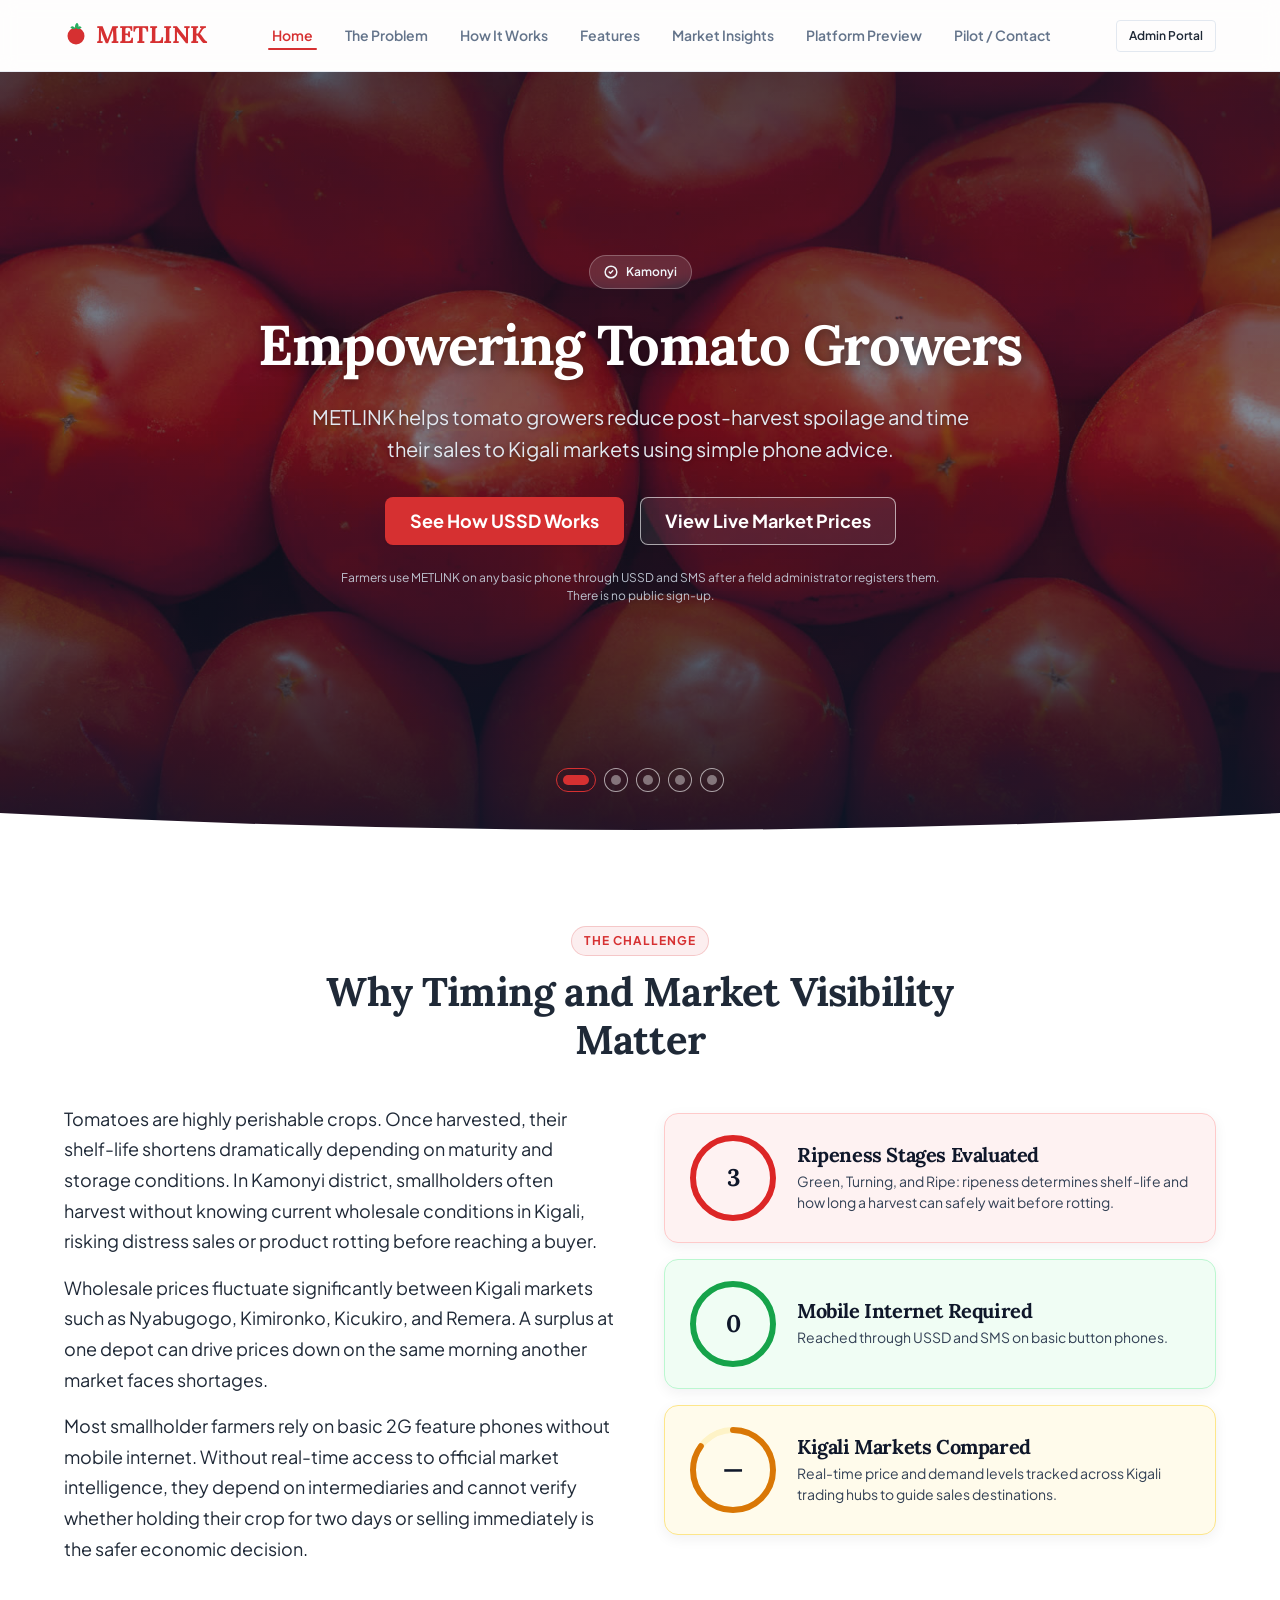
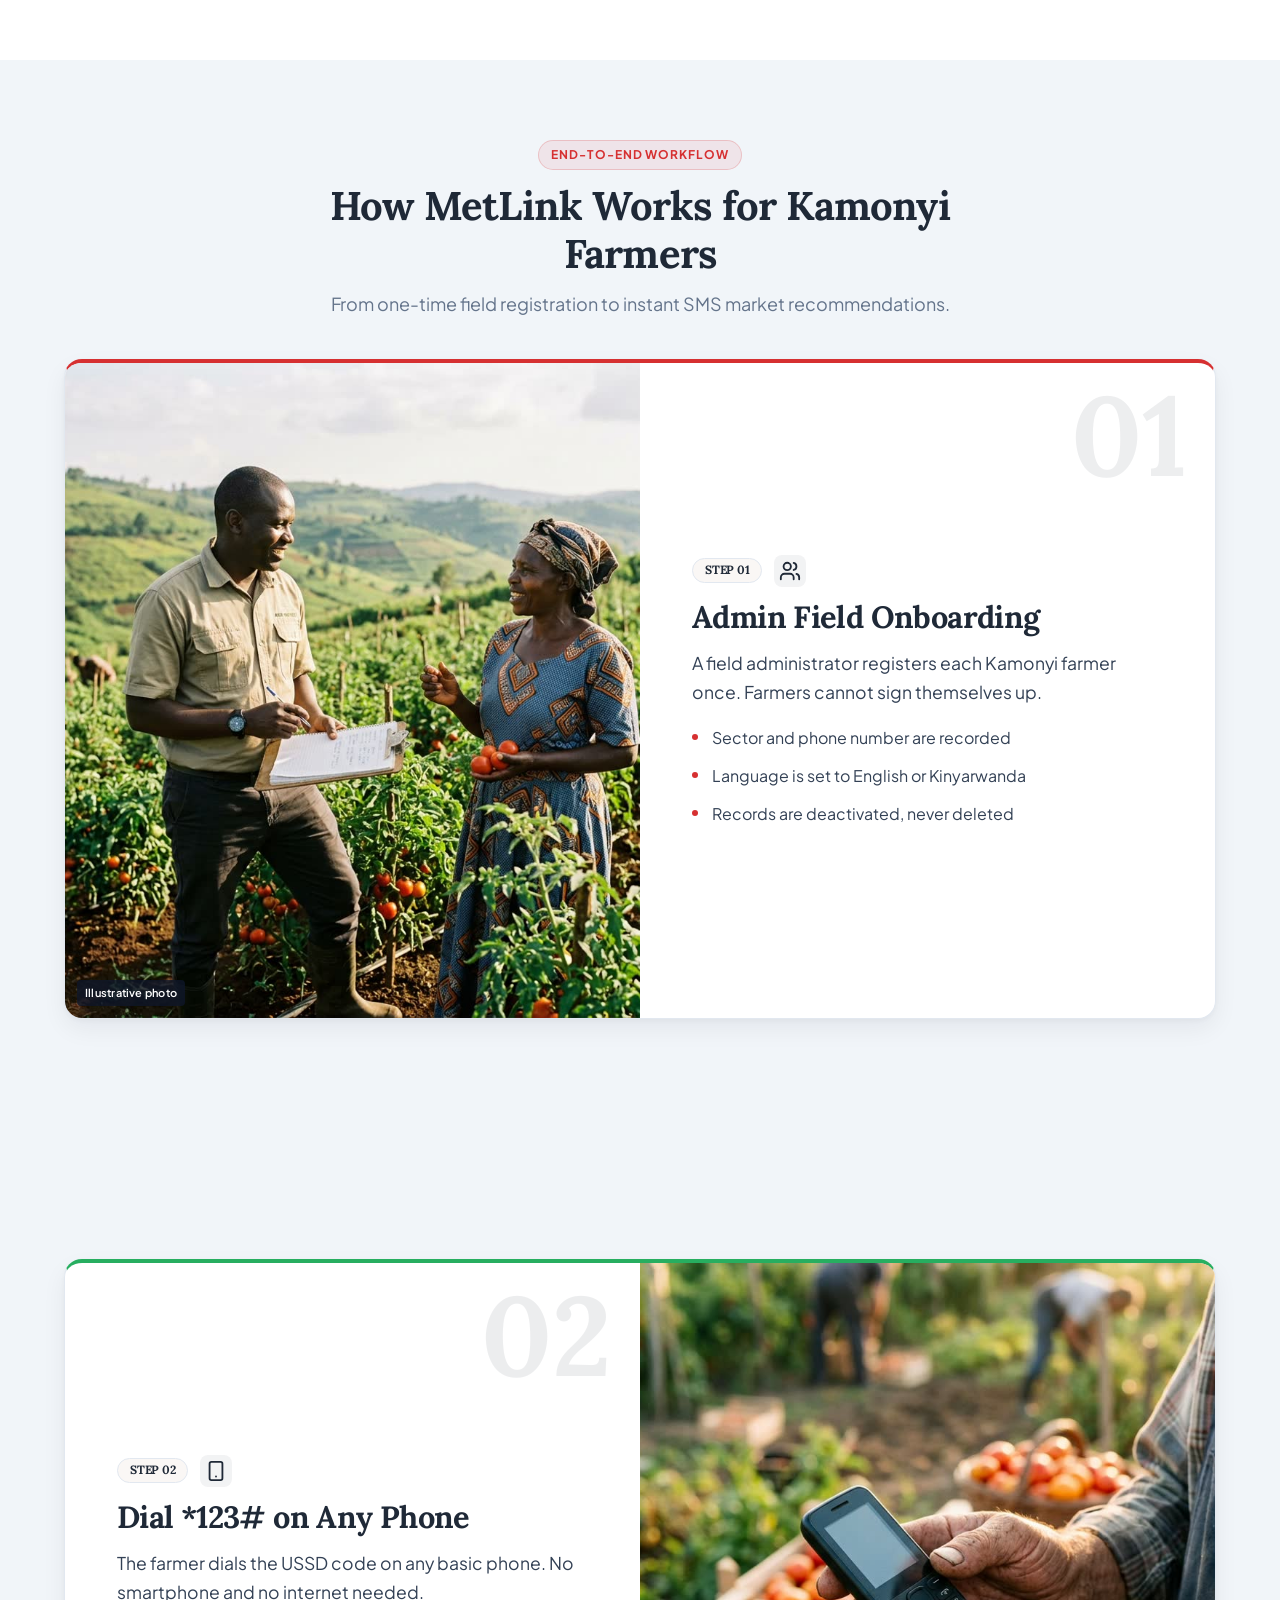
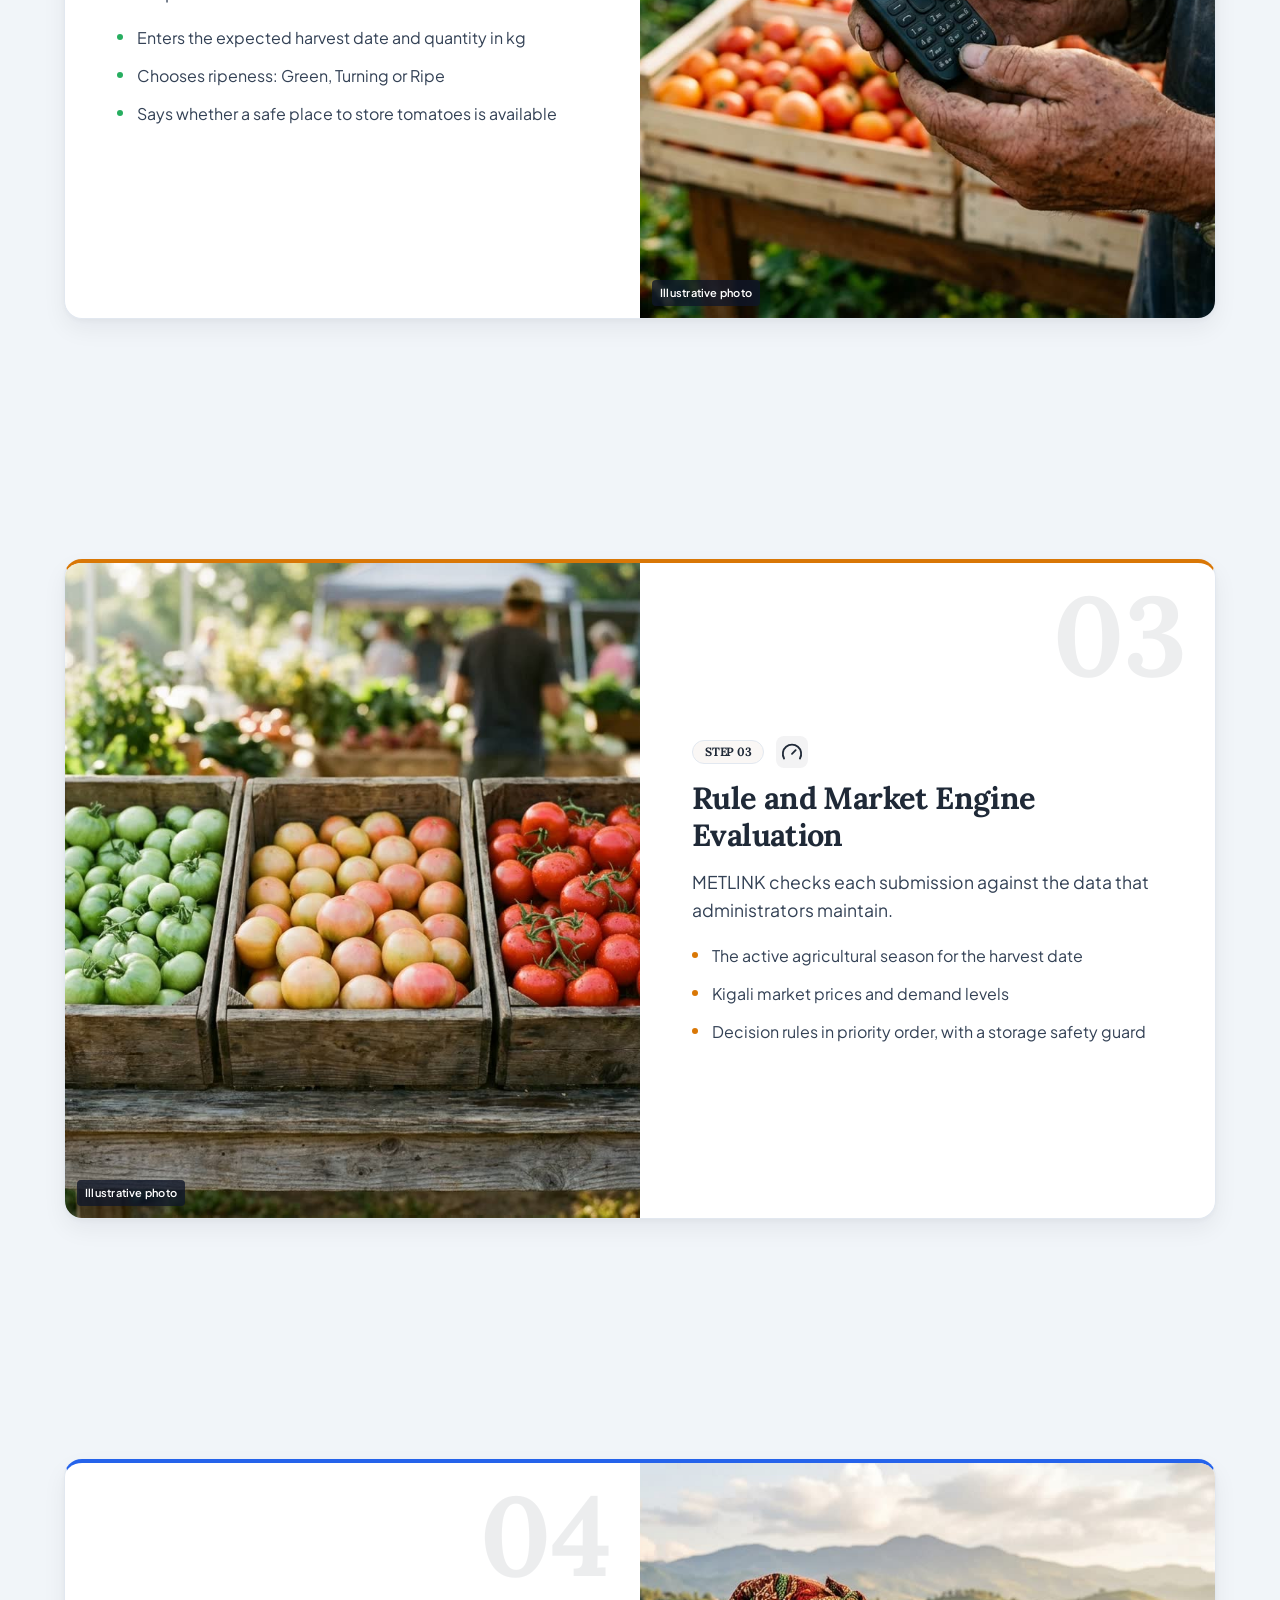
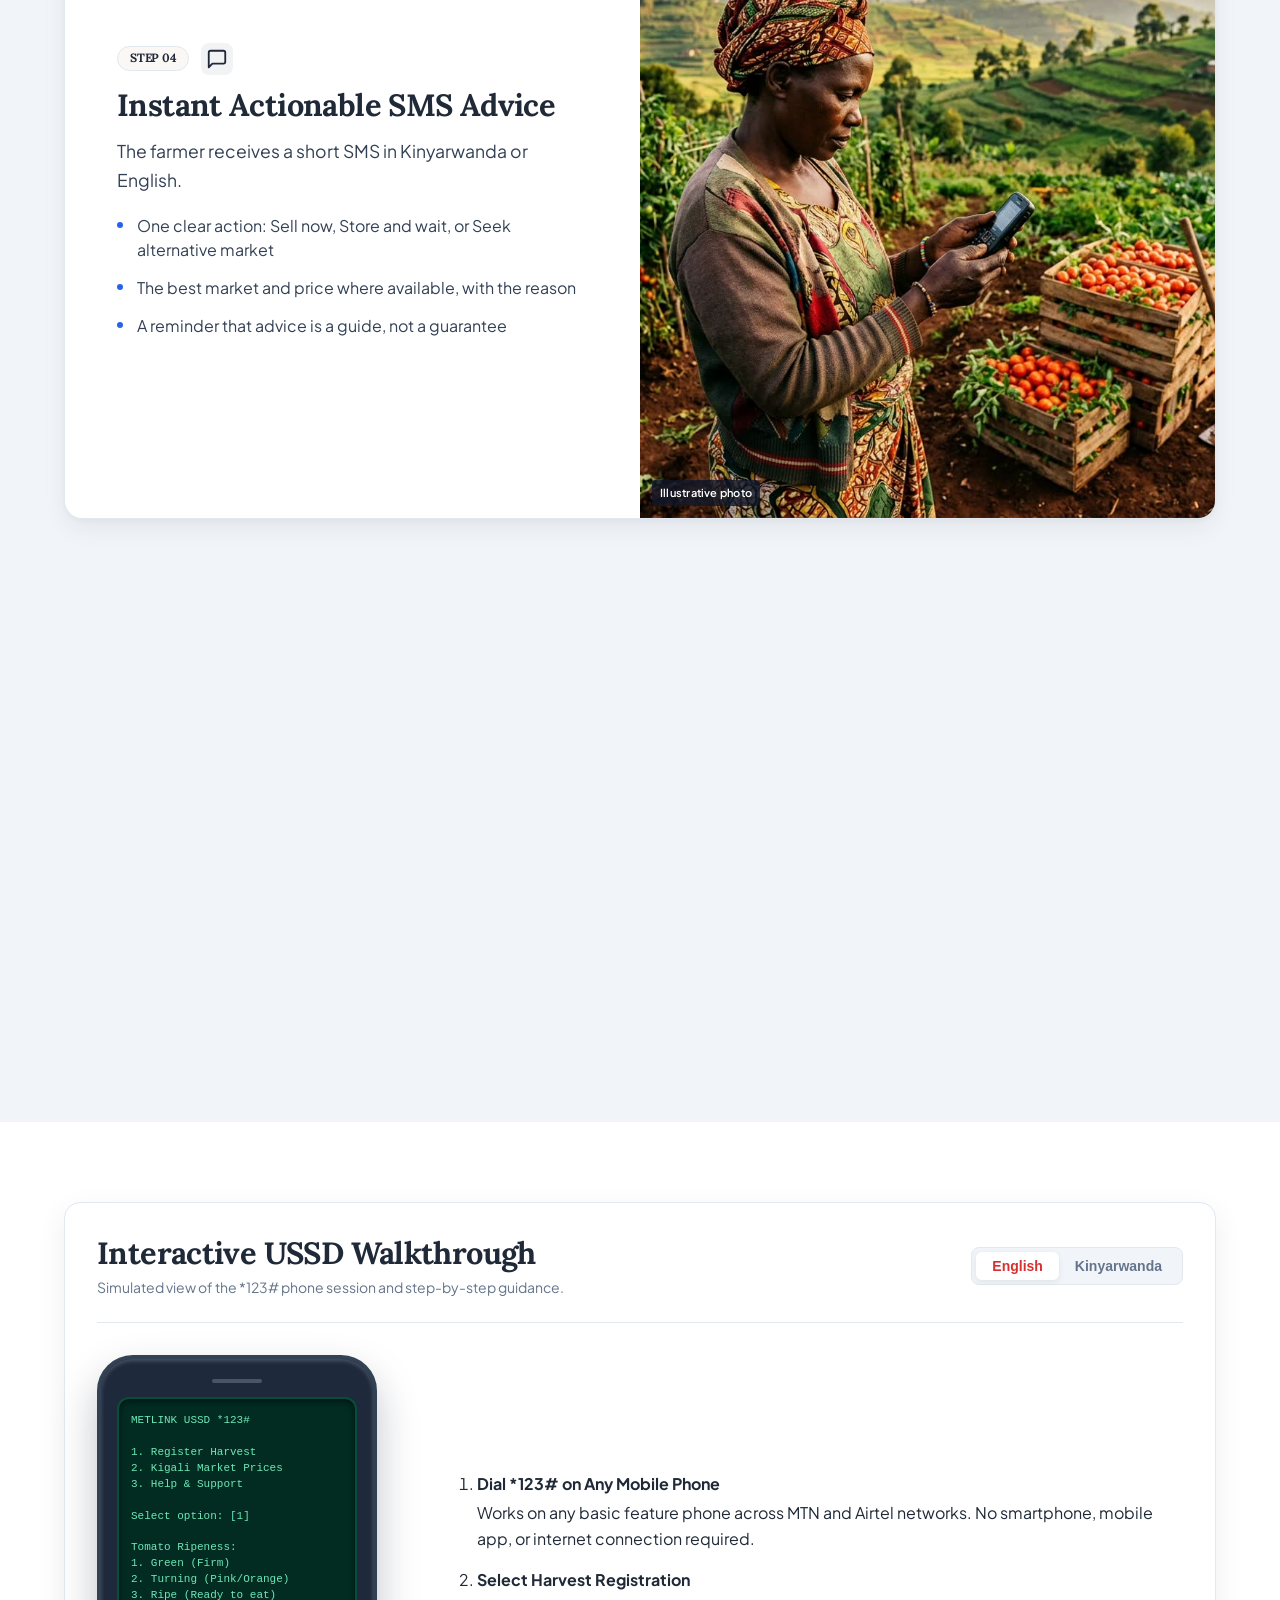
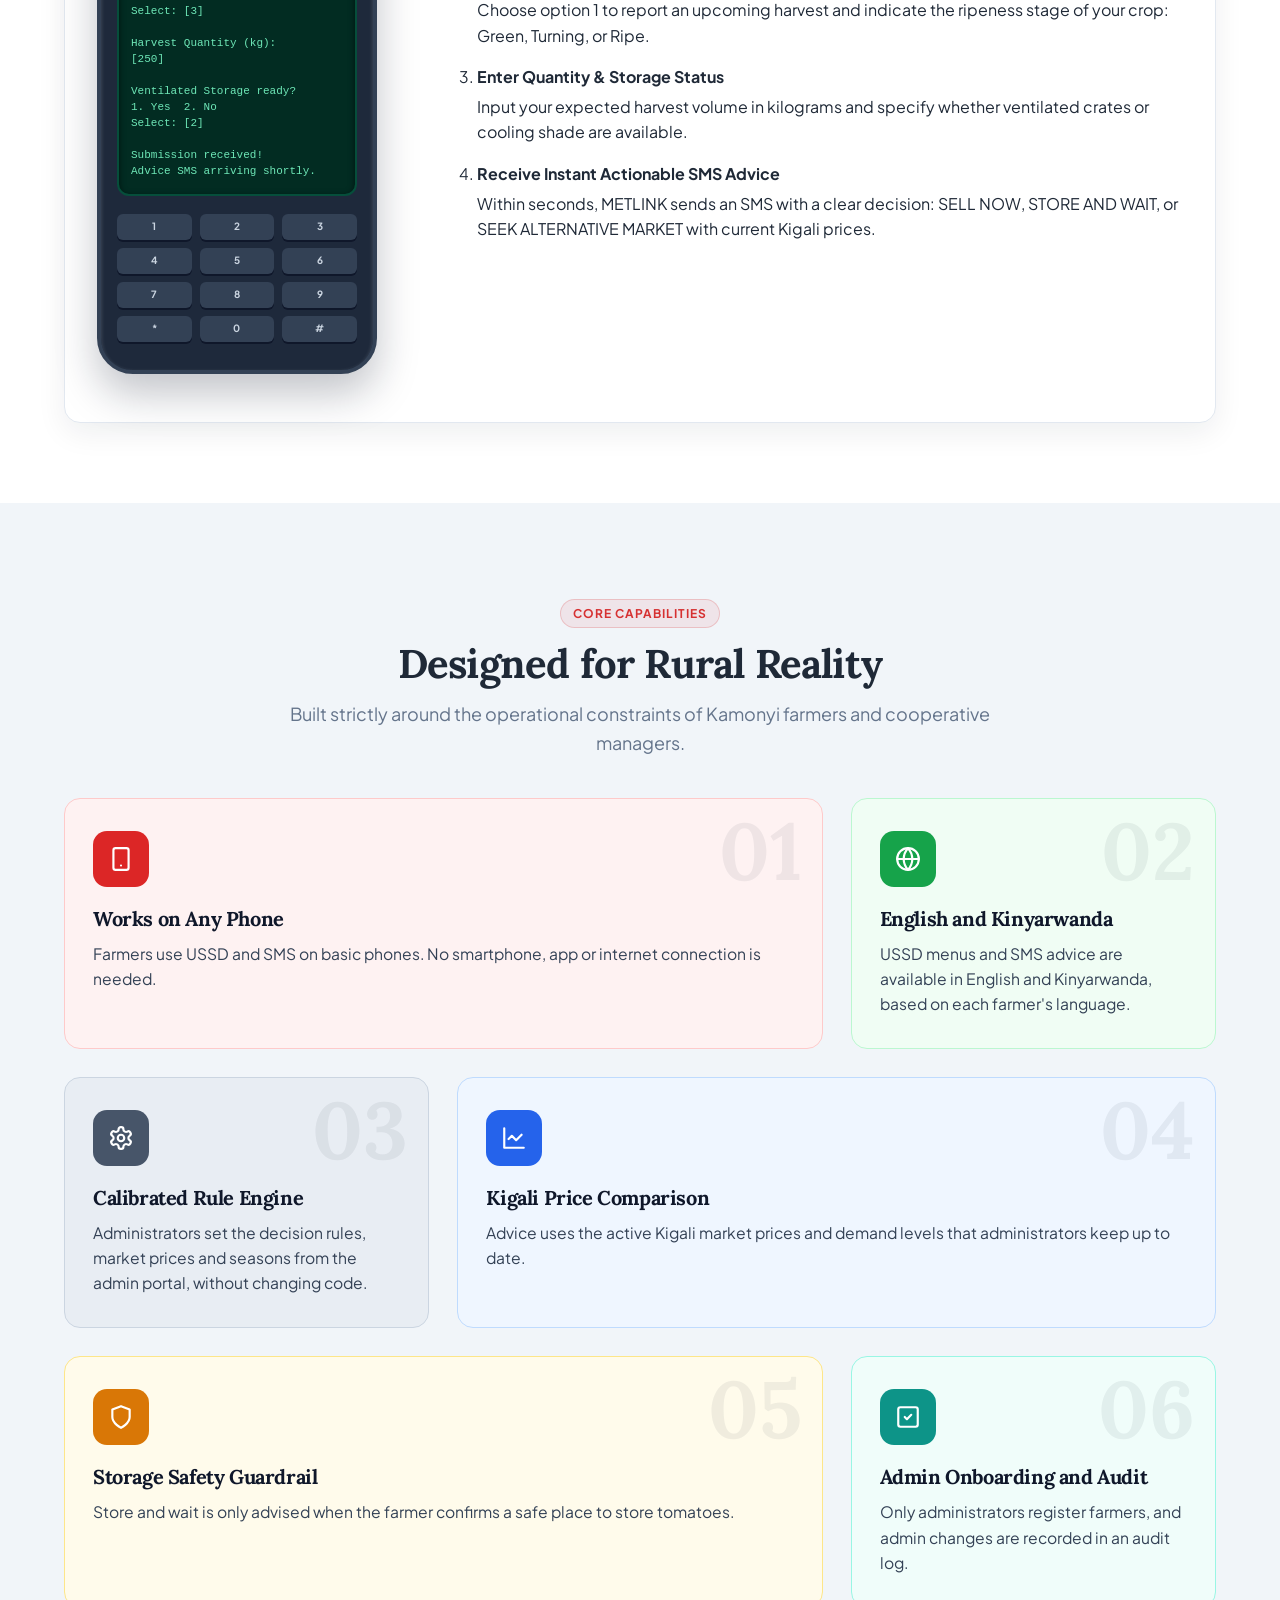
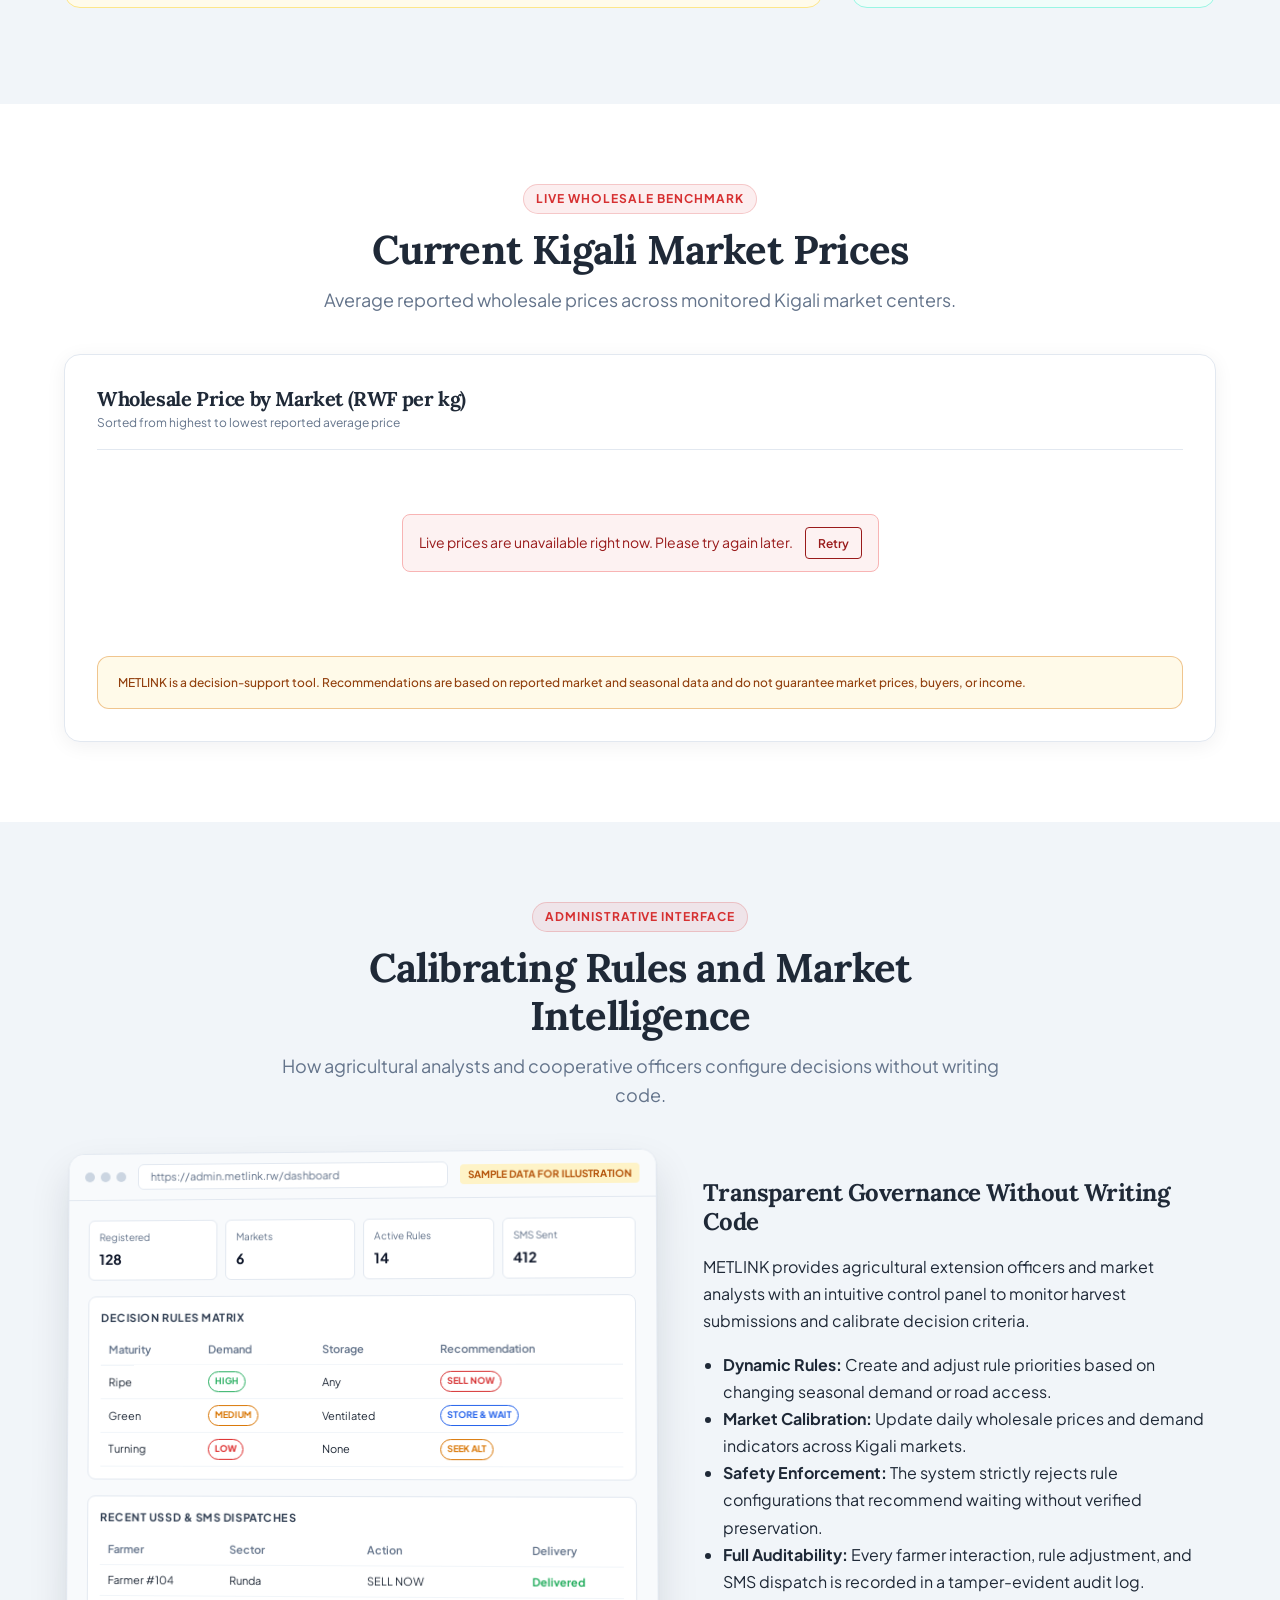
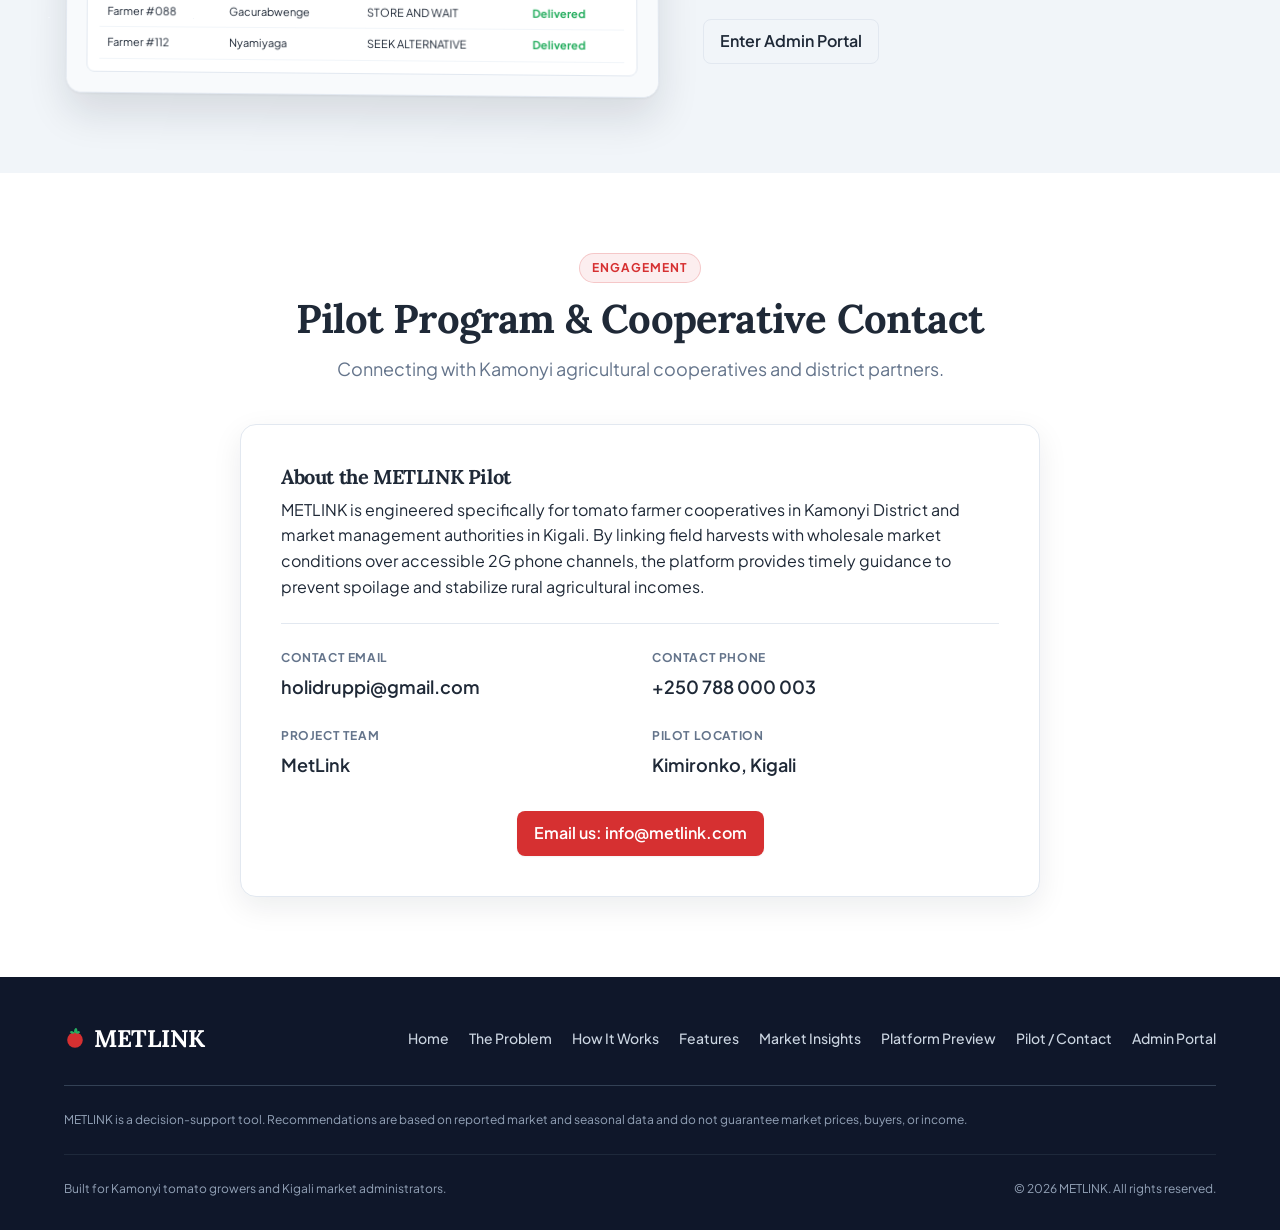
==== commit 7e1173e0: "Made changes in the Readme file" ====
--- a/frontend/index.html
+++ b/frontend/index.html
@@ -240,9 +240,8 @@
           <!-- Step 01 -->
           <article class="lp-stack-card lp-stack-1">
             <figure class="lp-step-media">
-              <img src="images/step-1.jpg"
-                alt="Agricultural field officer registering a smallholder farmer in Kamonyi" width="1200" height="900"
-                loading="lazy" decoding="async" class="lp-step-img">
+              <img src="images/step-1.jpg" alt="Agricultural field officer registering a smallholder farmer in Kamonyi"
+                width="1200" height="900" loading="lazy" decoding="async" class="lp-step-img">
               <figcaption class="lp-step-caption">Illustrative photo</figcaption>
             </figure>
             <div class="lp-step-body">
@@ -801,7 +800,7 @@
           </div>
 
           <div class="lp-contact-action">
-            <a href="mailto:holidruppi@gmail.com" class="btn btn-primary">Email us: holidruppi@gmail.com</a>
+            <a href="mailto:infor@metlink.com" class="btn btn-primary">Email us: info@metlink.com</a>
           </div>
         </div>
       </div>
